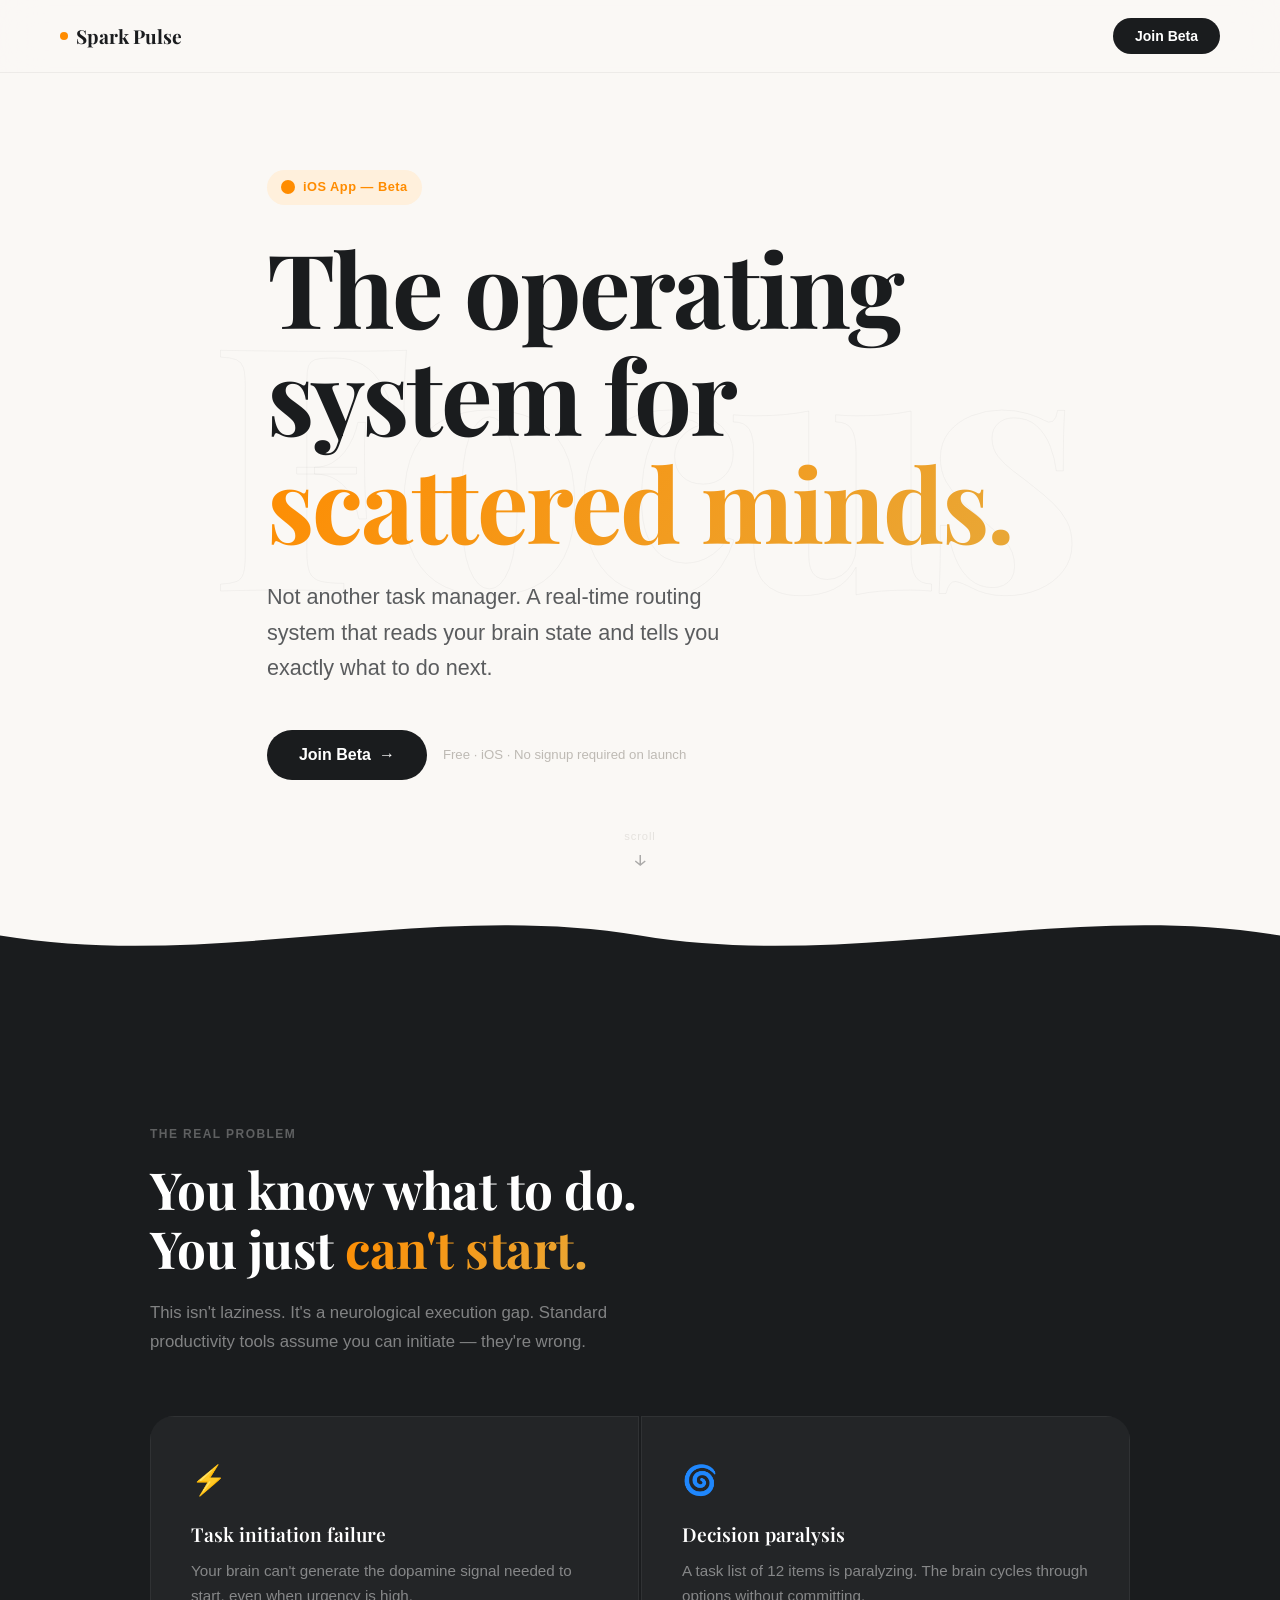
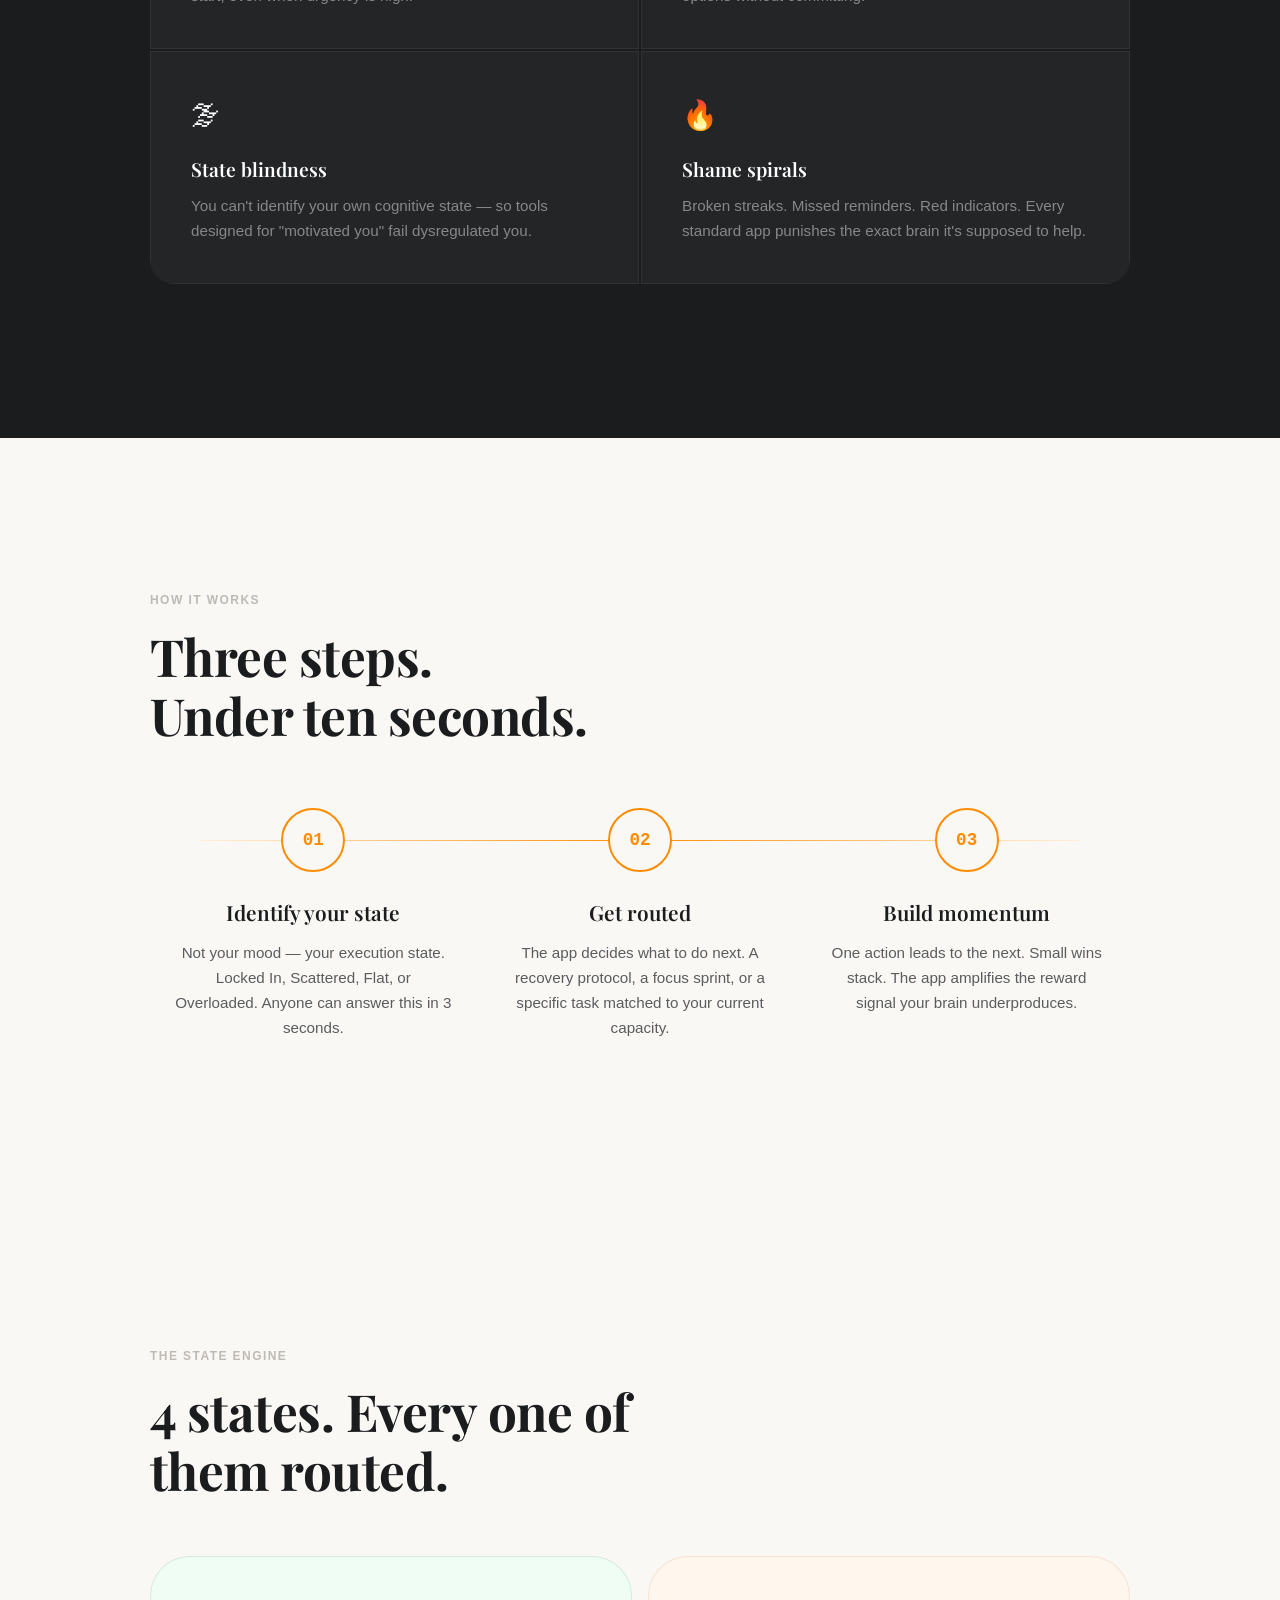
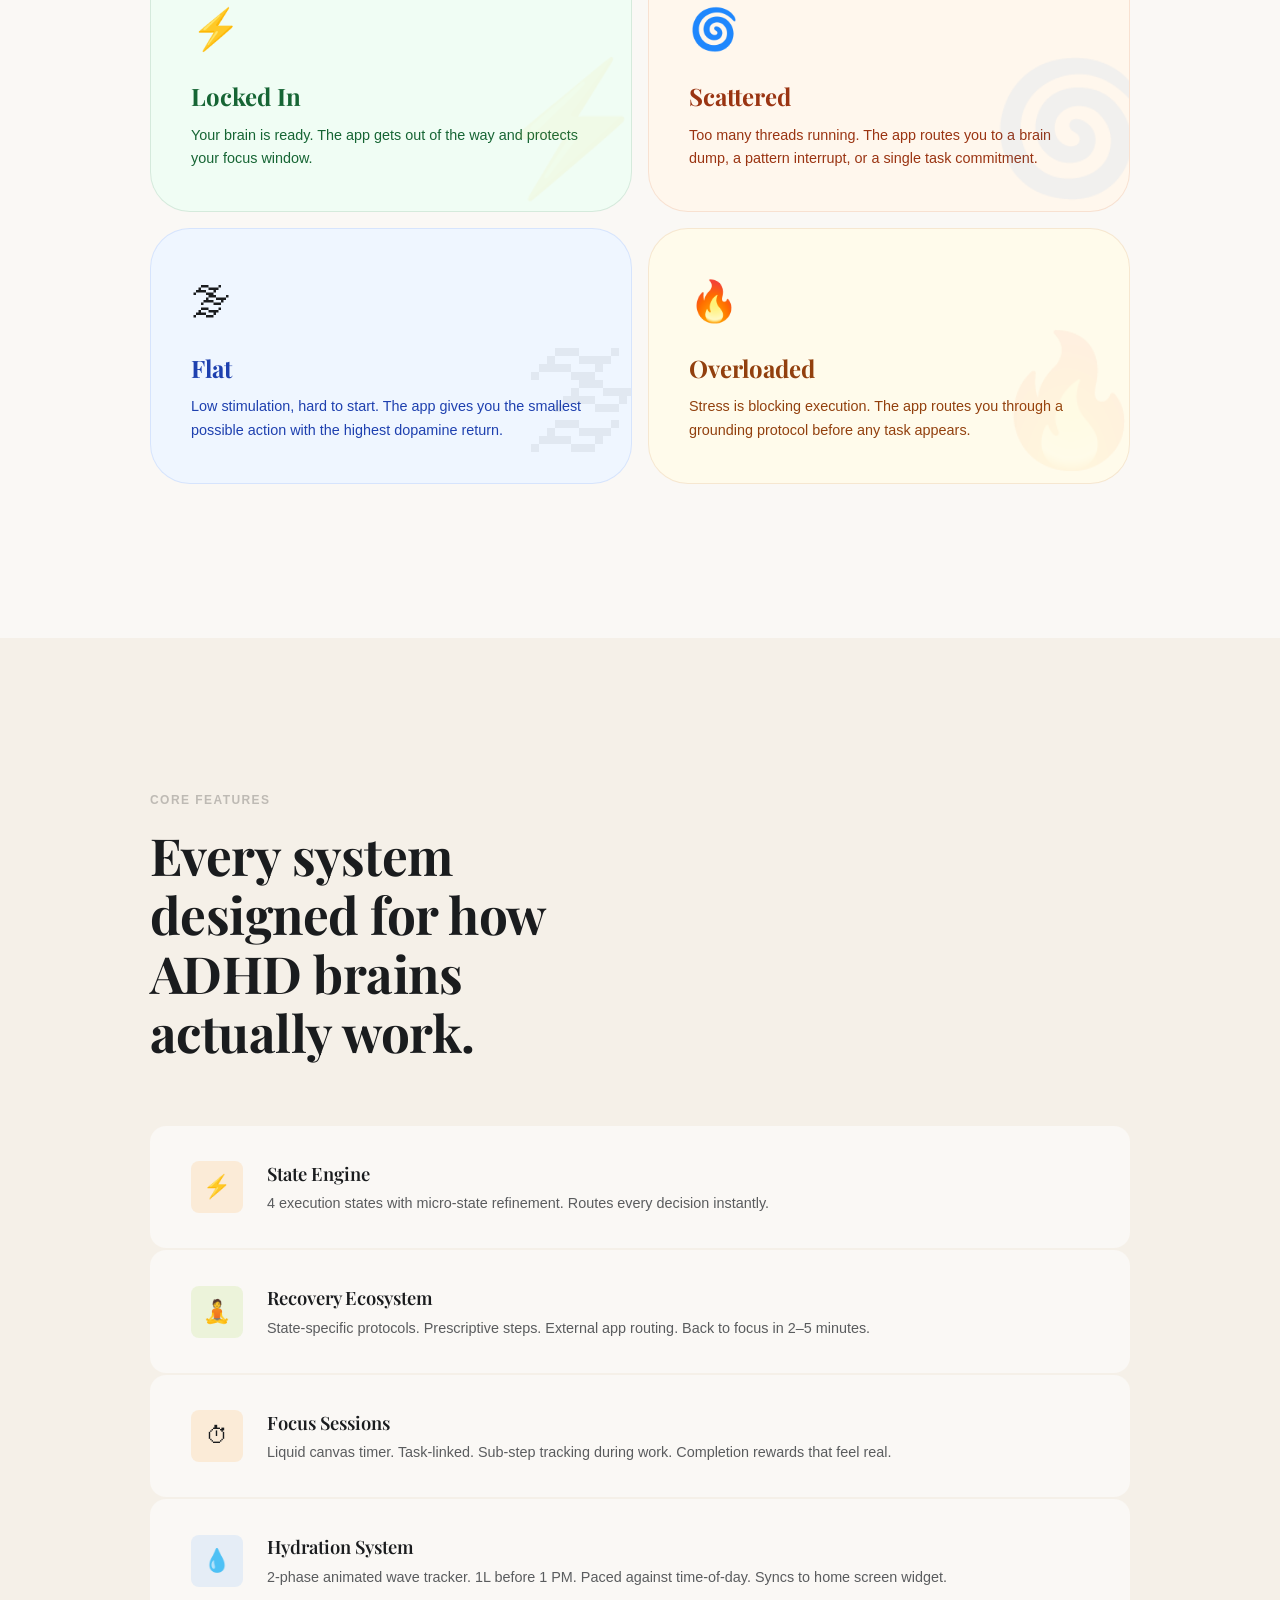
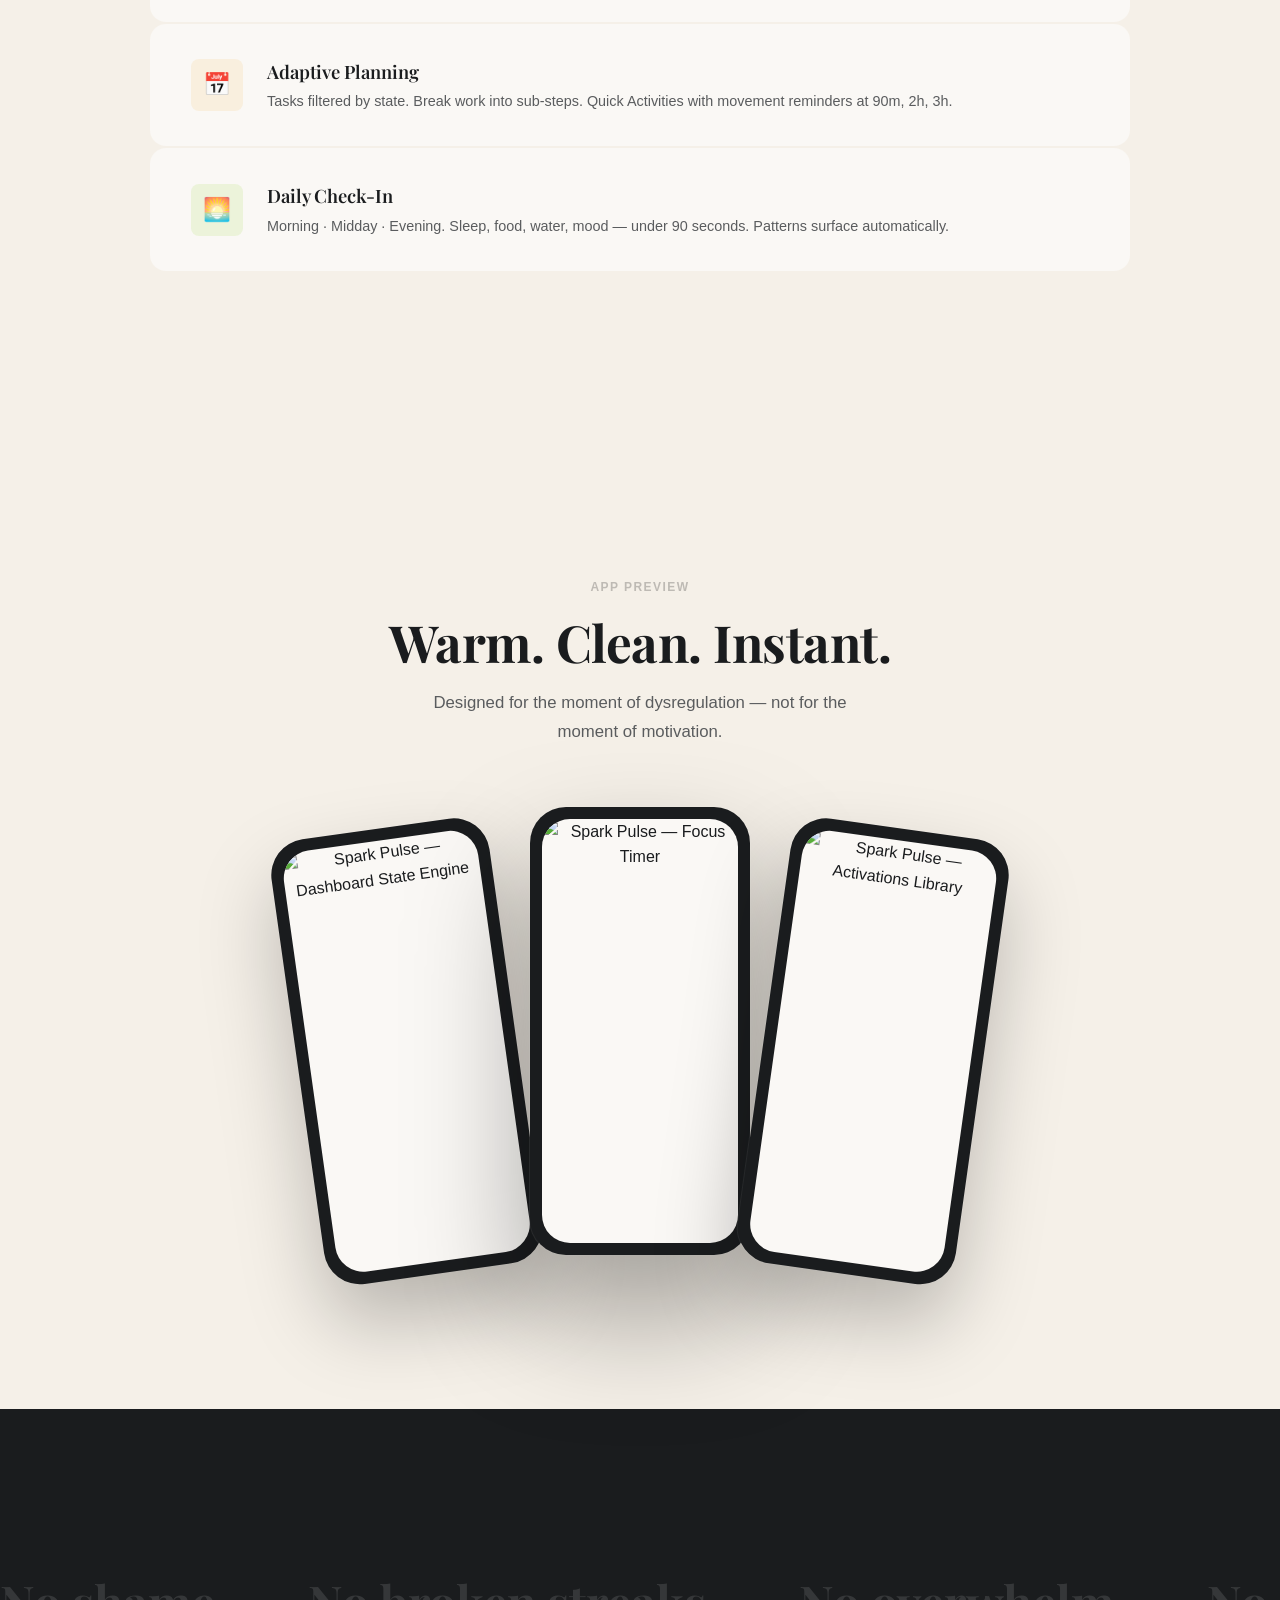
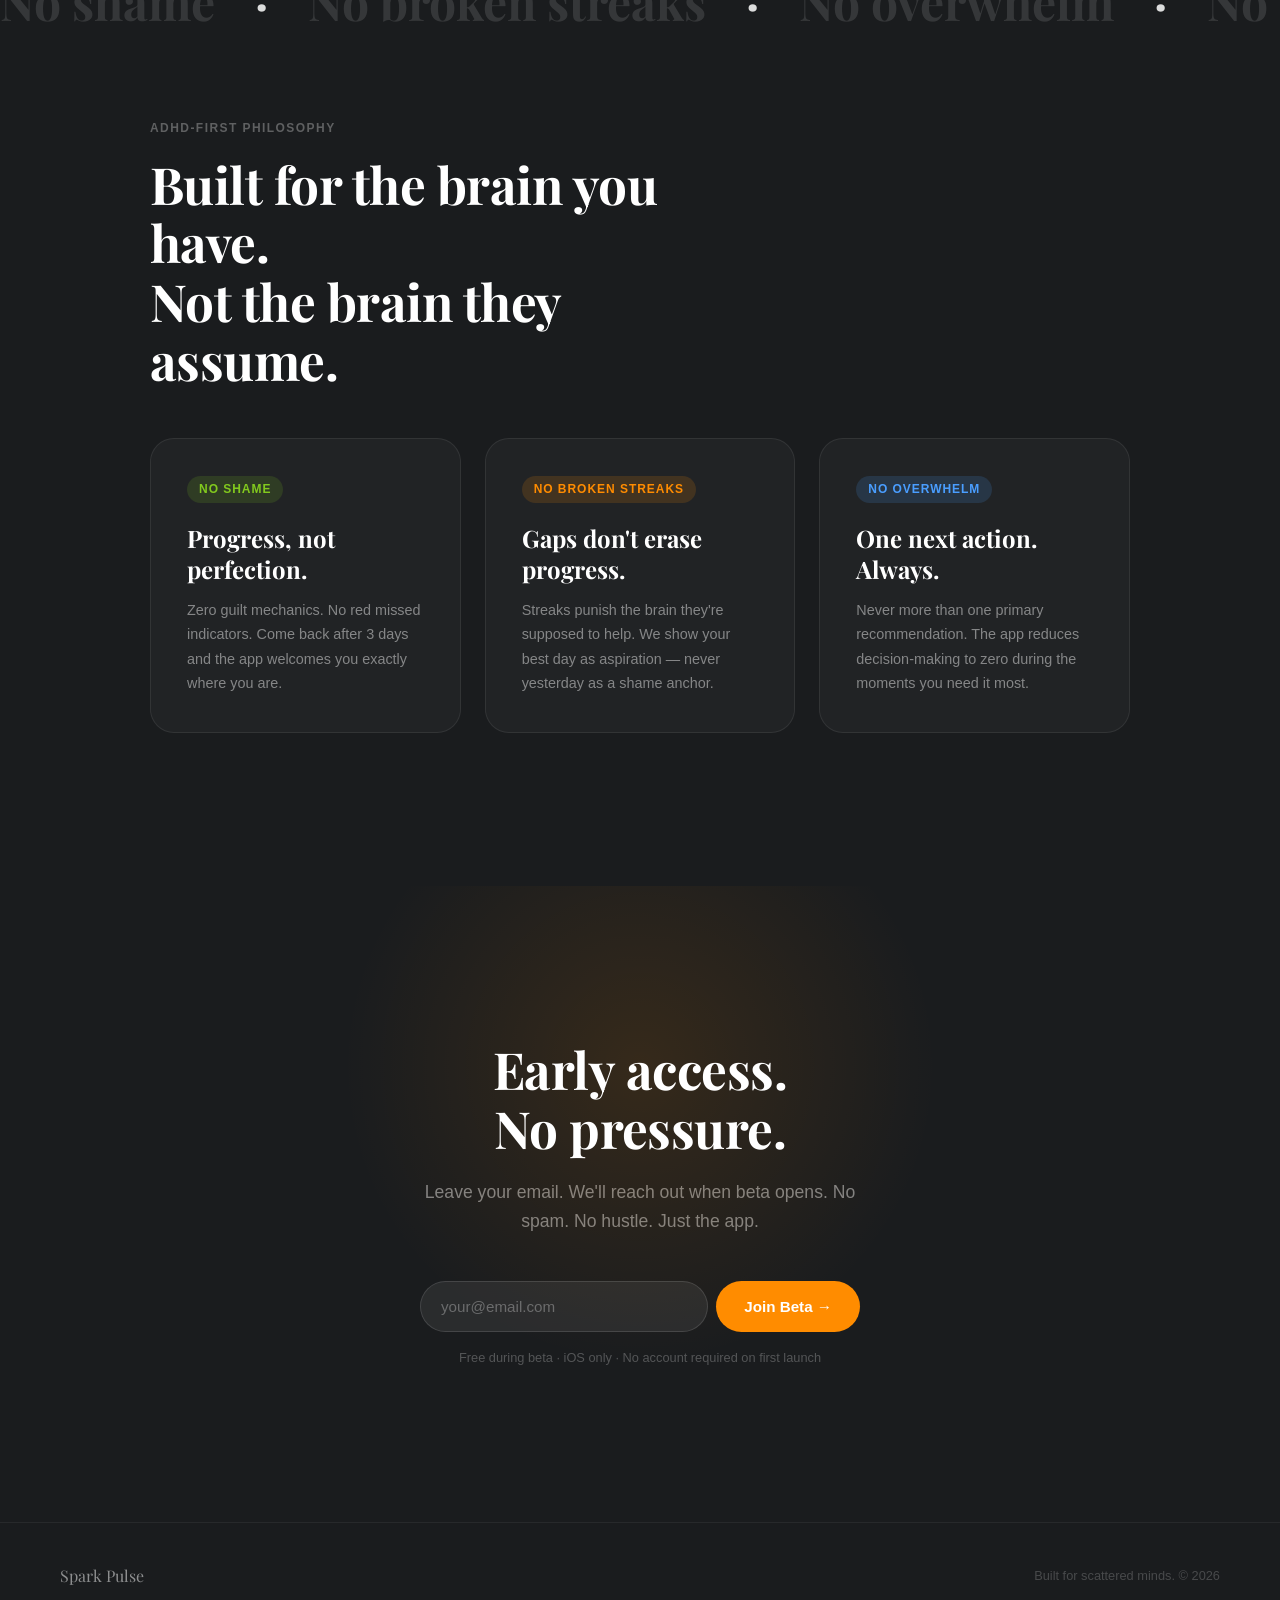
==== index.html @ ad706c70 "Initial Spark Pulse website" ====
<!DOCTYPE html>
<html lang="en">
<head>
  <meta charset="UTF-8">
  <meta name="viewport" content="width=device-width, initial-scale=1.0">
  <meta name="description" content="Spark Pulse — the operating system for scattered minds. State-based execution for ADHD brains. No shame. No broken streaks. No overwhelm.">
  <meta property="og:title" content="Spark Pulse — For Scattered Minds">
  <meta property="og:description" content="Identify your state. Get routed. Build momentum. The ADHD-first execution system.">
  <meta property="og:type" content="website">
  <meta name="theme-color" content="#FAF8F5">
  <title>Spark Pulse — For Scattered Minds</title>

  <!-- Fonts -->
  <link rel="preconnect" href="https://fonts.googleapis.com">
  <link rel="preconnect" href="https://fonts.gstatic.com" crossorigin>
  <link href="https://fonts.googleapis.com/css2?family=Playfair+Display:ital,wght@0,600;0,700;0,800;1,600&display=swap" rel="stylesheet">

  <link rel="stylesheet" href="style.css">
</head>
<body>

<!-- ── NAV ──────────────────────────────────────────────────── -->
<nav>
  <div class="nav-logo">
    <span class="dot"></span>
    Spark Pulse
  </div>
  <button class="nav-cta" data-action="nav-cta">Join Beta</button>
</nav>

<!-- ── HERO ─────────────────────────────────────────────────── -->
<section id="hero">
  <div class="hero-bg-text" aria-hidden="true">Focus</div>
  <div class="container hero-content">

    <div class="hero-tag">
      <svg viewBox="0 0 14 14" fill="currentColor"><circle cx="7" cy="7" r="7"/></svg>
      iOS App — Beta
    </div>

    <h1 class="t-display hero-headline">
      The operating<br>
      system for<br>
      <em>scattered minds.</em>
    </h1>

    <p class="hero-sub">
      Not another task manager.
      A real-time routing system that reads your brain state
      and tells you exactly what to do next.
    </p>

    <div class="hero-actions">
      <button class="btn-primary" data-action="hero-cta">
        <span>Join Beta</span>
        <span>→</span>
      </button>
      <span class="hero-note">Free · iOS · No signup required on launch</span>
    </div>
  </div>

  <div class="hero-scroll" aria-hidden="true">
    <span>scroll</span>
    <svg width="16" height="16" viewBox="0 0 16 16" fill="none" stroke="currentColor" stroke-width="1.5">
      <path d="M8 3v10M3 9l5 4 5-4"/>
    </svg>
  </div>
</section>

<!-- ── WAVE ─────────────────────────────────────────────────── -->
<div class="wave-divider">
  <svg viewBox="0 0 1440 80" preserveAspectRatio="none" xmlns="http://www.w3.org/2000/svg">
    <path d="M0,40 C240,80 480,0 720,40 C960,80 1200,0 1440,40 L1440,80 L0,80 Z" fill="#1A1C1E"/>
  </svg>
</div>

<!-- ── PROBLEM ───────────────────────────────────────────────── -->
<section id="problem">
  <div class="container">
    <p class="t-label reveal">The real problem</p>
    <h2 class="t-headline reveal delay-1" style="margin-top:16px; max-width: 600px;">
      You know what to do.<br>
      You just <em>can't start.</em>
    </h2>
    <p class="t-body reveal delay-2" style="max-width:520px; margin-top:20px; color:rgba(255,255,255,0.45);">
      This isn't laziness. It's a neurological execution gap.
      Standard productivity tools assume you can initiate — they're wrong.
    </p>

    <div class="problem-grid reveal delay-3">
      <div class="problem-card">
        <span class="icon">⚡</span>
        <h3>Task initiation failure</h3>
        <p>Your brain can't generate the dopamine signal needed to start, even when urgency is high.</p>
      </div>
      <div class="problem-card">
        <span class="icon">🌀</span>
        <h3>Decision paralysis</h3>
        <p>A task list of 12 items is paralyzing. The brain cycles through options without committing.</p>
      </div>
      <div class="problem-card">
        <span class="icon">🌫</span>
        <h3>State blindness</h3>
        <p>You can't identify your own cognitive state — so tools designed for "motivated you" fail dysregulated you.</p>
      </div>
      <div class="problem-card">
        <span class="icon">🔥</span>
        <h3>Shame spirals</h3>
        <p>Broken streaks. Missed reminders. Red indicators. Every standard app punishes the exact brain it's supposed to help.</p>
      </div>
    </div>
  </div>
</section>

<!-- ── HOW IT WORKS ──────────────────────────────────────────── -->
<section id="how">
  <div class="container">
    <p class="t-label reveal">How it works</p>
    <h2 class="t-headline reveal delay-1" style="margin-top:16px;">
      Three steps.<br>Under ten seconds.
    </h2>

    <div class="steps-row">
      <div class="step reveal delay-1">
        <div class="step-num">01</div>
        <h3>Identify your state</h3>
        <p>Not your mood — your execution state. Locked In, Scattered, Flat, or Overloaded. Anyone can answer this in 3 seconds.</p>
      </div>
      <div class="step reveal delay-2">
        <div class="step-num">02</div>
        <h3>Get routed</h3>
        <p>The app decides what to do next. A recovery protocol, a focus sprint, or a specific task matched to your current capacity.</p>
      </div>
      <div class="step reveal delay-3">
        <div class="step-num">03</div>
        <h3>Build momentum</h3>
        <p>One action leads to the next. Small wins stack. The app amplifies the reward signal your brain underproduces.</p>
      </div>
    </div>
  </div>
</section>

<!-- ── STATES ────────────────────────────────────────────────── -->
<section id="states">
  <div class="container">
    <p class="t-label reveal">The State Engine</p>
    <h2 class="t-headline reveal delay-1" style="margin-top:16px; max-width:560px;">
      4 states. Every one of them routed.
    </h2>

    <div class="states-grid">
      <div class="state-card locked reveal delay-1" data-state="locked_in">
        <div class="state-emoji">⚡</div>
        <h3>Locked In</h3>
        <p>Your brain is ready. The app gets out of the way and protects your focus window.</p>
        <div class="state-bg" aria-hidden="true">⚡</div>
      </div>
      <div class="state-card scatter reveal delay-2" data-state="scattered">
        <div class="state-emoji">🌀</div>
        <h3>Scattered</h3>
        <p>Too many threads running. The app routes you to a brain dump, a pattern interrupt, or a single task commitment.</p>
        <div class="state-bg" aria-hidden="true">🌀</div>
      </div>
      <div class="state-card flat reveal delay-3" data-state="flat">
        <div class="state-emoji">🌫</div>
        <h3>Flat</h3>
        <p>Low stimulation, hard to start. The app gives you the smallest possible action with the highest dopamine return.</p>
        <div class="state-bg" aria-hidden="true">🌫</div>
      </div>
      <div class="state-card over reveal delay-4" data-state="overloaded">
        <div class="state-emoji">🔥</div>
        <h3>Overloaded</h3>
        <p>Stress is blocking execution. The app routes you through a grounding protocol before any task appears.</p>
        <div class="state-bg" aria-hidden="true">🔥</div>
      </div>
    </div>
  </div>
</section>

<!-- ── FEATURES ──────────────────────────────────────────────── -->
<section id="features">
  <div class="container">
    <div class="features-header">
      <p class="t-label reveal">Core features</p>
      <h2 class="t-headline reveal delay-1" style="margin-top:16px; max-width:500px;">
        Every system designed for how ADHD brains actually work.
      </h2>
    </div>

    <div class="feature-list">
      <div class="feature-item orange reveal" data-feature="state_engine">
        <div class="feature-left">
          <div class="feature-icon">⚡</div>
          <div class="feature-text">
            <h3>State Engine</h3>
            <p>4 execution states with micro-state refinement. Routes every decision instantly.</p>
          </div>
        </div>
        <div class="feature-arrow">→</div>
      </div>

      <div class="feature-item green reveal delay-1" data-feature="recovery">
        <div class="feature-left">
          <div class="feature-icon">🧘</div>
          <div class="feature-text">
            <h3>Recovery Ecosystem</h3>
            <p>State-specific protocols. Prescriptive steps. External app routing. Back to focus in 2–5 minutes.</p>
          </div>
        </div>
        <div class="feature-arrow">→</div>
      </div>

      <div class="feature-item orange reveal delay-2" data-feature="focus">
        <div class="feature-left">
          <div class="feature-icon">⏱</div>
          <div class="feature-text">
            <h3>Focus Sessions</h3>
            <p>Liquid canvas timer. Task-linked. Sub-step tracking during work. Completion rewards that feel real.</p>
          </div>
        </div>
        <div class="feature-arrow">→</div>
      </div>

      <div class="feature-item blue reveal delay-3" data-feature="hydration">
        <div class="feature-left">
          <div class="feature-icon">💧</div>
          <div class="feature-text">
            <h3>Hydration System</h3>
            <p>2-phase animated wave tracker. 1L before 1 PM. Paced against time-of-day. Syncs to home screen widget.</p>
          </div>
        </div>
        <div class="feature-arrow">→</div>
      </div>

      <div class="feature-item amber reveal delay-4" data-feature="planning">
        <div class="feature-left">
          <div class="feature-icon">📅</div>
          <div class="feature-text">
            <h3>Adaptive Planning</h3>
            <p>Tasks filtered by state. Break work into sub-steps. Quick Activities with movement reminders at 90m, 2h, 3h.</p>
          </div>
        </div>
        <div class="feature-arrow">→</div>
      </div>

      <div class="feature-item green reveal" data-feature="checkin">
        <div class="feature-left">
          <div class="feature-icon">🌅</div>
          <div class="feature-text">
            <h3>Daily Check-In</h3>
            <p>Morning · Midday · Evening. Sleep, food, water, mood — under 90 seconds. Patterns surface automatically.</p>
          </div>
        </div>
        <div class="feature-arrow">→</div>
      </div>
    </div>
  </div>
</section>

<!-- ── APP PREVIEW ───────────────────────────────────────────── -->
<section id="preview">
  <div class="container">
    <p class="t-label reveal">App preview</p>
    <h2 class="t-headline reveal delay-1" style="margin-top:16px;">
      Warm. Clean. Instant.
    </h2>
    <p class="t-body reveal delay-2" style="max-width:440px; margin:16px auto 0;">
      Designed for the moment of dysregulation — not for the moment of motivation.
    </p>

    <div class="preview-phones reveal delay-2">
      <div class="phone-mock left">
        <div class="phone-screen">
          <img src="screenshots/dashboard.png" alt="Spark Pulse — Dashboard State Engine" loading="lazy">
        </div>
      </div>
      <div class="phone-mock center">
        <div class="phone-screen">
          <img src="screenshots/focus-timer.png" alt="Spark Pulse — Focus Timer" loading="lazy">
        </div>
      </div>
      <div class="phone-mock right">
        <div class="phone-screen">
          <img src="screenshots/activations.png" alt="Spark Pulse — Activations Library" loading="lazy">
        </div>
      </div>
    </div>
  </div>
</section>

<!-- ── PHILOSOPHY ────────────────────────────────────────────── -->
<section id="philosophy">
  <div class="philosophy-marquee" aria-hidden="true">
    <div class="marquee-track">
      <span class="marquee-item">No shame</span>
      <span class="marquee-item highlight">·</span>
      <span class="marquee-item">No broken streaks</span>
      <span class="marquee-item highlight">·</span>
      <span class="marquee-item">No overwhelm</span>
      <span class="marquee-item highlight">·</span>
      <span class="marquee-item">No shame</span>
      <span class="marquee-item highlight">·</span>
      <span class="marquee-item">No broken streaks</span>
      <span class="marquee-item highlight">·</span>
      <span class="marquee-item">No overwhelm</span>
      <span class="marquee-item highlight">·</span>
      <span class="marquee-item">No shame</span>
      <span class="marquee-item highlight">·</span>
      <span class="marquee-item">No broken streaks</span>
      <span class="marquee-item highlight">·</span>
      <span class="marquee-item">No overwhelm</span>
      <span class="marquee-item highlight">·</span>
    </div>
  </div>

  <div class="container">
    <p class="t-label reveal" style="color:rgba(255,255,255,0.3);">ADHD-first philosophy</p>
    <h2 class="t-headline reveal delay-1" style="color:#fff; margin-top:16px; margin-bottom:48px; max-width:560px;">
      Built for the brain you have.<br>Not the brain they assume.
    </h2>

    <div class="philosophy-grid">
      <div class="philosophy-card no-shame reveal delay-1">
        <span class="tag">NO SHAME</span>
        <h3>Progress, not perfection.</h3>
        <p>Zero guilt mechanics. No red missed indicators. Come back after 3 days and the app welcomes you exactly where you are.</p>
      </div>
      <div class="philosophy-card no-streak reveal delay-2">
        <span class="tag">NO BROKEN STREAKS</span>
        <h3>Gaps don't erase progress.</h3>
        <p>Streaks punish the brain they're supposed to help. We show your best day as aspiration — never yesterday as a shame anchor.</p>
      </div>
      <div class="philosophy-card no-over reveal delay-3">
        <span class="tag">NO OVERWHELM</span>
        <h3>One next action. Always.</h3>
        <p>Never more than one primary recommendation. The app reduces decision-making to zero during the moments you need it most.</p>
      </div>
    </div>
  </div>
</section>

<!-- ── BETA CTA ───────────────────────────────────────────────── -->
<section id="beta">
  <div class="beta-glow" aria-hidden="true"></div>
  <div class="container">
    <h2 class="t-headline beta-headline reveal">
      Early access.<br>No pressure.
    </h2>
    <p class="beta-sub reveal delay-1">
      Leave your email. We'll reach out when beta opens.
      No spam. No hustle. Just the app.
    </p>

    <form class="email-form reveal delay-2" id="beta-form">
      <input
        type="email"
        class="email-input"
        placeholder="your@email.com"
        required
        autocomplete="email"
      >
      <button type="submit" class="email-submit">Join Beta →</button>
    </form>
    <p class="email-note reveal delay-3">
      Free during beta · iOS only · No account required on first launch
    </p>
  </div>
</section>

<!-- ── FOOTER ────────────────────────────────────────────────── -->
<footer>
  <div class="logo">Spark Pulse</div>
  <p>Built for scattered minds. © 2026</p>
</footer>

<script src="script.js"></script>
</body>
</html>
---- style.css ----
/* ============================================================
   SPARK PULSE — Landing Page Design System
   Tone: warm · calm · liquid · momentum · cognitive safety
   ============================================================ */

/* ── Tokens ─────────────────────────────────────────────────── */
:root {
  --bg:          #FAF8F5;
  --bg-warm:     #F5F0E8;
  --ink:         #1A1C1E;
  --ink-muted:   #5A5C5E;
  --ink-ghost:   #BEBAB4;
  --orange:      #FF8C00;
  --orange-soft: #FFF0DC;
  --green:       #82C91E;
  --green-soft:  #F0FAD8;
  --blue:        #4A9EFF;
  --blue-soft:   #EBF4FF;
  --amber:       #E8A838;

  --font-serif:  'Playfair Display', Georgia, 'Times New Roman', serif;
  --font-sans:   -apple-system, BlinkMacSystemFont, 'Segoe UI', sans-serif;
  --font-mono:   'SF Mono', 'Fira Code', monospace;

  --radius-sm:   8px;
  --radius-md:   16px;
  --radius-lg:   24px;
  --radius-xl:   40px;

  --ease-out:    cubic-bezier(0.16, 1, 0.3, 1);
  --ease-spring: cubic-bezier(0.34, 1.56, 0.64, 1);
}

/* ── Reset ───────────────────────────────────────────────────── */
*, *::before, *::after { box-sizing: border-box; margin: 0; padding: 0; }
html { scroll-behavior: smooth; }
body {
  background: var(--bg);
  color: var(--ink);
  font-family: var(--font-sans);
  font-size: 16px;
  line-height: 1.6;
  overflow-x: hidden;
  -webkit-font-smoothing: antialiased;
}
img, video { max-width: 100%; display: block; }
a { color: inherit; text-decoration: none; }

/* ── Typography scale ────────────────────────────────────────── */
.t-display {
  font-family: var(--font-serif);
  font-size: clamp(3.5rem, 8vw, 7rem);
  font-weight: 700;
  line-height: 1.05;
  letter-spacing: -0.02em;
}
.t-headline {
  font-family: var(--font-serif);
  font-size: clamp(2rem, 4vw, 3.5rem);
  font-weight: 700;
  line-height: 1.15;
  letter-spacing: -0.01em;
}
.t-title {
  font-family: var(--font-serif);
  font-size: clamp(1.4rem, 2.5vw, 2rem);
  font-weight: 600;
  line-height: 1.3;
}
.t-body   { font-size: 1.05rem; line-height: 1.75; color: var(--ink-muted); }
.t-small  { font-size: 0.875rem; line-height: 1.6; color: var(--ink-muted); }
.t-label  { font-size: 0.75rem; font-weight: 700; letter-spacing: 0.12em; text-transform: uppercase; color: var(--ink-ghost); }
.t-mono   { font-family: var(--font-mono); }

/* ── Layout ──────────────────────────────────────────────────── */
.container { max-width: 1100px; margin: 0 auto; padding: 0 clamp(20px, 5vw, 60px); }
.section   { padding: clamp(80px, 12vw, 160px) 0; }

/* ── Nav ─────────────────────────────────────────────────────── */
nav {
  position: fixed; top: 0; left: 0; right: 0; z-index: 100;
  padding: 18px clamp(20px, 5vw, 60px);
  display: flex; align-items: center; justify-content: space-between;
  background: rgba(250, 248, 245, 0.88);
  backdrop-filter: blur(20px) saturate(1.4);
  border-bottom: 1px solid rgba(0,0,0,0.05);
  transition: box-shadow 0.3s;
}
nav.scrolled { box-shadow: 0 2px 24px rgba(0,0,0,0.06); }
.nav-logo {
  font-family: var(--font-serif);
  font-size: 1.2rem; font-weight: 700;
  display: flex; align-items: center; gap: 8px;
}
.nav-logo .dot {
  width: 8px; height: 8px; border-radius: 50%;
  background: var(--orange);
  animation: pulse-dot 2.5s ease-in-out infinite;
}
@keyframes pulse-dot {
  0%, 100% { opacity: 1; transform: scale(1); }
  50% { opacity: 0.5; transform: scale(0.7); }
}
.nav-cta {
  background: var(--ink);
  color: #fff;
  padding: 10px 22px;
  border-radius: 100px;
  font-size: 0.875rem; font-weight: 600;
  transition: all 0.2s var(--ease-out);
  cursor: pointer; border: none;
}
.nav-cta:hover { background: var(--orange); transform: translateY(-1px); }

/* ── Hero ────────────────────────────────────────────────────── */
#hero {
  min-height: 100svh;
  display: flex; flex-direction: column; justify-content: flex-end;
  padding-bottom: clamp(60px, 10vw, 120px);
  padding-top: 120px;
  position: relative;
  overflow: hidden;
}

.hero-bg-text {
  position: absolute; top: 50%; left: 50%;
  transform: translate(-50%, -50%);
  font-family: var(--font-serif);
  font-size: clamp(140px, 28vw, 340px);
  font-weight: 800;
  color: transparent;
  -webkit-text-stroke: 1px rgba(26,28,30,0.04);
  white-space: nowrap;
  pointer-events: none;
  user-select: none;
  letter-spacing: -0.04em;
}

.hero-content { position: relative; z-index: 2; }
.hero-tag {
  display: inline-flex; align-items: center; gap: 8px;
  background: var(--orange-soft);
  color: var(--orange);
  padding: 7px 14px; border-radius: 100px;
  font-size: 0.8rem; font-weight: 600; letter-spacing: 0.04em;
  margin-bottom: 28px;
}
.hero-tag svg { width: 14px; height: 14px; }

.hero-headline { margin-bottom: 24px; }
.hero-headline em {
  font-style: normal;
  background: linear-gradient(135deg, var(--orange), var(--amber));
  -webkit-background-clip: text;
  -webkit-text-fill-color: transparent;
  background-clip: text;
}

.hero-sub {
  font-size: clamp(1.1rem, 2vw, 1.35rem);
  color: var(--ink-muted);
  max-width: 500px;
  line-height: 1.65;
  margin-bottom: 44px;
}

.hero-actions { display: flex; align-items: center; gap: 16px; flex-wrap: wrap; }

.btn-primary {
  display: inline-flex; align-items: center; gap: 8px;
  background: var(--ink);
  color: #fff;
  padding: 16px 32px;
  border-radius: 100px;
  font-size: 1rem; font-weight: 600;
  border: none; cursor: pointer;
  transition: all 0.25s var(--ease-out);
  position: relative; overflow: hidden;
}
.btn-primary::after {
  content: '';
  position: absolute; inset: 0;
  background: linear-gradient(135deg, var(--orange), var(--amber));
  opacity: 0;
  transition: opacity 0.25s;
}
.btn-primary:hover::after { opacity: 1; }
.btn-primary:hover { transform: translateY(-2px); box-shadow: 0 12px 32px rgba(255,140,0,0.28); }
.btn-primary span { position: relative; z-index: 1; }

.hero-note { font-size: 0.825rem; color: var(--ink-ghost); }

.hero-scroll {
  position: absolute; bottom: 32px; left: 50%;
  transform: translateX(-50%);
  display: flex; flex-direction: column; align-items: center; gap: 6px;
  opacity: 0.35;
  animation: scroll-bounce 2s ease-in-out infinite;
}
.hero-scroll span { font-size: 0.7rem; letter-spacing: 0.08em; color: var(--ink-ghost); }
@keyframes scroll-bounce {
  0%, 100% { transform: translateX(-50%) translateY(0); }
  50% { transform: translateX(-50%) translateY(6px); }
}

/* ── Wave divider ────────────────────────────────────────────── */
.wave-divider { line-height: 0; }
.wave-divider svg { width: 100%; }

/* ── Problem section ─────────────────────────────────────────── */
#problem {
  background: var(--ink);
  color: #fff;
  padding: clamp(80px, 12vw, 160px) 0;
}
#problem .t-label { color: rgba(255,255,255,0.3); }
#problem .t-headline { color: #fff; }
#problem em {
  font-style: normal;
  background: linear-gradient(135deg, var(--orange), var(--amber));
  -webkit-background-clip: text;
  -webkit-text-fill-color: transparent;
  background-clip: text;
}

.problem-grid {
  display: grid;
  grid-template-columns: 1fr 1fr;
  gap: 2px;
  margin-top: 60px;
  border-radius: var(--radius-lg);
  overflow: hidden;
}
.problem-card {
  background: rgba(255,255,255,0.04);
  padding: 40px;
  border: 1px solid rgba(255,255,255,0.06);
  transition: background 0.3s;
}
.problem-card:hover { background: rgba(255,255,255,0.07); }
.problem-card .icon {
  font-size: 1.8rem; margin-bottom: 16px; display: block;
}
.problem-card h3 {
  font-family: var(--font-serif);
  font-size: 1.2rem; font-weight: 600;
  color: #fff; margin-bottom: 8px;
}
.problem-card p { font-size: 0.95rem; color: rgba(255,255,255,0.45); line-height: 1.65; }

/* ── How it works ────────────────────────────────────────────── */
#how {
  background: var(--bg);
  padding: clamp(80px, 12vw, 160px) 0;
}
.steps-row {
  display: flex; gap: 0;
  margin-top: 64px;
  position: relative;
}
.steps-row::before {
  content: '';
  position: absolute; top: 32px; left: 48px; right: 48px; height: 1px;
  background: linear-gradient(90deg, var(--orange-soft), var(--orange), var(--orange-soft));
  z-index: 0;
}
.step {
  flex: 1; text-align: center; padding: 0 24px;
  position: relative; z-index: 1;
}
.step-num {
  width: 64px; height: 64px; border-radius: 50%;
  background: var(--bg);
  border: 2px solid var(--orange);
  display: flex; align-items: center; justify-content: center;
  margin: 0 auto 24px;
  font-family: var(--font-mono);
  font-size: 1.1rem; font-weight: 700;
  color: var(--orange);
  transition: all 0.3s var(--ease-spring);
}
.step:hover .step-num {
  background: var(--orange);
  color: #fff;
  transform: scale(1.1);
}
.step h3 {
  font-family: var(--font-serif);
  font-size: 1.3rem; font-weight: 600;
  margin-bottom: 10px;
}
.step p { font-size: 0.95rem; color: var(--ink-muted); line-height: 1.65; }

/* ── Features ────────────────────────────────────────────────── */
#features {
  background: var(--bg-warm);
  padding: clamp(80px, 12vw, 160px) 0;
}
.features-header { margin-bottom: 64px; }
.feature-list { display: flex; flex-direction: column; gap: 2px; }
.feature-item {
  display: grid; grid-template-columns: 1fr auto;
  align-items: center;
  gap: 24px;
  padding: 32px 40px;
  background: var(--bg);
  border-radius: var(--radius-md);
  transition: all 0.3s var(--ease-out);
  cursor: default;
  border: 1px solid transparent;
}
.feature-item:hover {
  transform: translateX(8px);
  border-color: currentColor;
}
.feature-item.orange { --accent: var(--orange); }
.feature-item.green  { --accent: var(--green); }
.feature-item.blue   { --accent: var(--blue); }
.feature-item.amber  { --accent: var(--amber); }
.feature-item:hover  { border-color: var(--accent, var(--orange)); }

.feature-left { display: flex; align-items: center; gap: 24px; }
.feature-icon {
  width: 52px; height: 52px; border-radius: var(--radius-sm);
  display: flex; align-items: center; justify-content: center;
  font-size: 1.4rem; flex-shrink: 0;
  background: color-mix(in srgb, var(--accent, var(--orange)) 12%, transparent);
  transition: all 0.3s;
}
.feature-item:hover .feature-icon { transform: scale(1.1) rotate(-4deg); }
.feature-text h3 {
  font-family: var(--font-serif);
  font-size: 1.15rem; font-weight: 600;
  margin-bottom: 4px;
}
.feature-text p { font-size: 0.9rem; color: var(--ink-muted); }
.feature-arrow {
  width: 32px; height: 32px; border-radius: 50%;
  background: var(--accent, var(--orange));
  color: #fff;
  display: flex; align-items: center; justify-content: center;
  font-size: 0.85rem;
  opacity: 0;
  transform: translateX(-8px);
  transition: all 0.3s var(--ease-out);
}
.feature-item:hover .feature-arrow { opacity: 1; transform: translateX(0); }

/* ── Philosophy ──────────────────────────────────────────────── */
#philosophy {
  background: var(--ink);
  color: #fff;
  padding: clamp(80px, 12vw, 160px) 0;
  overflow: hidden;
}
.philosophy-marquee {
  display: flex; gap: 0;
  overflow: hidden;
  margin-bottom: 80px;
}
.marquee-track {
  display: flex; gap: 40px;
  white-space: nowrap;
  animation: marquee 20s linear infinite;
  flex-shrink: 0;
}
@keyframes marquee {
  from { transform: translateX(0); }
  to { transform: translateX(-50%); }
}
.marquee-item {
  font-family: var(--font-serif);
  font-size: clamp(1.8rem, 4vw, 3rem);
  font-weight: 700;
  color: rgba(255,255,255,0.12);
  flex-shrink: 0;
}
.marquee-item.highlight { color: rgba(255,255,255,0.85); }

.philosophy-grid {
  display: grid;
  grid-template-columns: repeat(3, 1fr);
  gap: 24px;
}
.philosophy-card {
  padding: 36px;
  border: 1px solid rgba(255,255,255,0.08);
  border-radius: var(--radius-lg);
  background: rgba(255,255,255,0.03);
  transition: all 0.3s;
}
.philosophy-card:hover {
  background: rgba(255,255,255,0.06);
  transform: translateY(-4px);
}
.philosophy-card .tag {
  display: inline-block;
  padding: 4px 12px; border-radius: 100px;
  font-size: 0.75rem; font-weight: 700; letter-spacing: 0.08em;
  margin-bottom: 20px;
}
.philosophy-card.no-shame  .tag { background: rgba(130,201,30,0.15); color: var(--green); }
.philosophy-card.no-streak .tag { background: rgba(255,140,0,0.15); color: var(--orange); }
.philosophy-card.no-over   .tag { background: rgba(74,158,255,0.15); color: var(--blue); }
.philosophy-card h3 {
  font-family: var(--font-serif);
  font-size: 1.5rem; font-weight: 700;
  color: #fff; line-height: 1.3;
  margin-bottom: 12px;
}
.philosophy-card p { font-size: 0.9rem; color: rgba(255,255,255,0.45); line-height: 1.7; }

/* ── States preview ──────────────────────────────────────────── */
#states {
  background: var(--bg);
  padding: clamp(80px, 12vw, 160px) 0;
}
.states-grid {
  display: grid; grid-template-columns: repeat(2, 1fr); gap: 16px;
  margin-top: 56px;
}
.state-card {
  padding: 40px;
  border-radius: var(--radius-xl);
  position: relative; overflow: hidden;
  cursor: default;
  transition: transform 0.4s var(--ease-out);
}
.state-card:hover { transform: scale(1.02); }
.state-card.locked  { background: #F0FDF4; border: 1px solid rgba(22,101,52,0.12); }
.state-card.scatter { background: #FFF7ED; border: 1px solid rgba(194,65,12,0.12); }
.state-card.flat    { background: #EFF6FF; border: 1px solid rgba(37,99,235,0.12); }
.state-card.over    { background: #FFFBEB; border: 1px solid rgba(180,83,9,0.12); }
.state-emoji { font-size: 2.5rem; margin-bottom: 16px; }
.state-card h3 {
  font-family: var(--font-serif);
  font-size: 1.5rem; font-weight: 700;
  margin-bottom: 8px;
}
.state-card p { font-size: 0.9rem; line-height: 1.65; }
.state-card.locked  h3, .state-card.locked  p { color: #166534; }
.state-card.scatter h3, .state-card.scatter p { color: #9A3412; }
.state-card.flat    h3, .state-card.flat    p { color: #1E40AF; }
.state-card.over    h3, .state-card.over    p { color: #92400E; }
.state-bg {
  position: absolute; right: -20px; bottom: -20px;
  font-size: 8rem; opacity: 0.06;
  pointer-events: none; user-select: none;
}

/* ── App preview ─────────────────────────────────────────────── */
#preview {
  background: var(--bg-warm);
  padding: clamp(80px, 12vw, 160px) 0;
  text-align: center;
}
.preview-phones {
  display: flex; align-items: flex-end; justify-content: center;
  gap: 16px; margin-top: 60px;
  perspective: 1000px;
}
.phone-mock {
  width: 220px;
  background: var(--ink);
  border-radius: 36px;
  padding: 12px;
  box-shadow: 0 40px 80px rgba(0,0,0,0.25), 0 0 0 1px rgba(255,255,255,0.08);
  transition: transform 0.4s var(--ease-out);
}
.phone-mock.left  { transform: rotate(-8deg) translateY(20px); }
.phone-mock.right { transform: rotate(8deg) translateY(20px); }
.phone-mock.center {
  transform: translateY(0);
  box-shadow: 0 60px 120px rgba(0,0,0,0.35), 0 0 0 1px rgba(255,255,255,0.1);
}
.phone-mock:hover.left   { transform: rotate(-4deg) translateY(10px) scale(1.03); }
.phone-mock:hover.right  { transform: rotate(4deg) translateY(10px) scale(1.03); }
.phone-mock:hover.center { transform: translateY(-8px) scale(1.03); }
.phone-screen {
  border-radius: 28px;
  overflow: hidden;
  background: #FAF8F5;
  aspect-ratio: 9/19.5;
  display: flex; align-items: center; justify-content: center;
}
.phone-screen img {
  width: 100%; height: 100%;
  object-fit: cover;
  display: block;
}

/* ── Beta CTA ────────────────────────────────────────────────── */
#beta {
  background: var(--ink);
  padding: clamp(80px, 12vw, 160px) 0;
  text-align: center;
  overflow: hidden;
  position: relative;
}
.beta-glow {
  position: absolute; top: -120px; left: 50%;
  transform: translateX(-50%);
  width: 600px; height: 600px; border-radius: 50%;
  background: radial-gradient(circle, rgba(255,140,0,0.12) 0%, transparent 70%);
  pointer-events: none;
}
.beta-headline { color: #fff; position: relative; z-index: 1; }
.beta-sub {
  font-size: 1.1rem; color: rgba(255,255,255,0.45);
  max-width: 480px; margin: 20px auto 44px;
  line-height: 1.7;
}
.email-form {
  display: flex; gap: 8px; max-width: 440px; margin: 0 auto;
  position: relative; z-index: 1;
}
.email-input {
  flex: 1;
  background: rgba(255,255,255,0.07);
  border: 1px solid rgba(255,255,255,0.12);
  color: #fff;
  padding: 16px 20px;
  border-radius: 100px;
  font-size: 0.95rem;
  font-family: var(--font-sans);
  outline: none;
  transition: border-color 0.2s;
}
.email-input::placeholder { color: rgba(255,255,255,0.3); }
.email-input:focus { border-color: var(--orange); }
.email-submit {
  background: var(--orange);
  color: #fff;
  border: none; cursor: pointer;
  padding: 16px 28px;
  border-radius: 100px;
  font-size: 0.95rem; font-weight: 600;
  font-family: var(--font-sans);
  white-space: nowrap;
  transition: all 0.25s var(--ease-out);
}
.email-submit:hover { background: var(--amber); transform: scale(1.04); }
.email-note { font-size: 0.8rem; color: rgba(255,255,255,0.25); margin-top: 16px; position: relative; z-index:1; }

/* ── Footer ──────────────────────────────────────────────────── */
footer {
  background: var(--ink);
  border-top: 1px solid rgba(255,255,255,0.06);
  padding: 40px clamp(20px, 5vw, 60px);
  display: flex; align-items: center; justify-content: space-between;
  flex-wrap: wrap; gap: 16px;
}
footer .logo { font-family: var(--font-serif); color: rgba(255,255,255,0.5); font-size: 1rem; }
footer p { font-size: 0.8rem; color: rgba(255,255,255,0.2); }

/* ── Scroll reveal ───────────────────────────────────────────── */
.reveal {
  opacity: 0;
  transform: translateY(32px);
  transition: opacity 0.7s var(--ease-out), transform 0.7s var(--ease-out);
}
.reveal.visible { opacity: 1; transform: none; }
.reveal.delay-1 { transition-delay: 0.1s; }
.reveal.delay-2 { transition-delay: 0.2s; }
.reveal.delay-3 { transition-delay: 0.3s; }
.reveal.delay-4 { transition-delay: 0.4s; }

/* ── Responsive ──────────────────────────────────────────────── */
@media (max-width: 768px) {
  .problem-grid   { grid-template-columns: 1fr; }
  .philosophy-grid { grid-template-columns: 1fr; }
  .states-grid    { grid-template-columns: 1fr; }
  .steps-row      { flex-direction: column; gap: 40px; }
  .steps-row::before { display: none; }
  .preview-phones { flex-direction: column; align-items: center; }
  .phone-mock.left, .phone-mock.right { transform: none; }
  .email-form { flex-direction: column; }
  footer { flex-direction: column; text-align: center; }
}
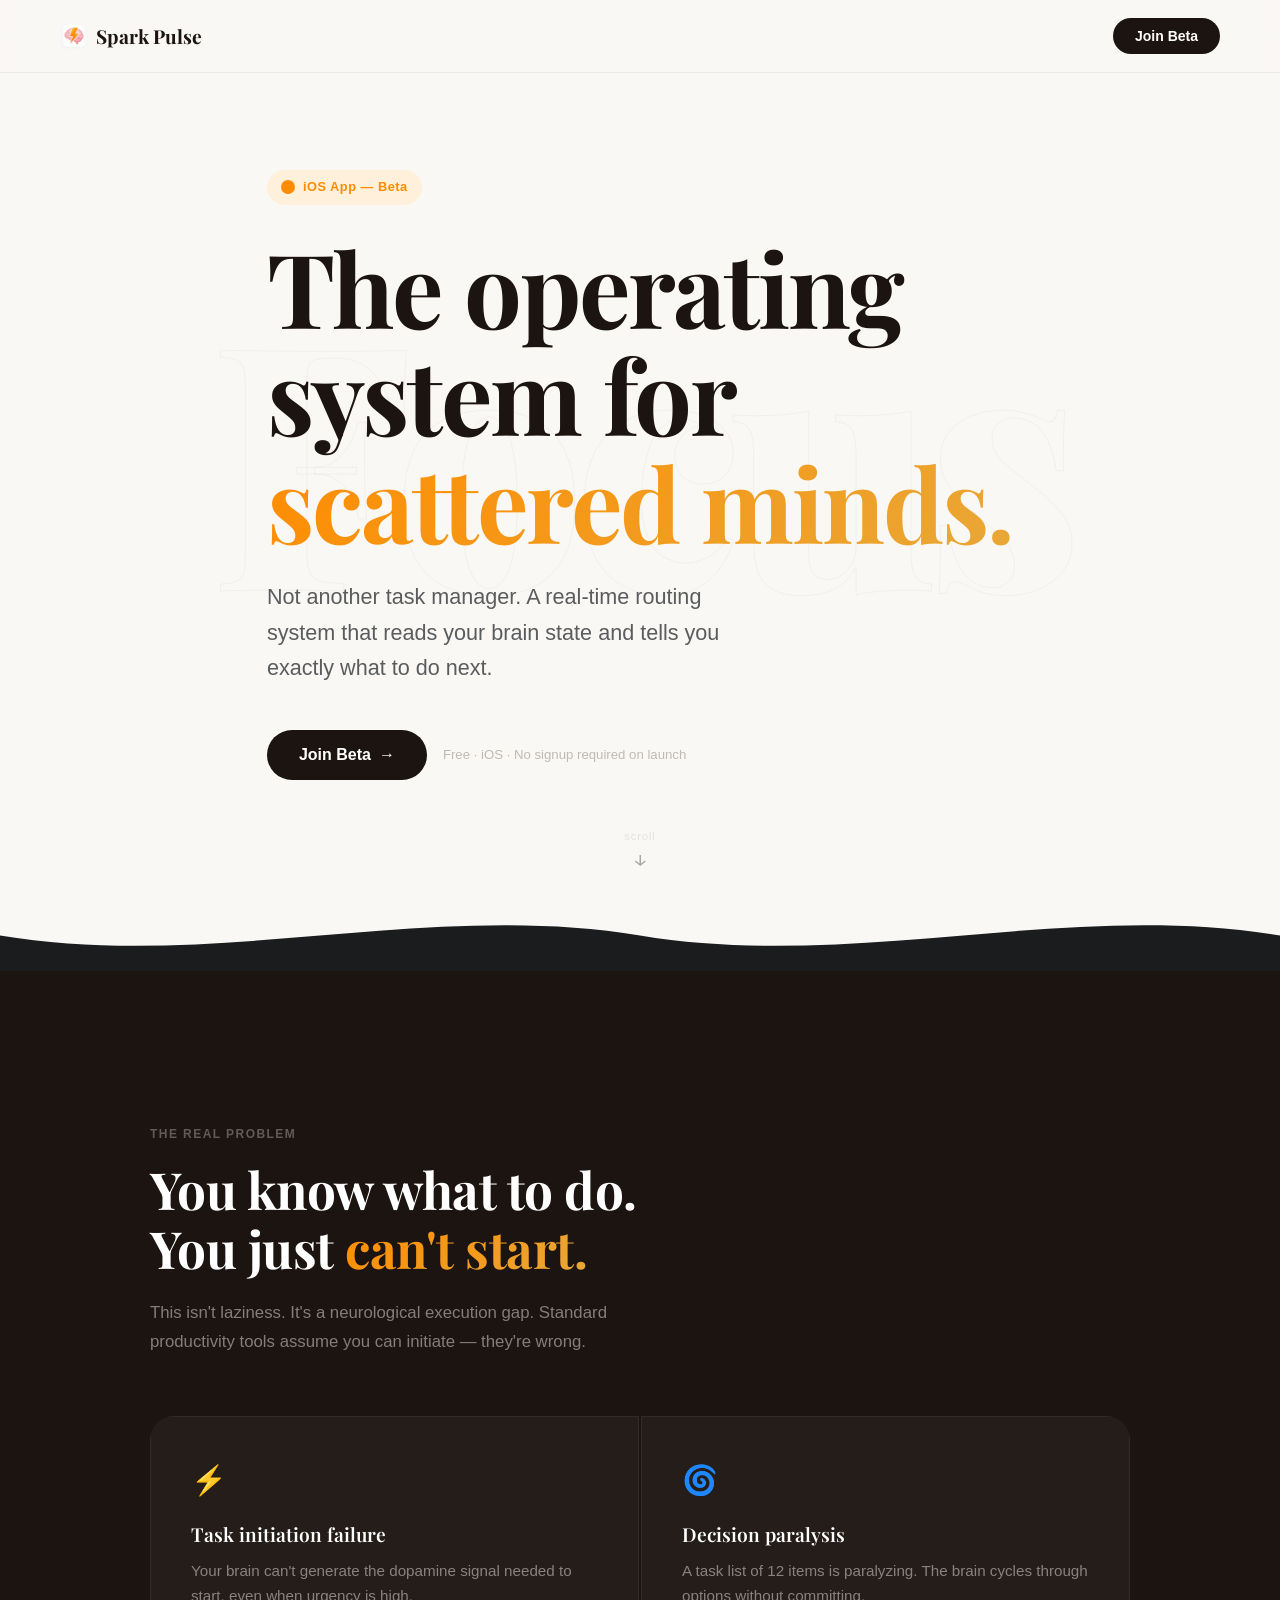
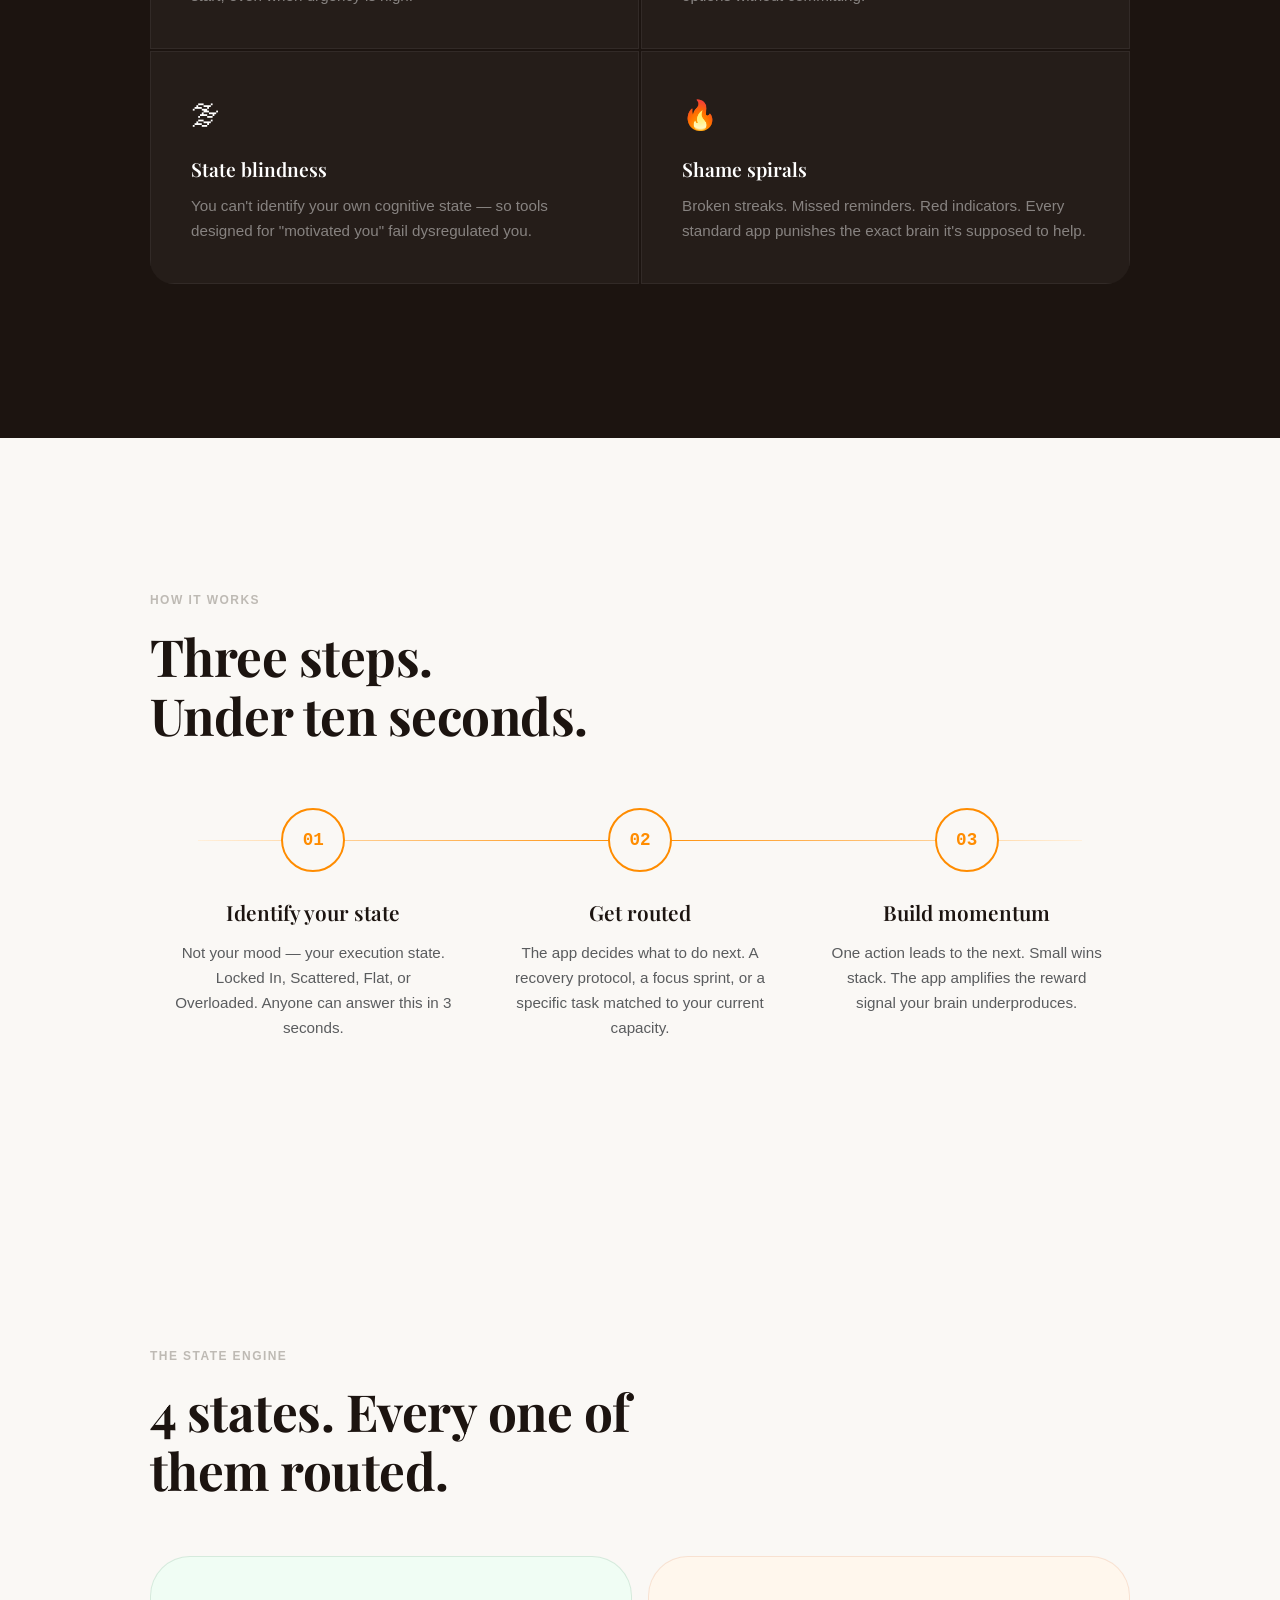
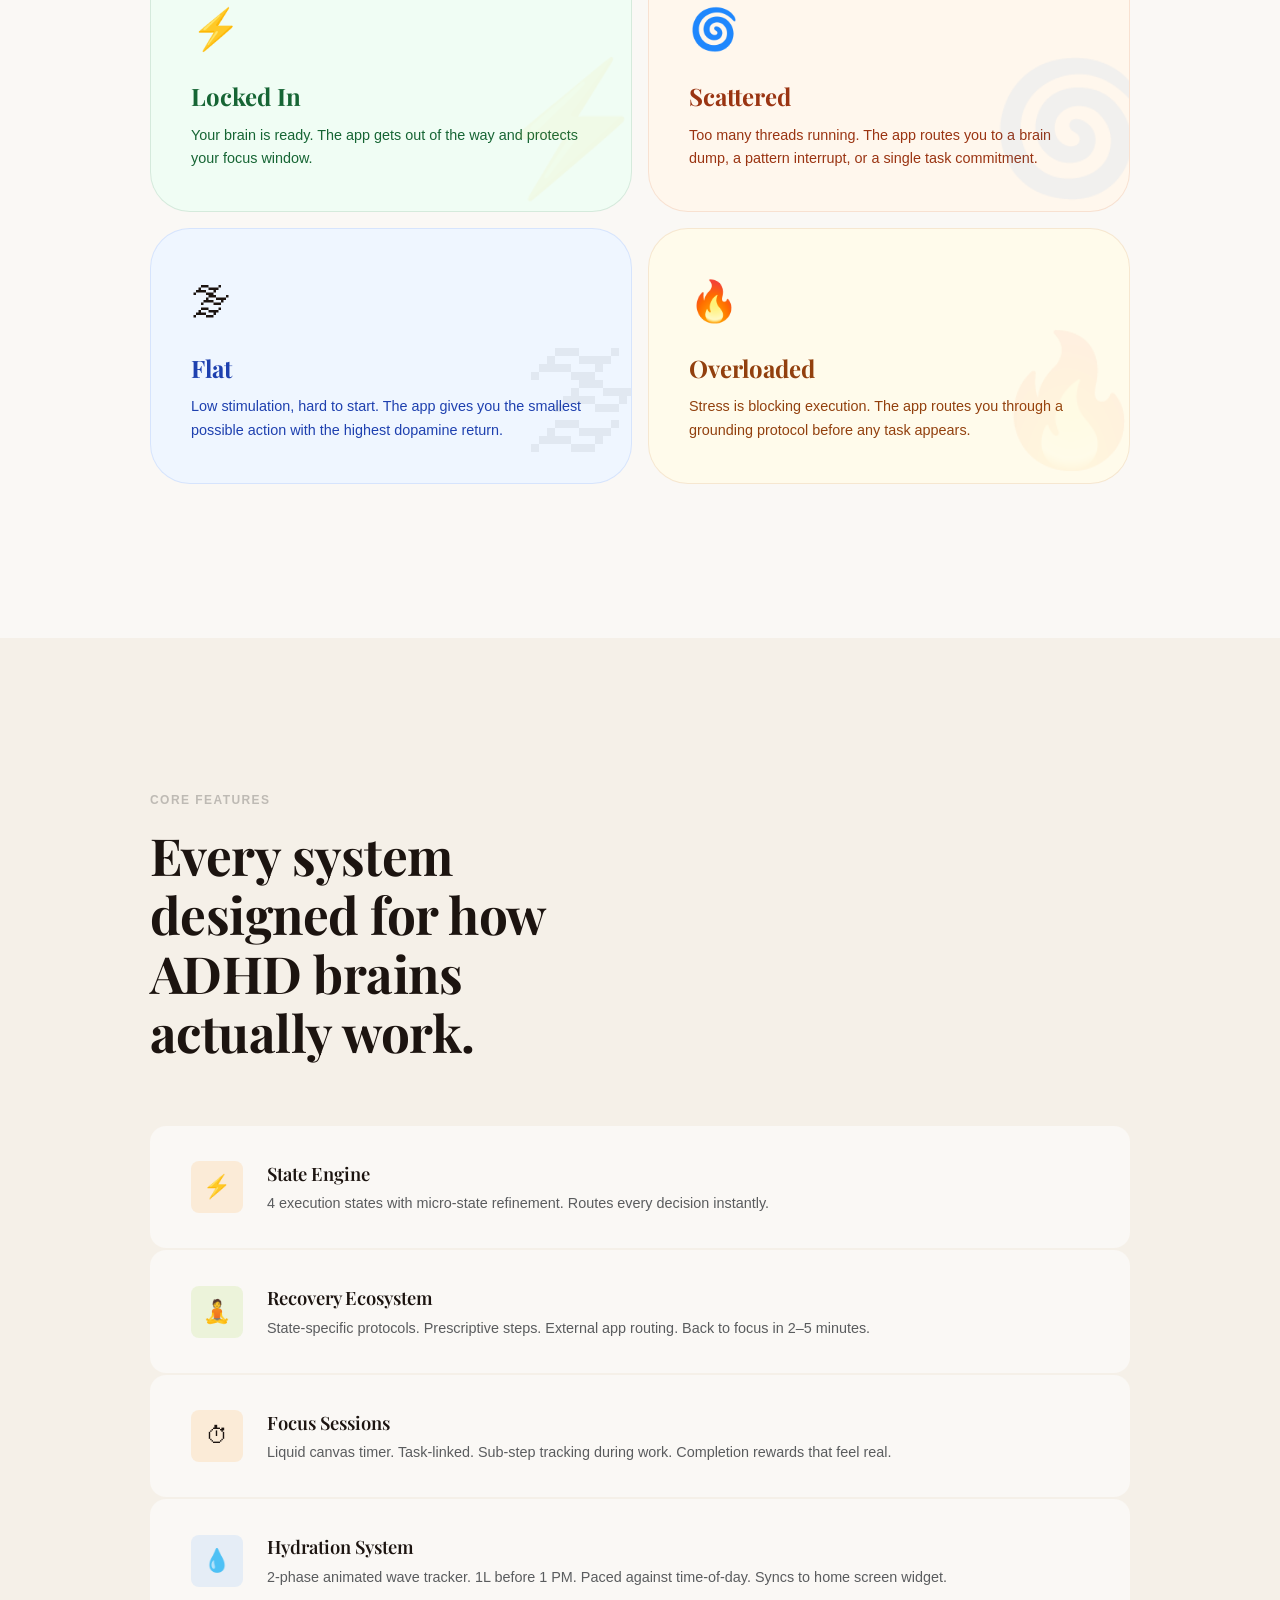
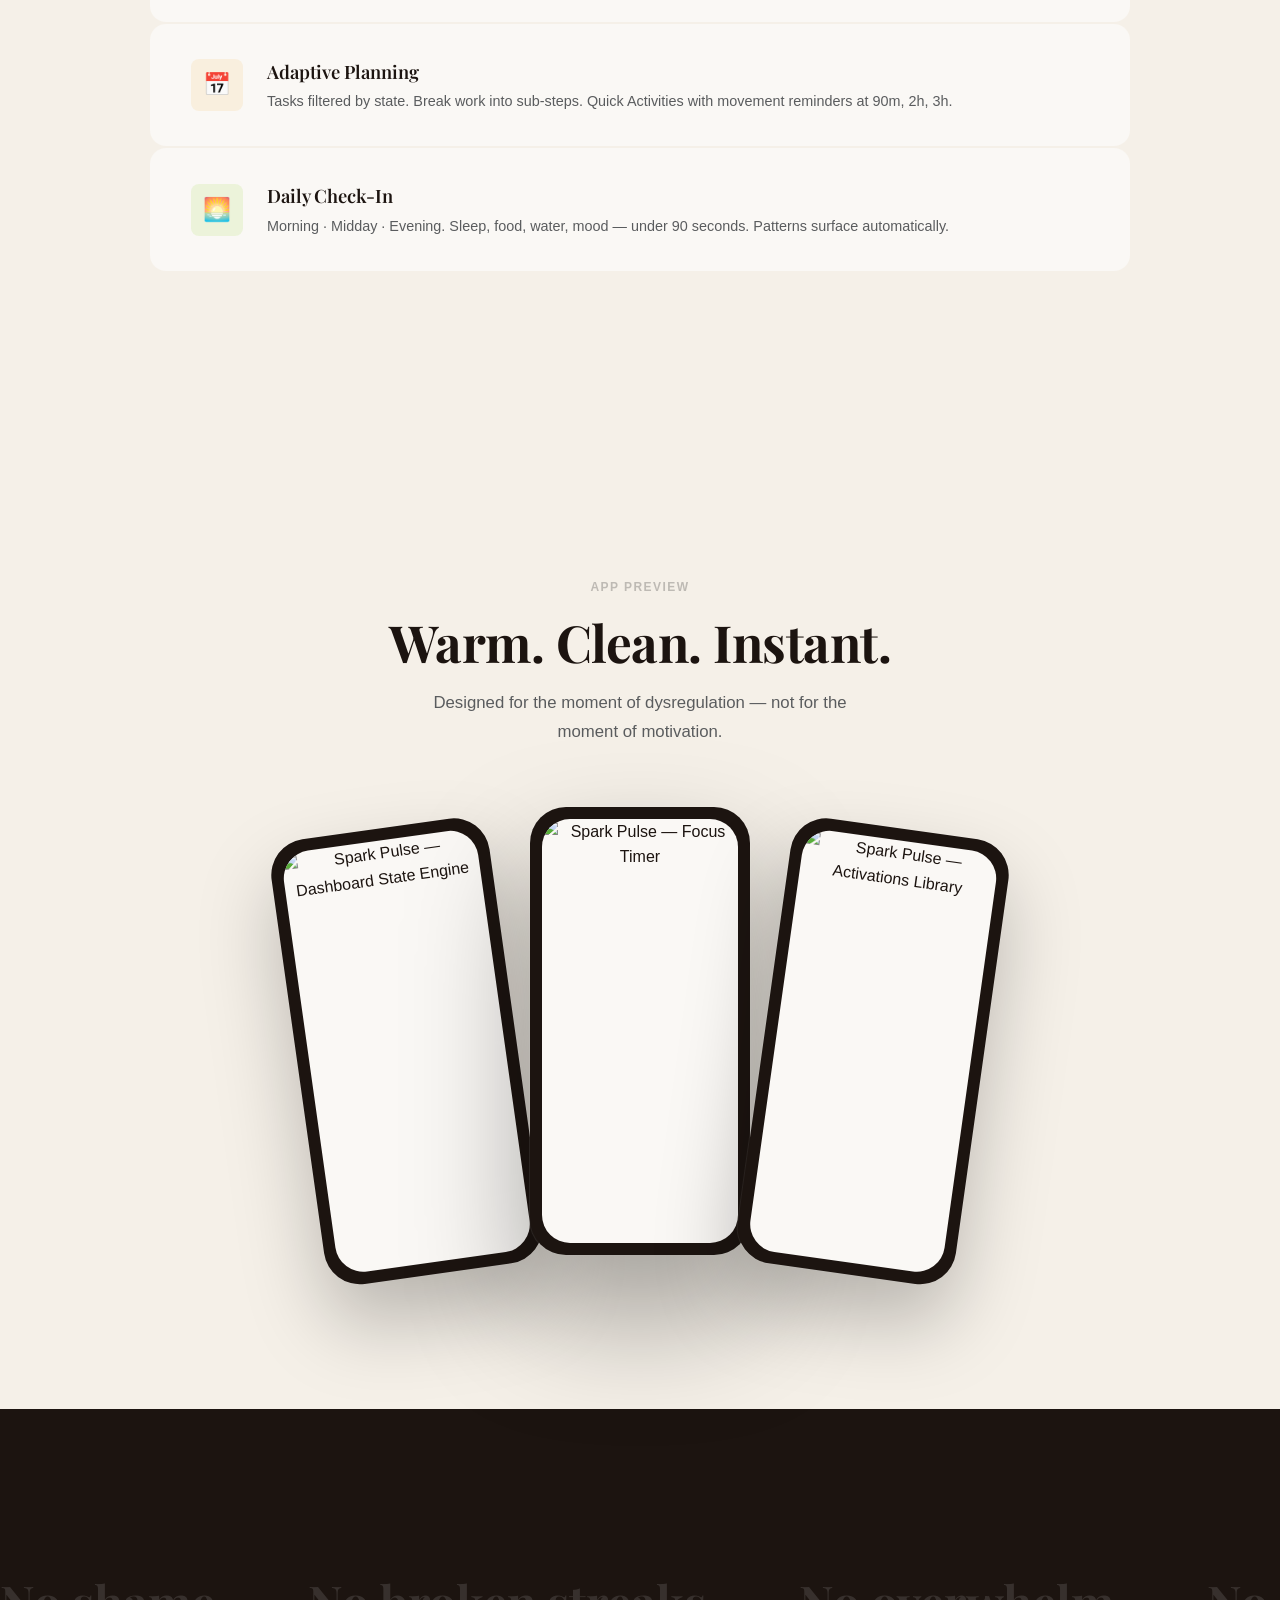
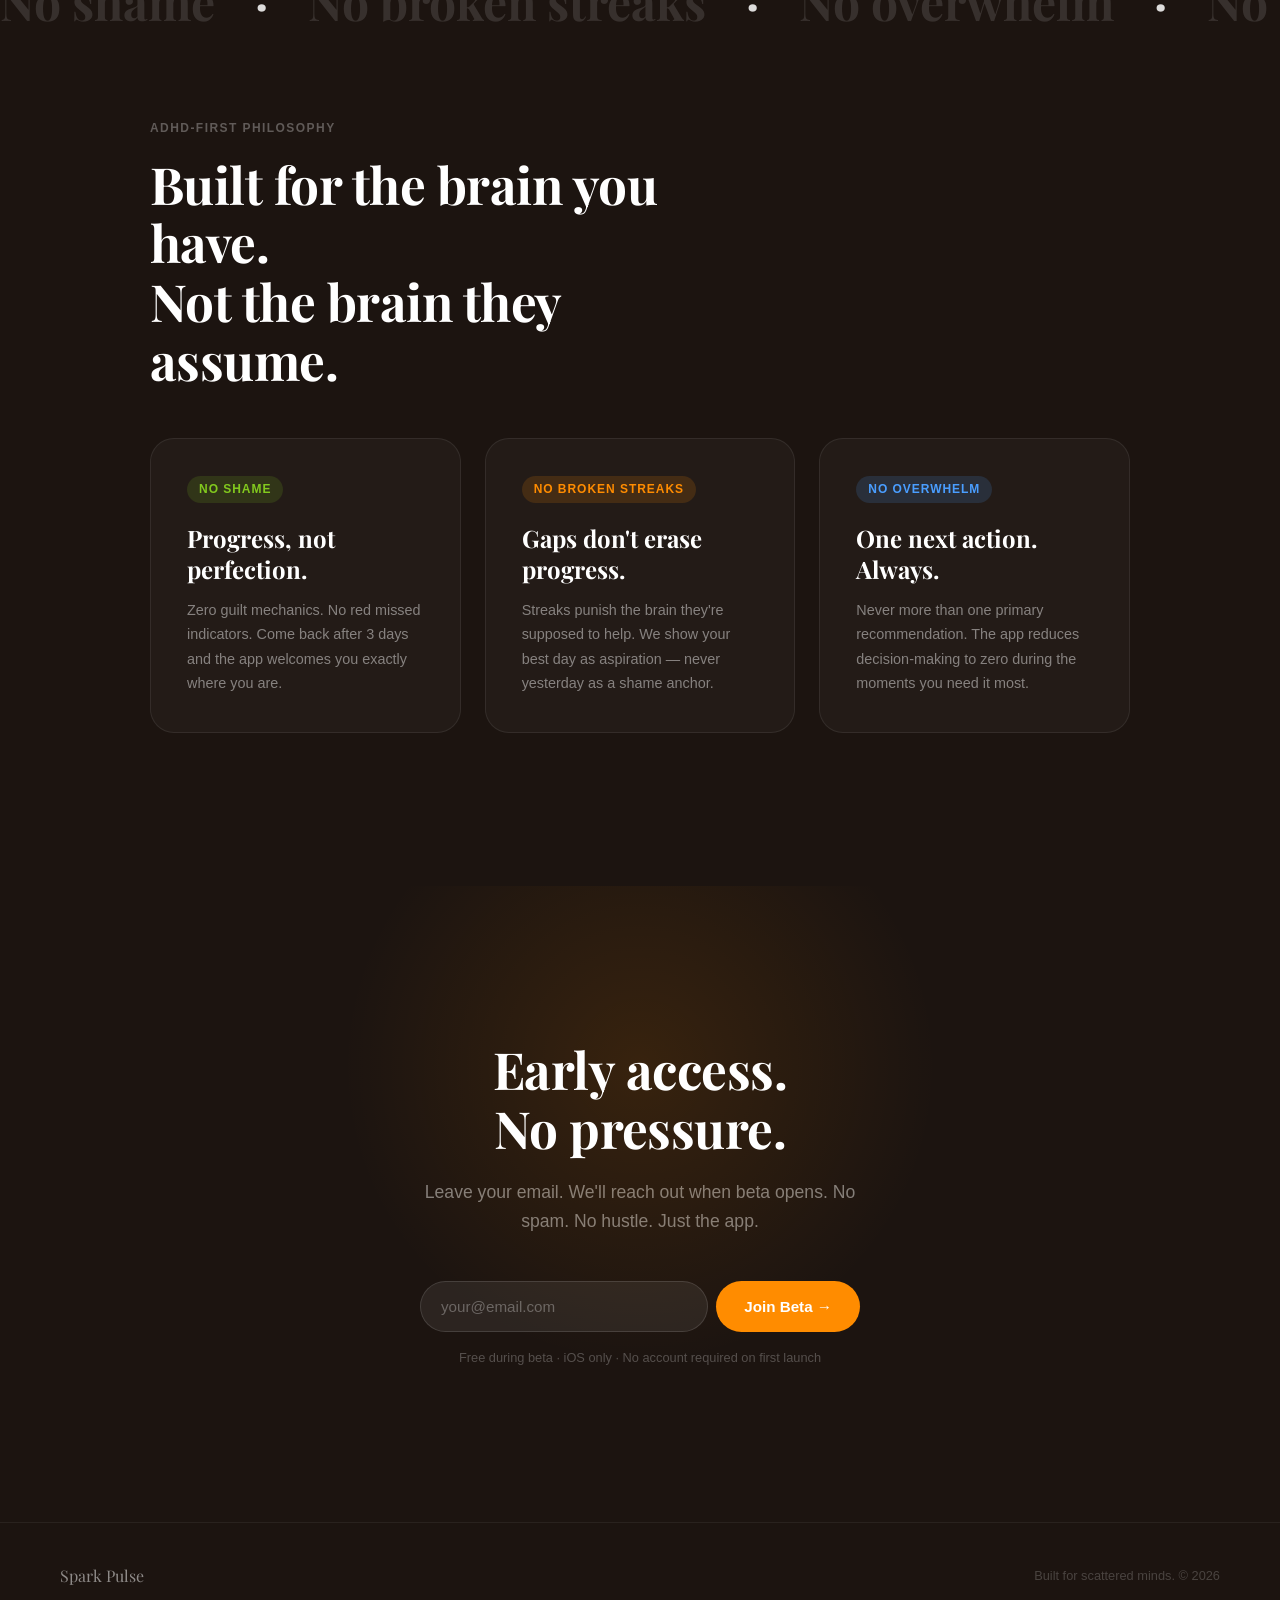
==== commit 4e43f575: "Add favicon, apple-touch-icon, and app logo in nav" ====
--- a/index.html
+++ b/index.html
@@ -8,7 +8,12 @@
   <meta property="og:description" content="Identify your state. Get routed. Build momentum. The ADHD-first execution system.">
   <meta property="og:type" content="website">
   <meta name="theme-color" content="#FAF8F5">
+  <meta property="og:image" content="icon.png">
   <title>Spark Pulse — For Scattered Minds</title>
+
+  <!-- Favicon -->
+  <link rel="icon" type="image/png" sizes="32x32" href="favicon-32.png">
+  <link rel="apple-touch-icon" href="apple-touch-icon.png">
 
   <!-- Fonts -->
   <link rel="preconnect" href="https://fonts.googleapis.com">
@@ -21,10 +26,10 @@
 
 <!-- ── NAV ──────────────────────────────────────────────────── -->
 <nav>
-  <div class="nav-logo">
-    <span class="dot"></span>
+  <a class="nav-logo" href="#hero">
+    <img src="icon.png" alt="Spark Pulse" class="nav-icon">
     Spark Pulse
-  </div>
+  </a>
   <button class="nav-cta" data-action="nav-cta">Join Beta</button>
 </nav>
 
--- a/style.css
+++ b/style.css
@@ -7,7 +7,7 @@
 :root {
   --bg:          #FAF8F5;
   --bg-warm:     #F5F0E8;
-  --ink:         #1A1C1E;
+  --ink:         #1C1410;
   --ink-muted:   #5A5C5E;
   --ink-ghost:   #BEBAB4;
   --orange:      #FF8C00;
@@ -92,10 +92,11 @@
   font-size: 1.2rem; font-weight: 700;
   display: flex; align-items: center; gap: 8px;
 }
-.nav-logo .dot {
-  width: 8px; height: 8px; border-radius: 50%;
-  background: var(--orange);
-  animation: pulse-dot 2.5s ease-in-out infinite;
+.nav-icon {
+  width: 28px; height: 28px;
+  border-radius: 7px;
+  object-fit: cover;
+  flex-shrink: 0;
 }
 @keyframes pulse-dot {
   0%, 100% { opacity: 1; transform: scale(1); }
@@ -496,6 +497,7 @@
   text-align: center;
   overflow: hidden;
   position: relative;
+  overscroll-behavior: contain;
 }
 .beta-glow {
   position: absolute; top: -120px; left: 50%;
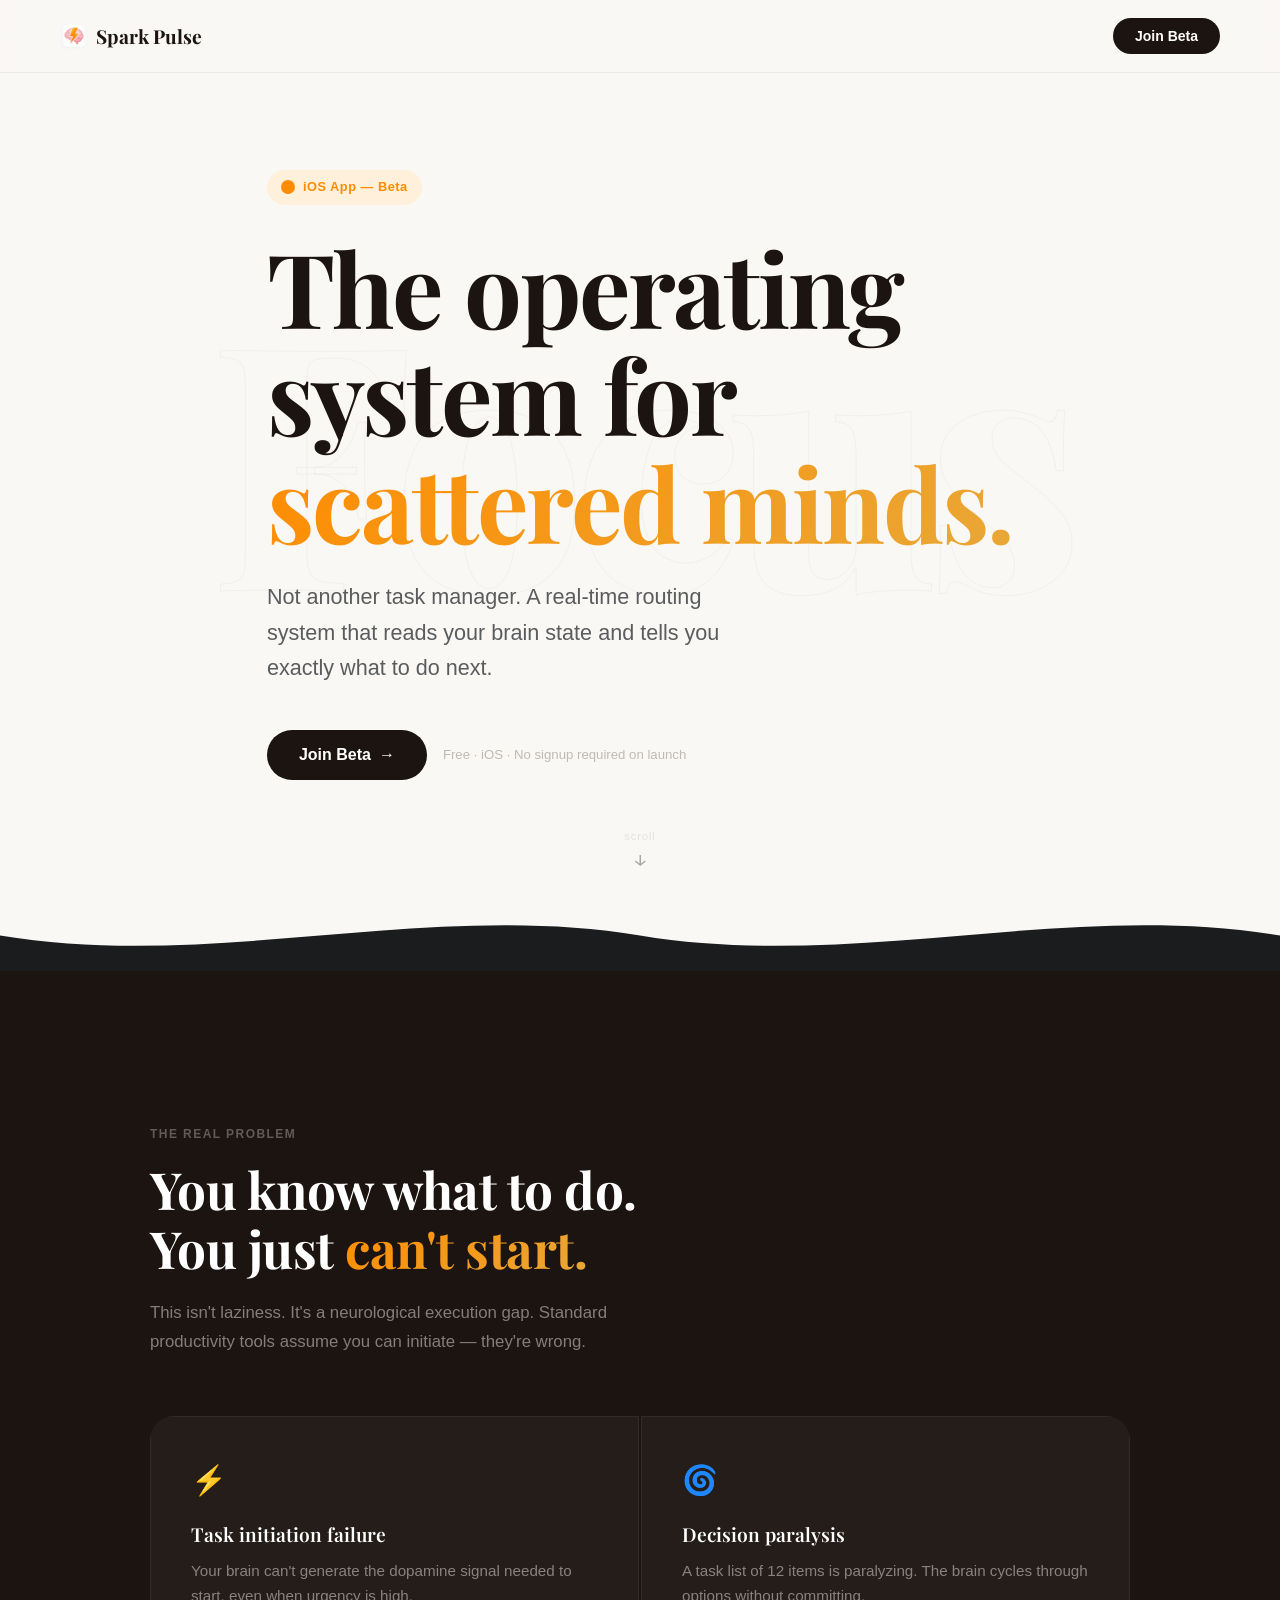
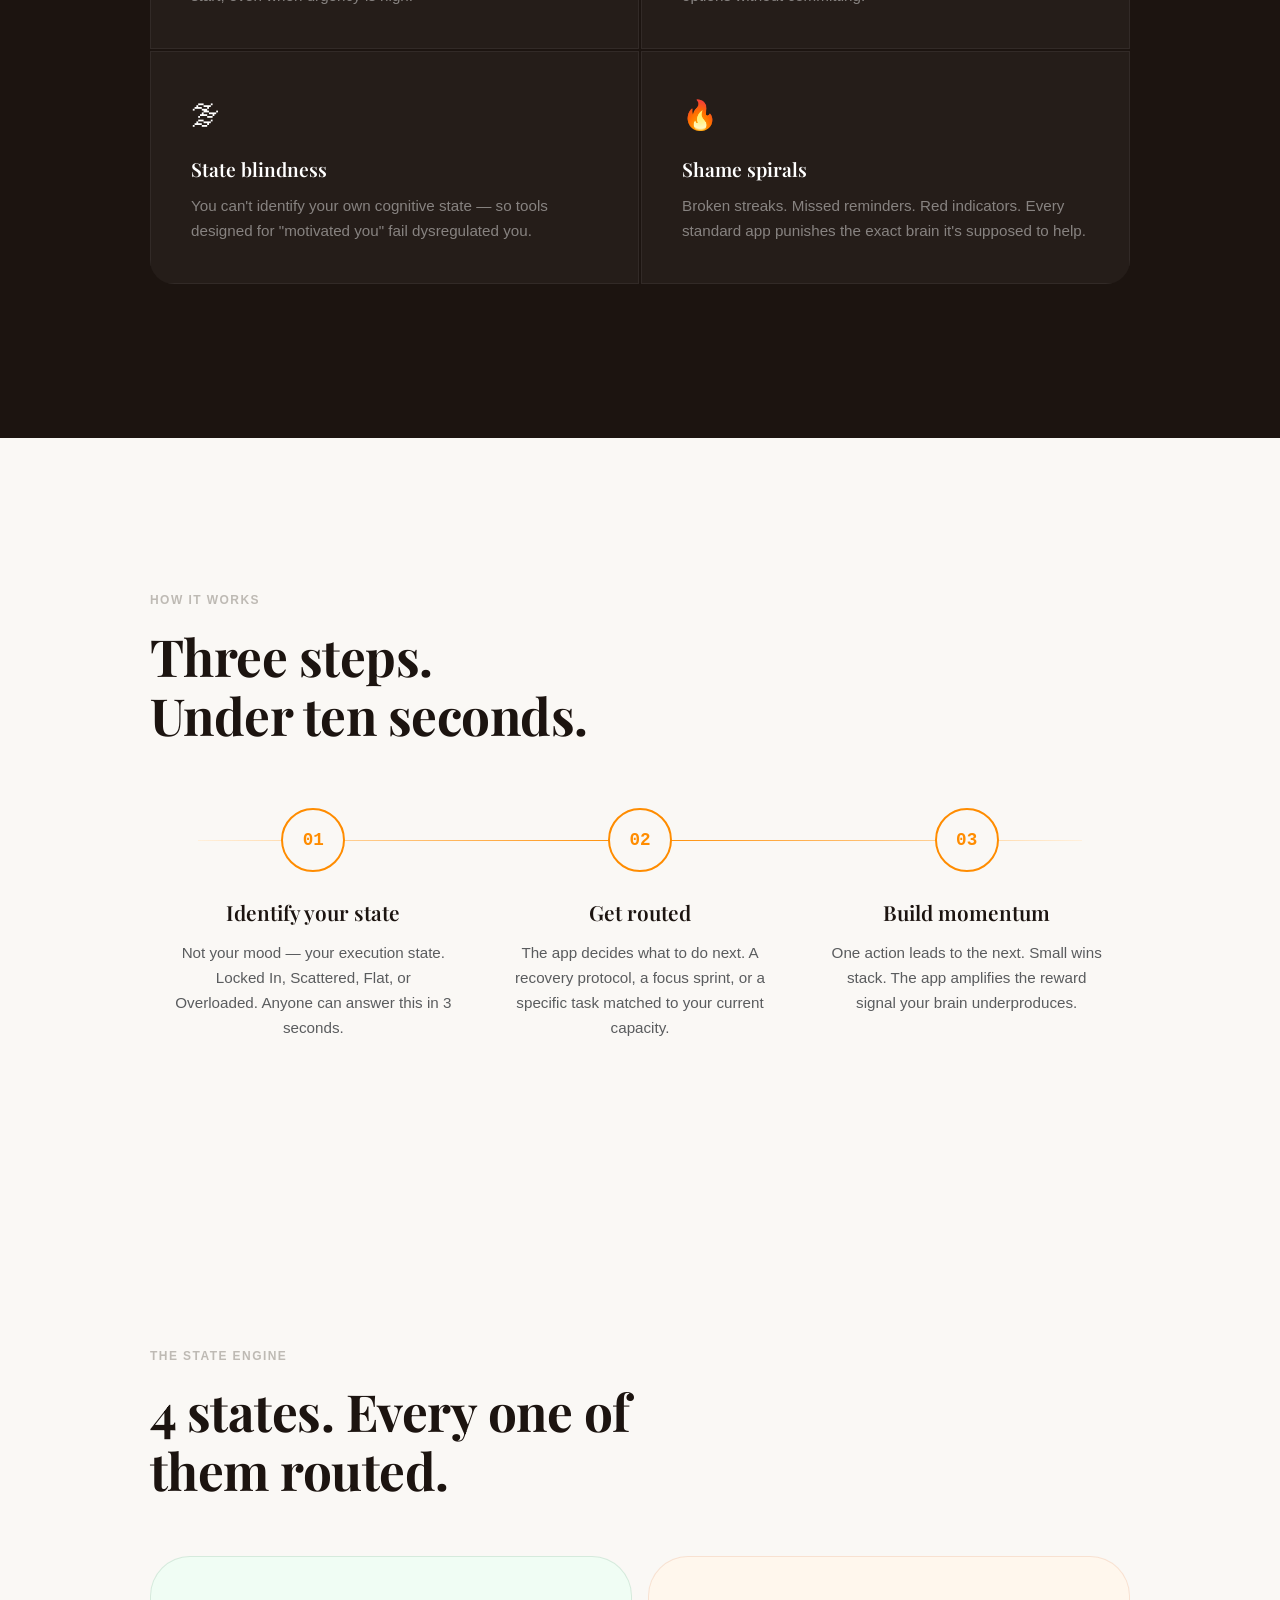
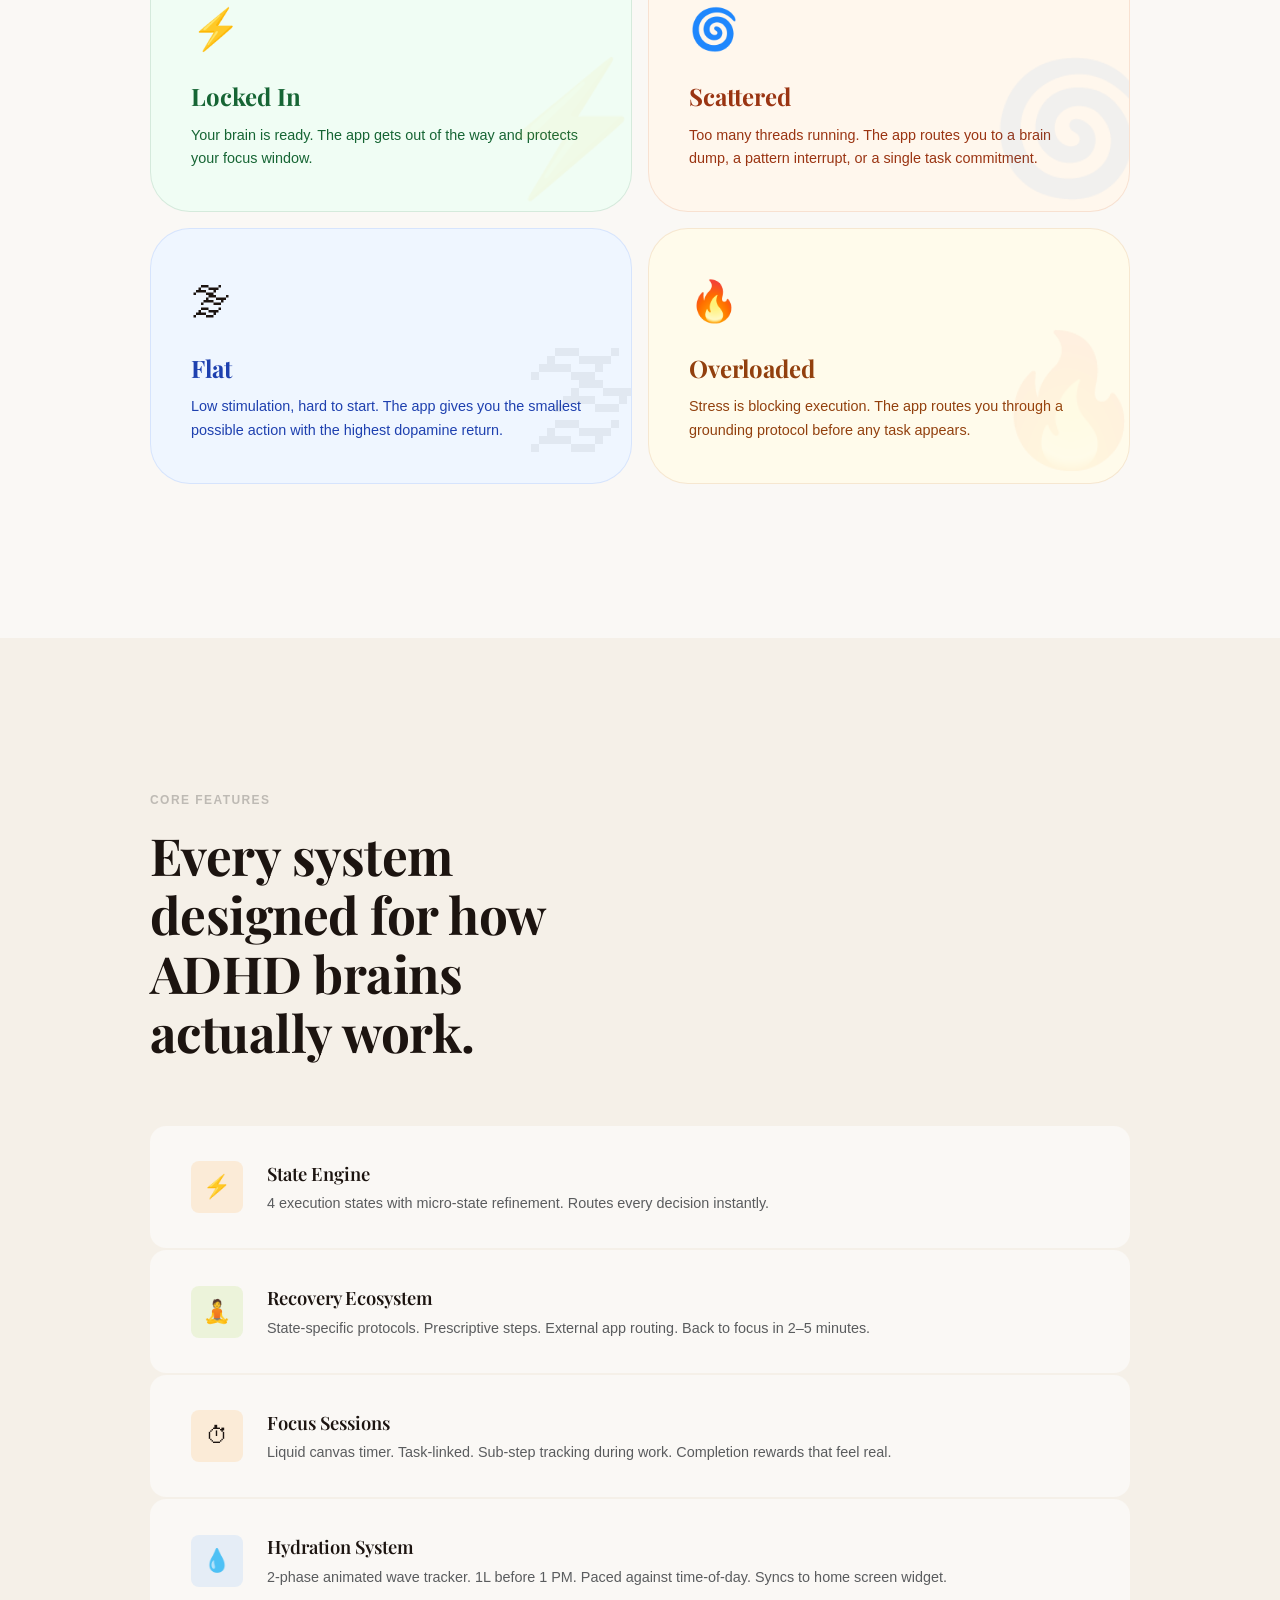
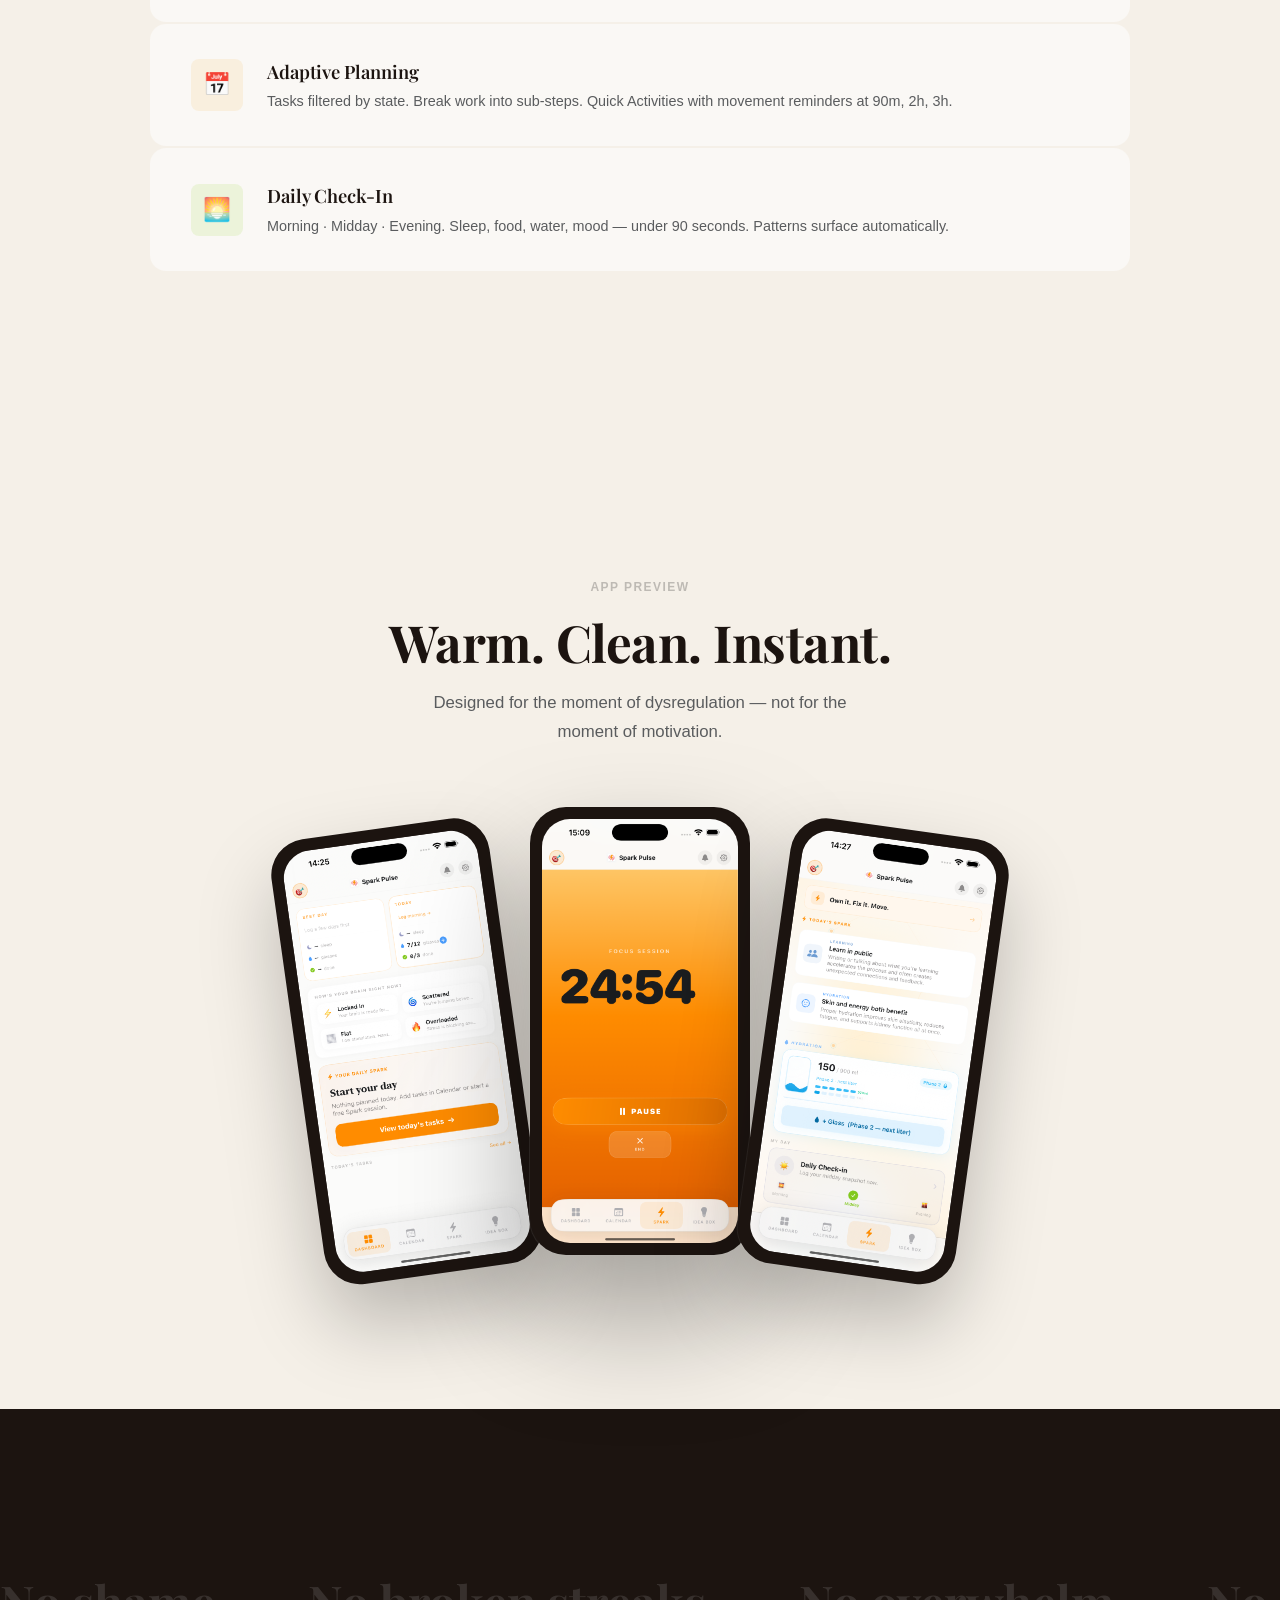
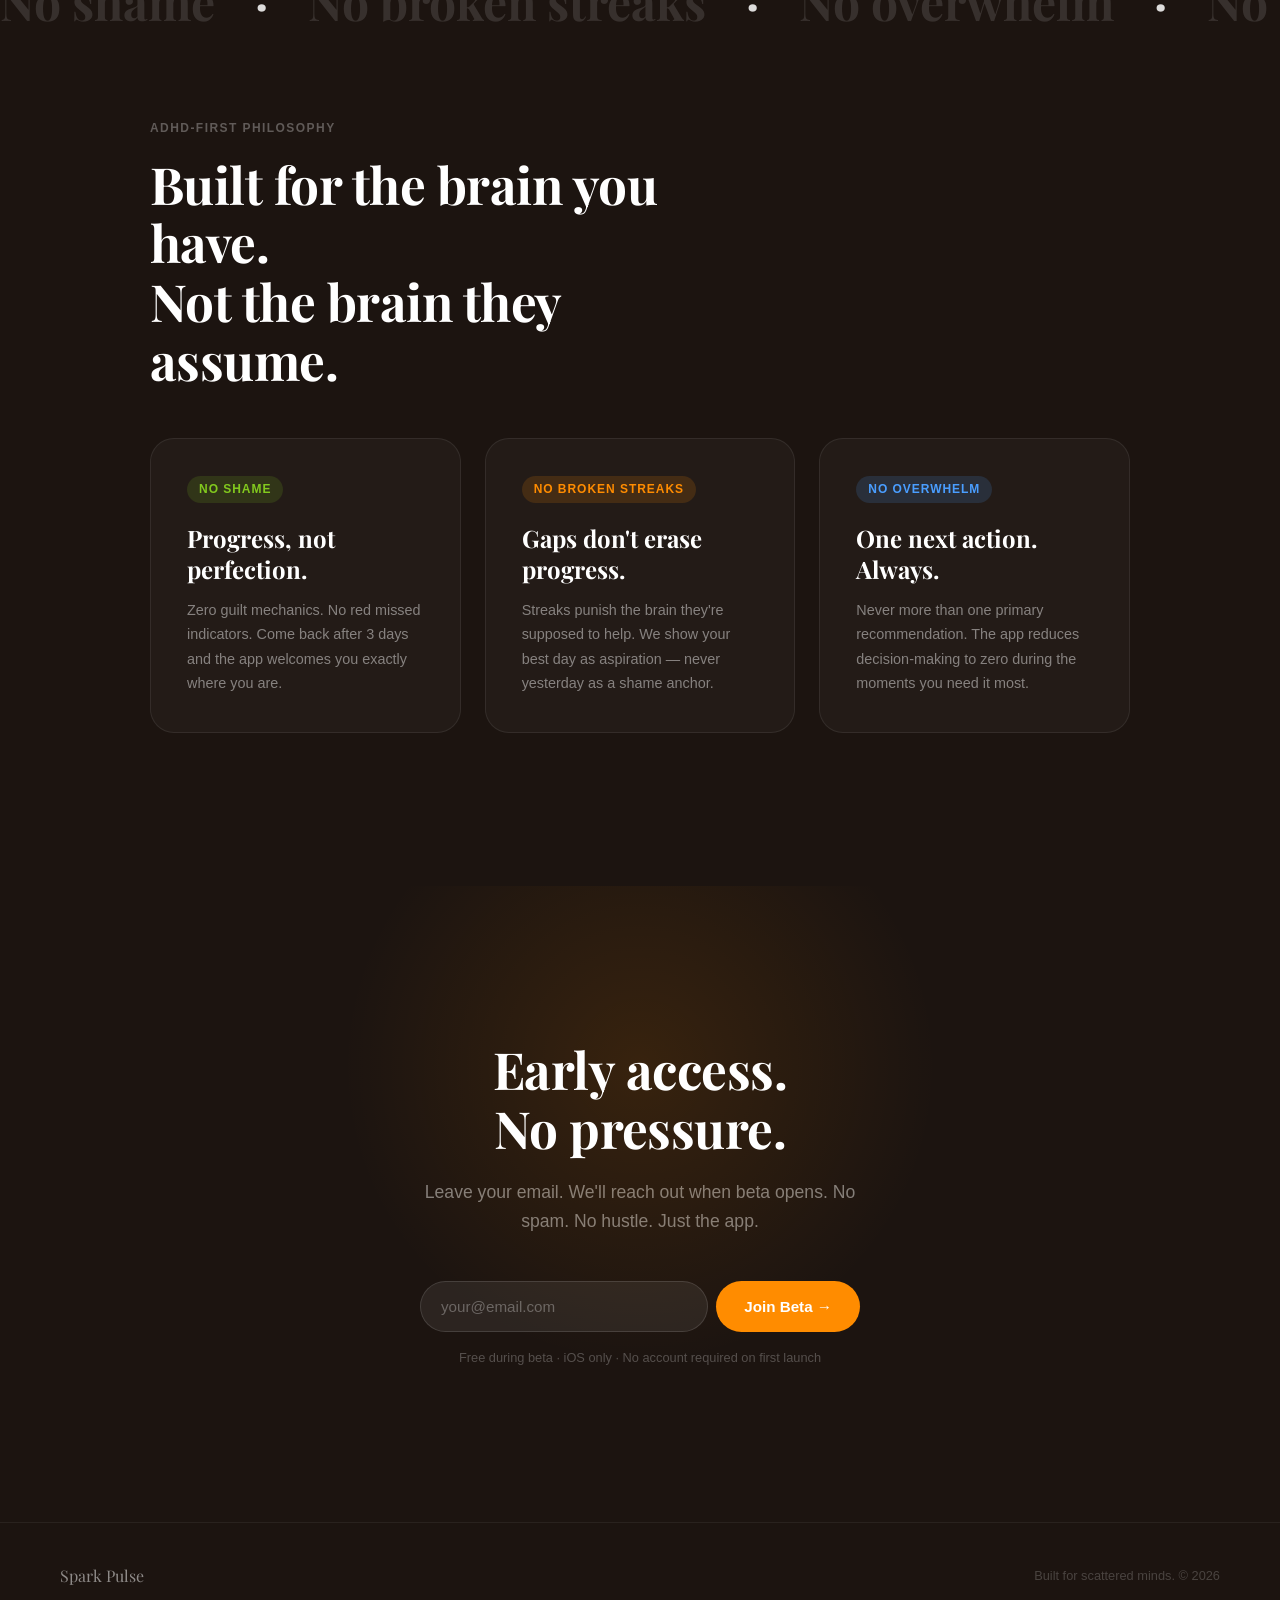
==== commit 5ae4b0cf: "Add dedicated Open Graph preview image instead of app icon" ====
--- a/index.html
+++ b/index.html
@@ -7,8 +7,15 @@
   <meta property="og:title" content="Spark Pulse — For Scattered Minds">
   <meta property="og:description" content="Identify your state. Get routed. Build momentum. The ADHD-first execution system.">
   <meta property="og:type" content="website">
+  <meta property="og:url" content="https://devbergs.github.io/sparkpulse-website/">
+  <meta property="og:image" content="https://devbergs.github.io/sparkpulse-website/og-image.png">
+  <meta property="og:image:width" content="1200">
+  <meta property="og:image:height" content="630">
   <meta name="theme-color" content="#FAF8F5">
-  <meta property="og:image" content="icon.png">
+  <meta name="twitter:card" content="summary_large_image">
+  <meta name="twitter:title" content="Spark Pulse — For Scattered Minds">
+  <meta name="twitter:description" content="Identify your state. Get routed. Build momentum. The ADHD-first execution system.">
+  <meta name="twitter:image" content="https://devbergs.github.io/sparkpulse-website/og-image.png">
   <title>Spark Pulse — For Scattered Minds</title>
 
   <!-- Favicon -->
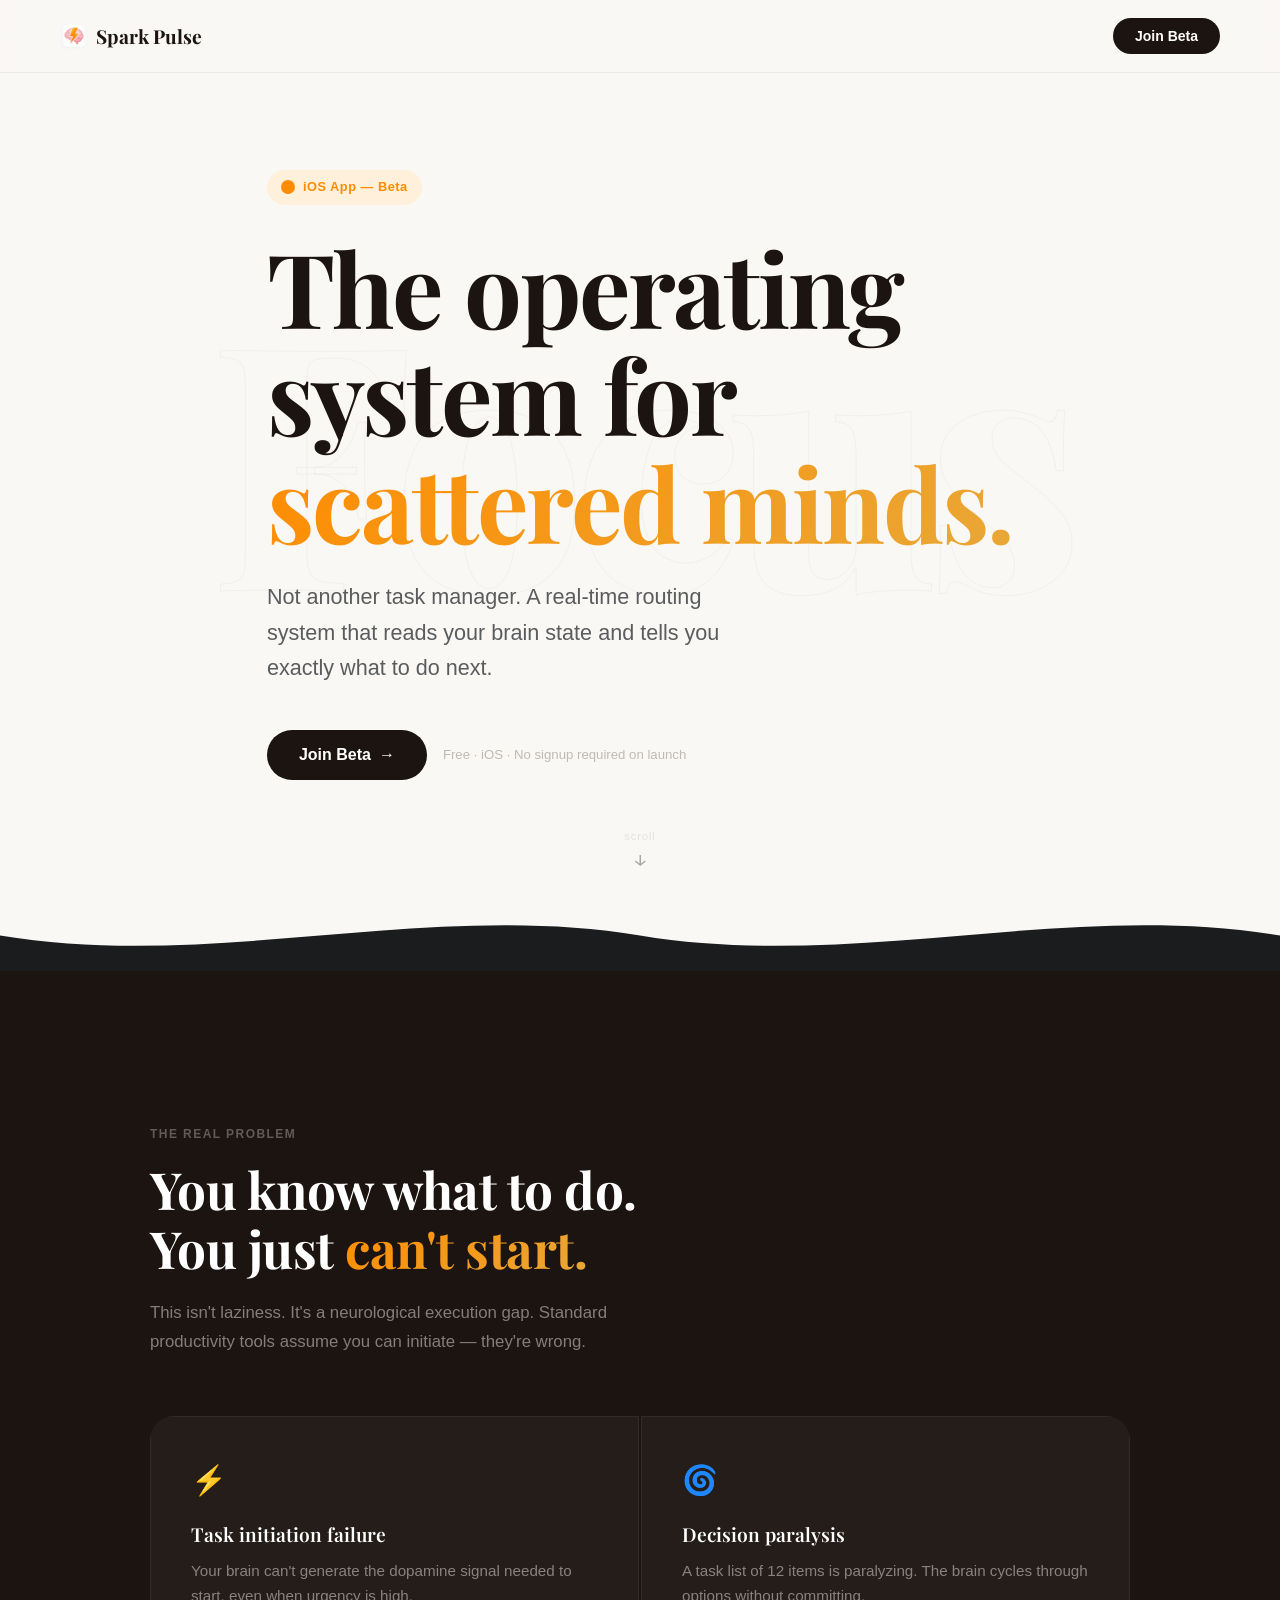
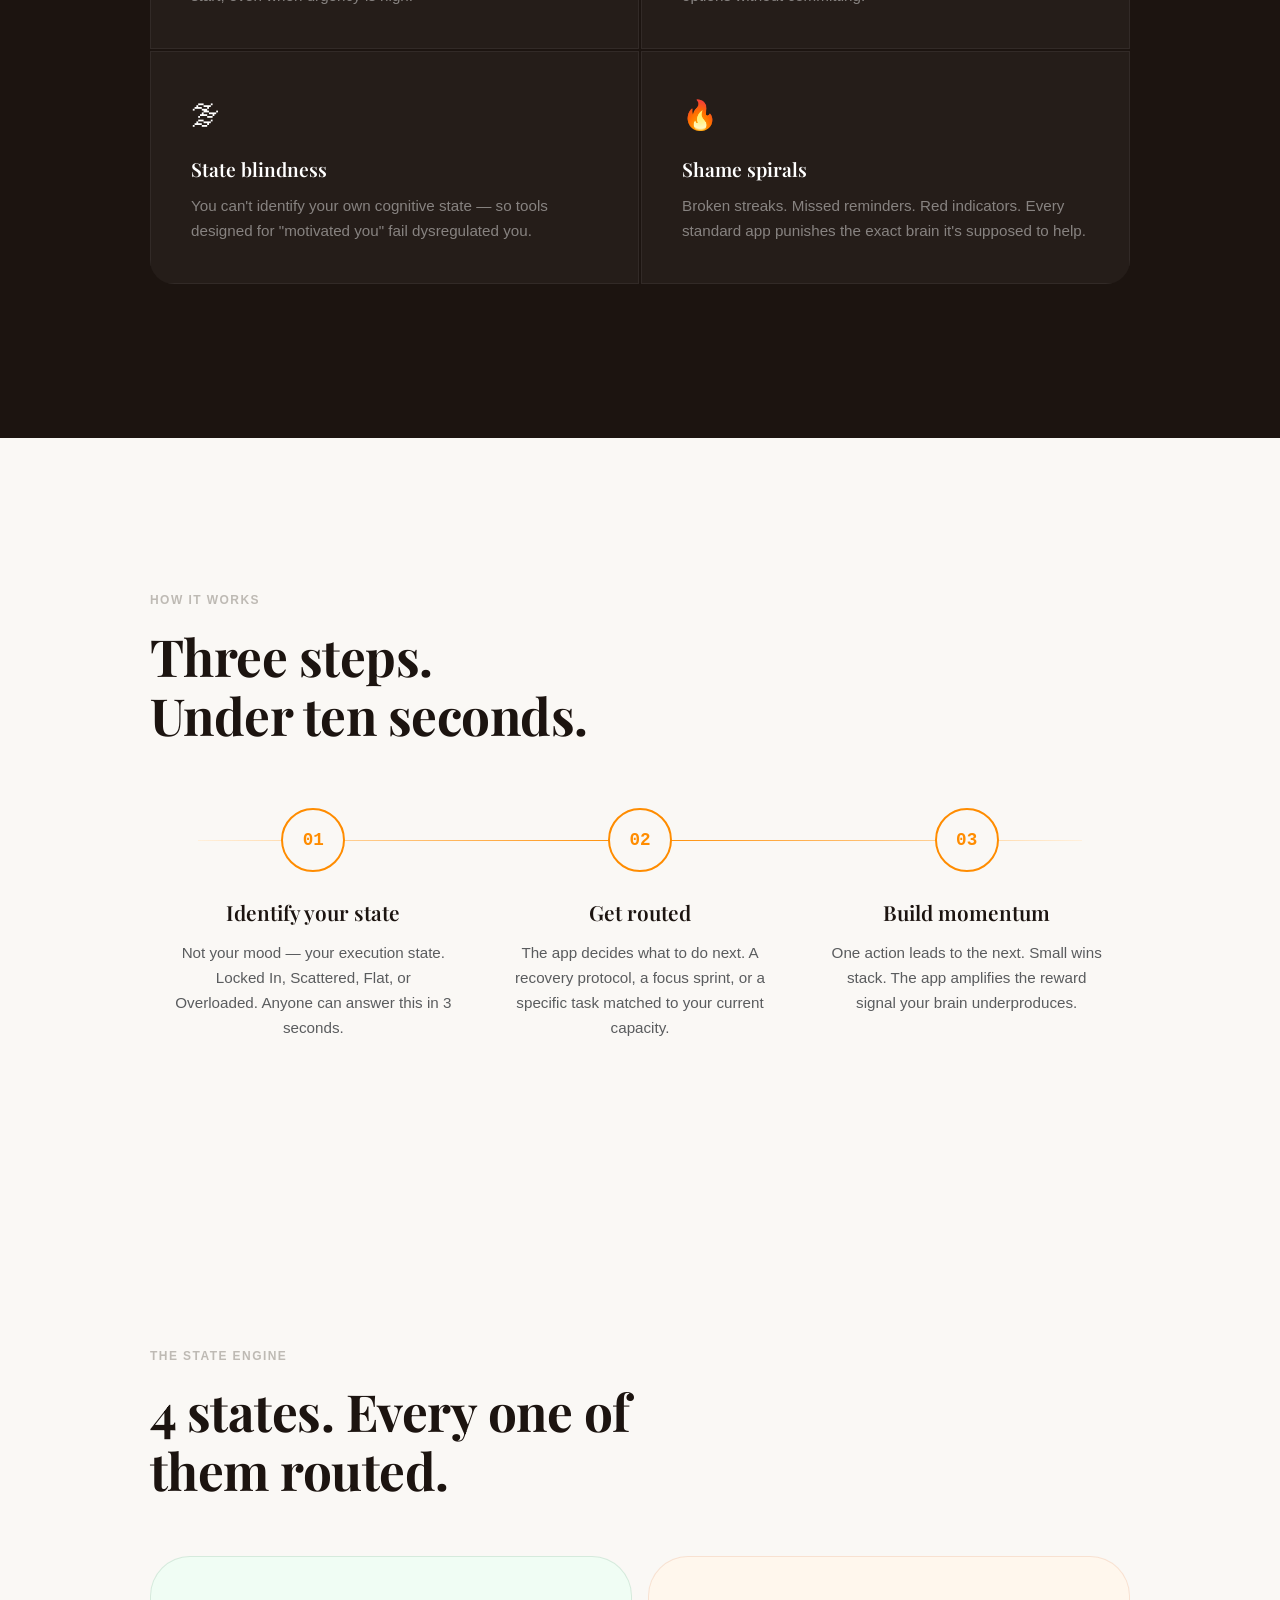
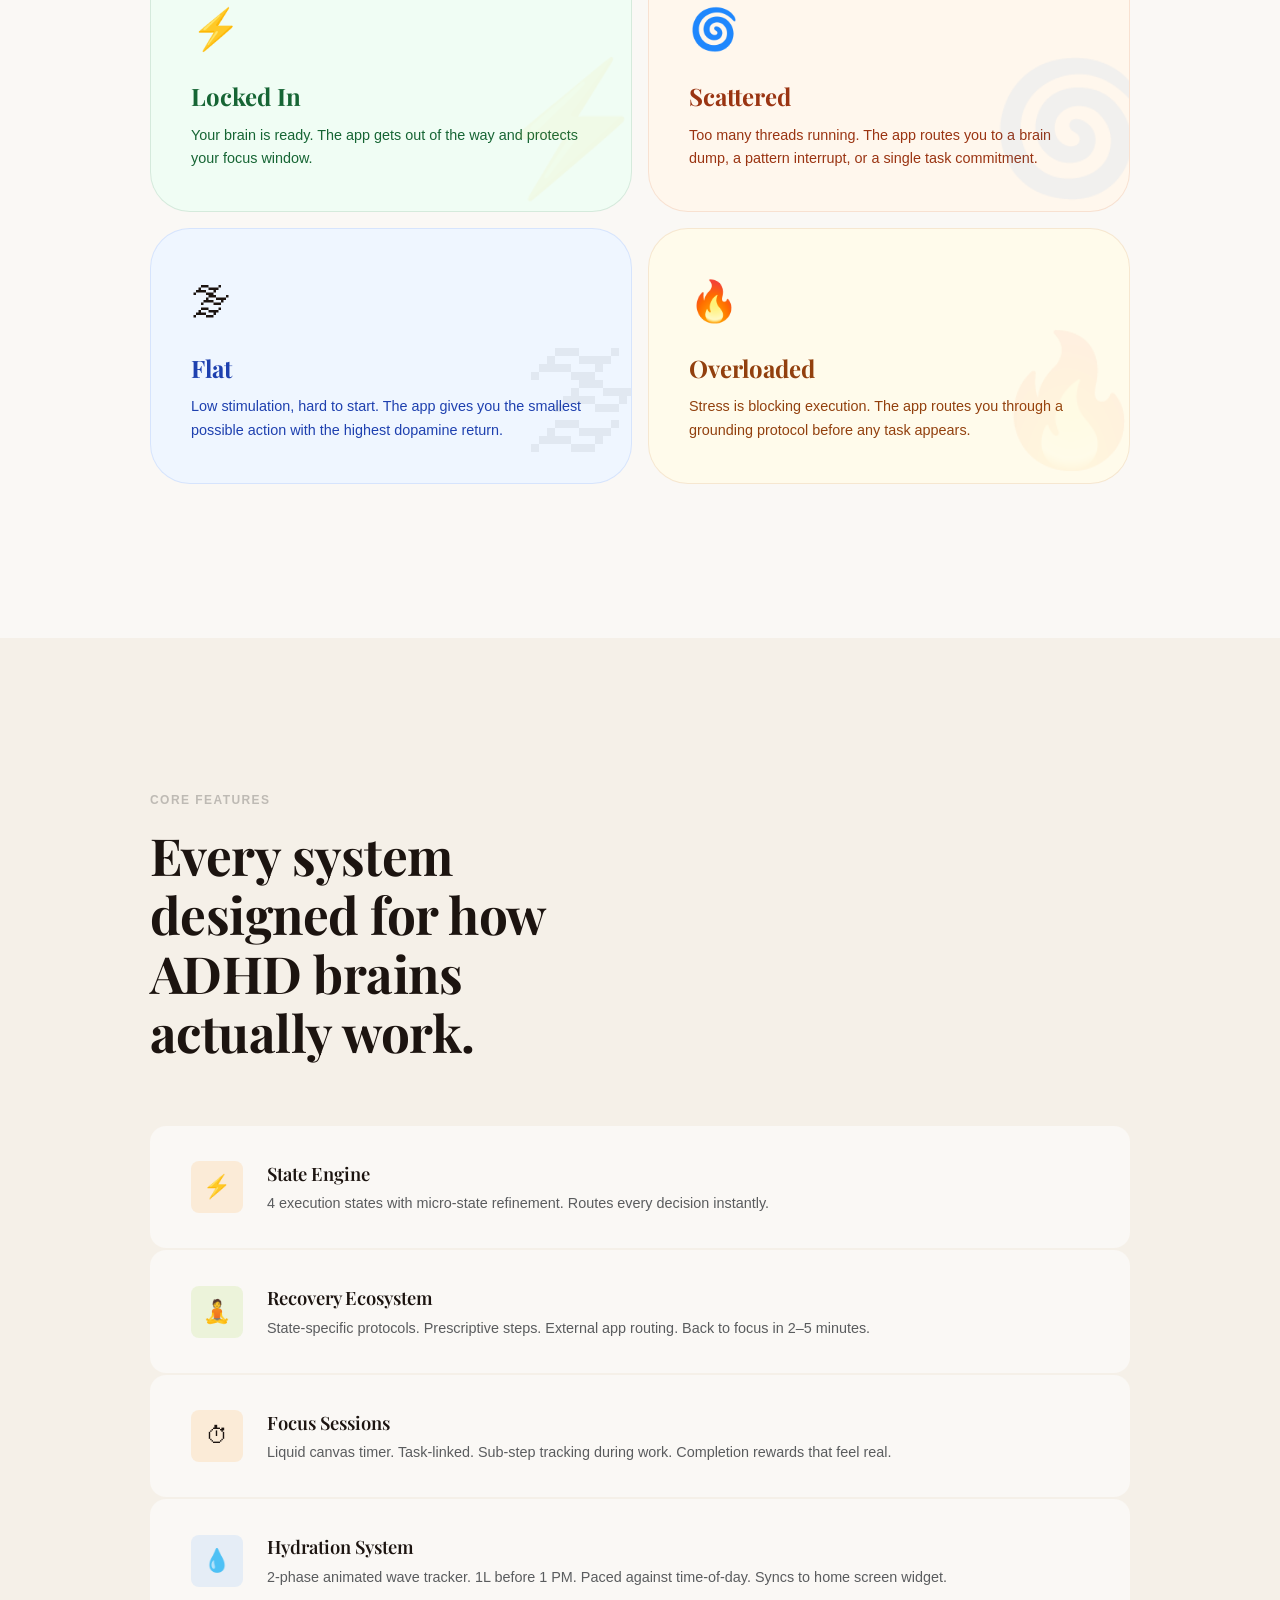
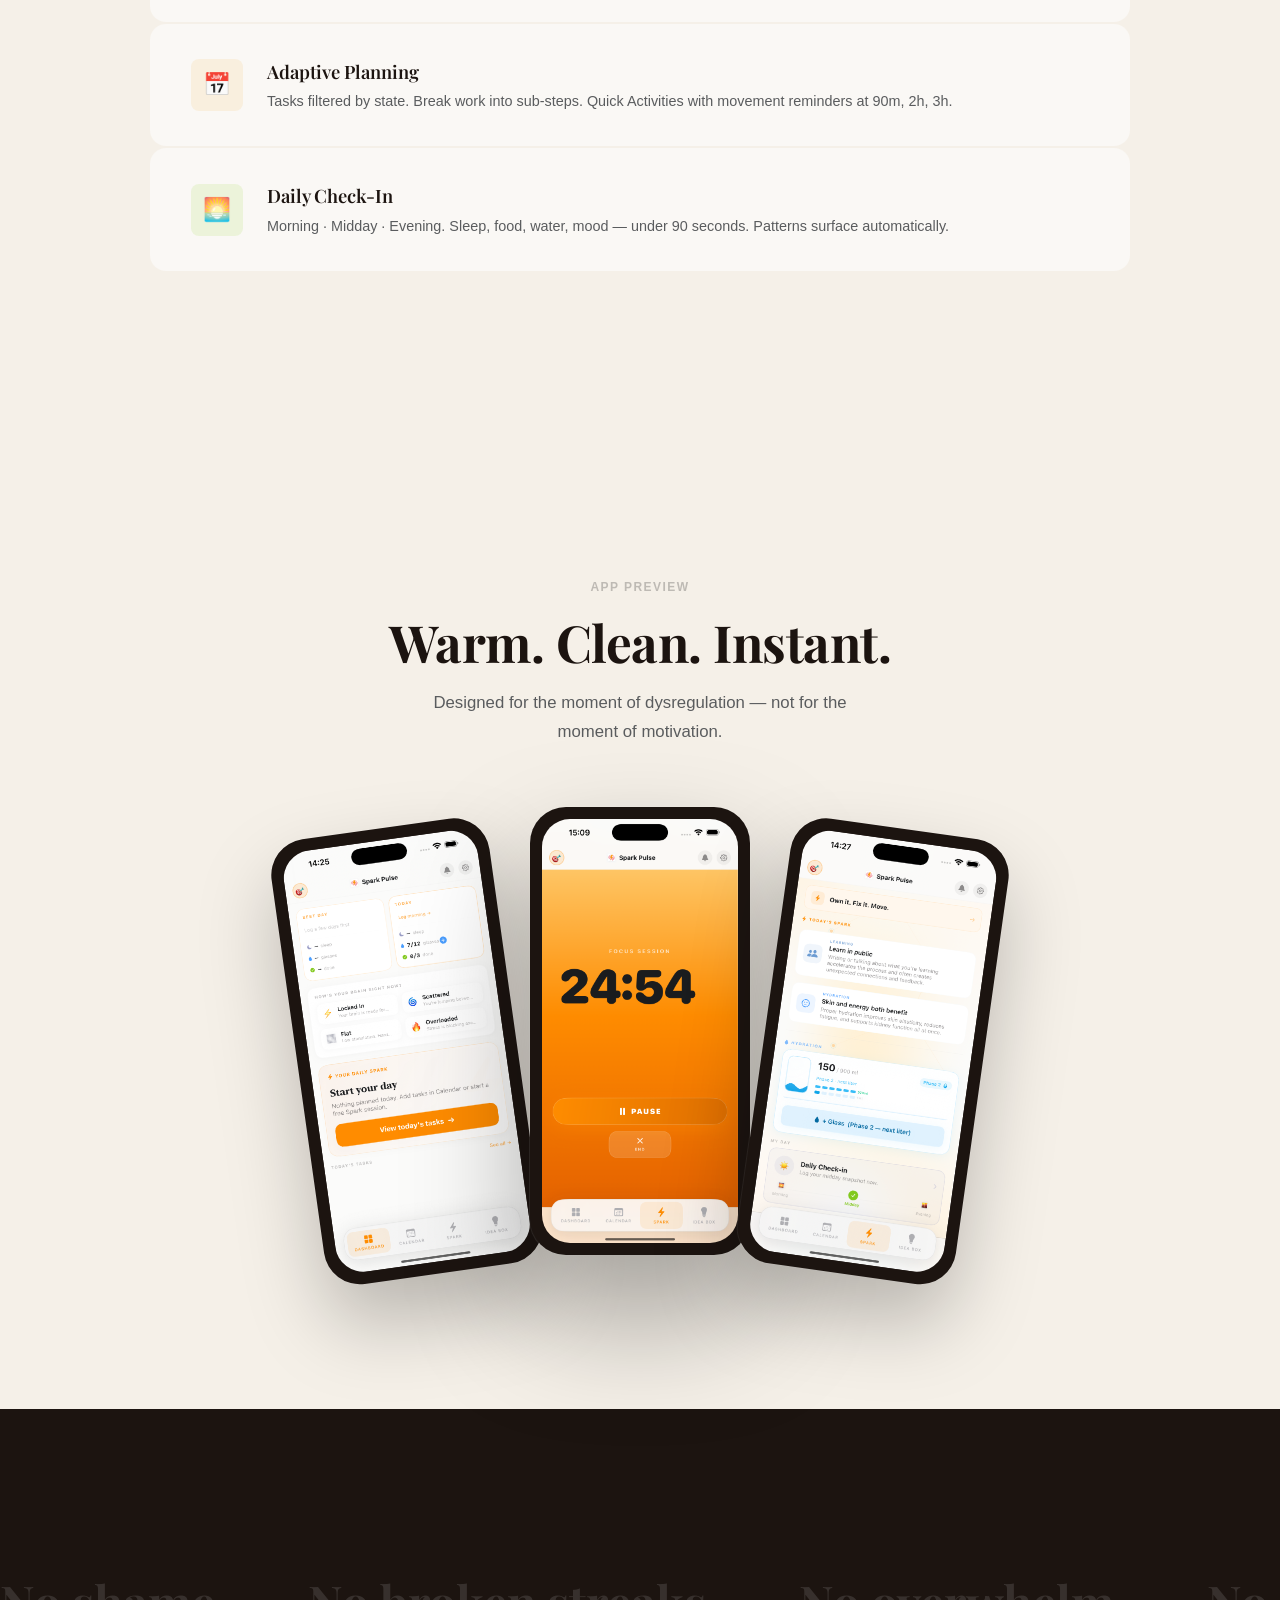
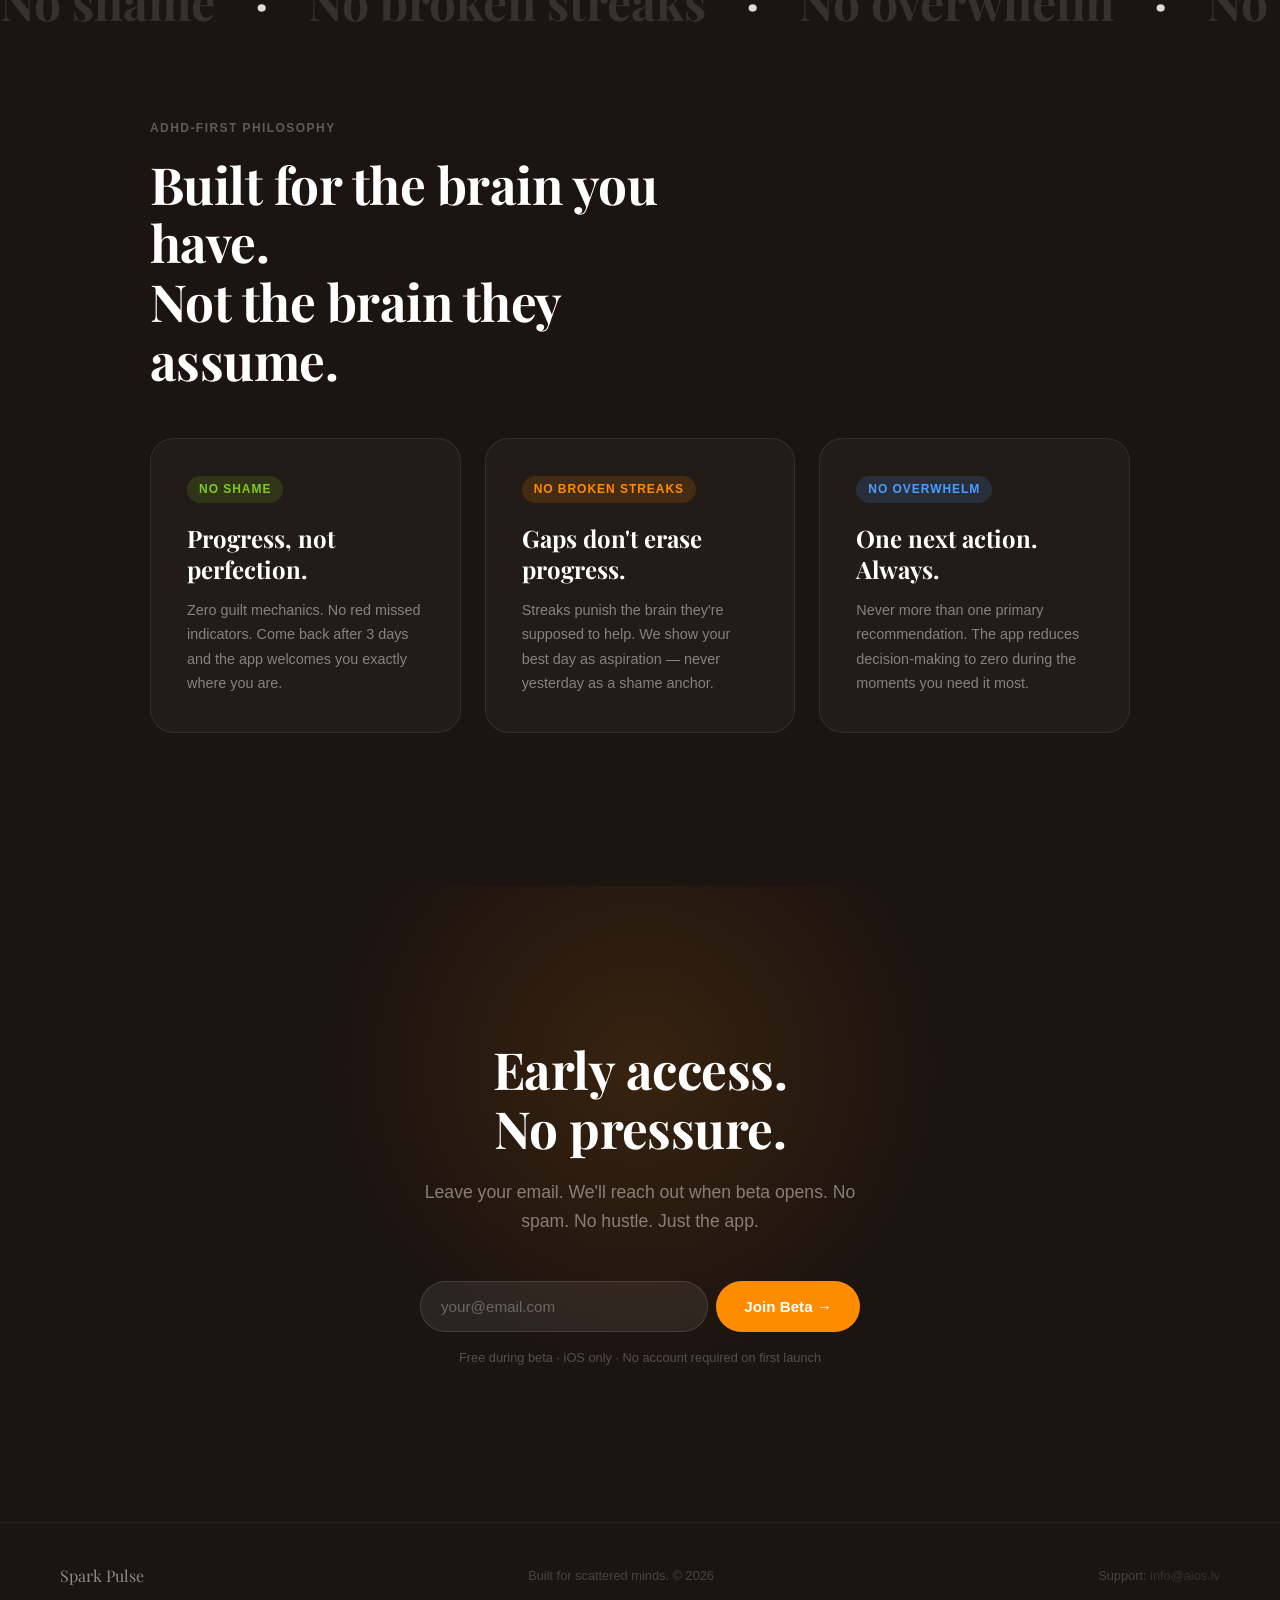
==== commit 32b4c8b7: "Add support email to footer" ====
--- a/index.html
+++ b/index.html
@@ -383,6 +383,7 @@
 <footer>
   <div class="logo">Spark Pulse</div>
   <p>Built for scattered minds. © 2026</p>
+  <p>Support: <a href="mailto:info@aios.lv" style="color:inherit;opacity:0.6;">info@aios.lv</a></p>
 </footer>
 
 <script src="script.js"></script>
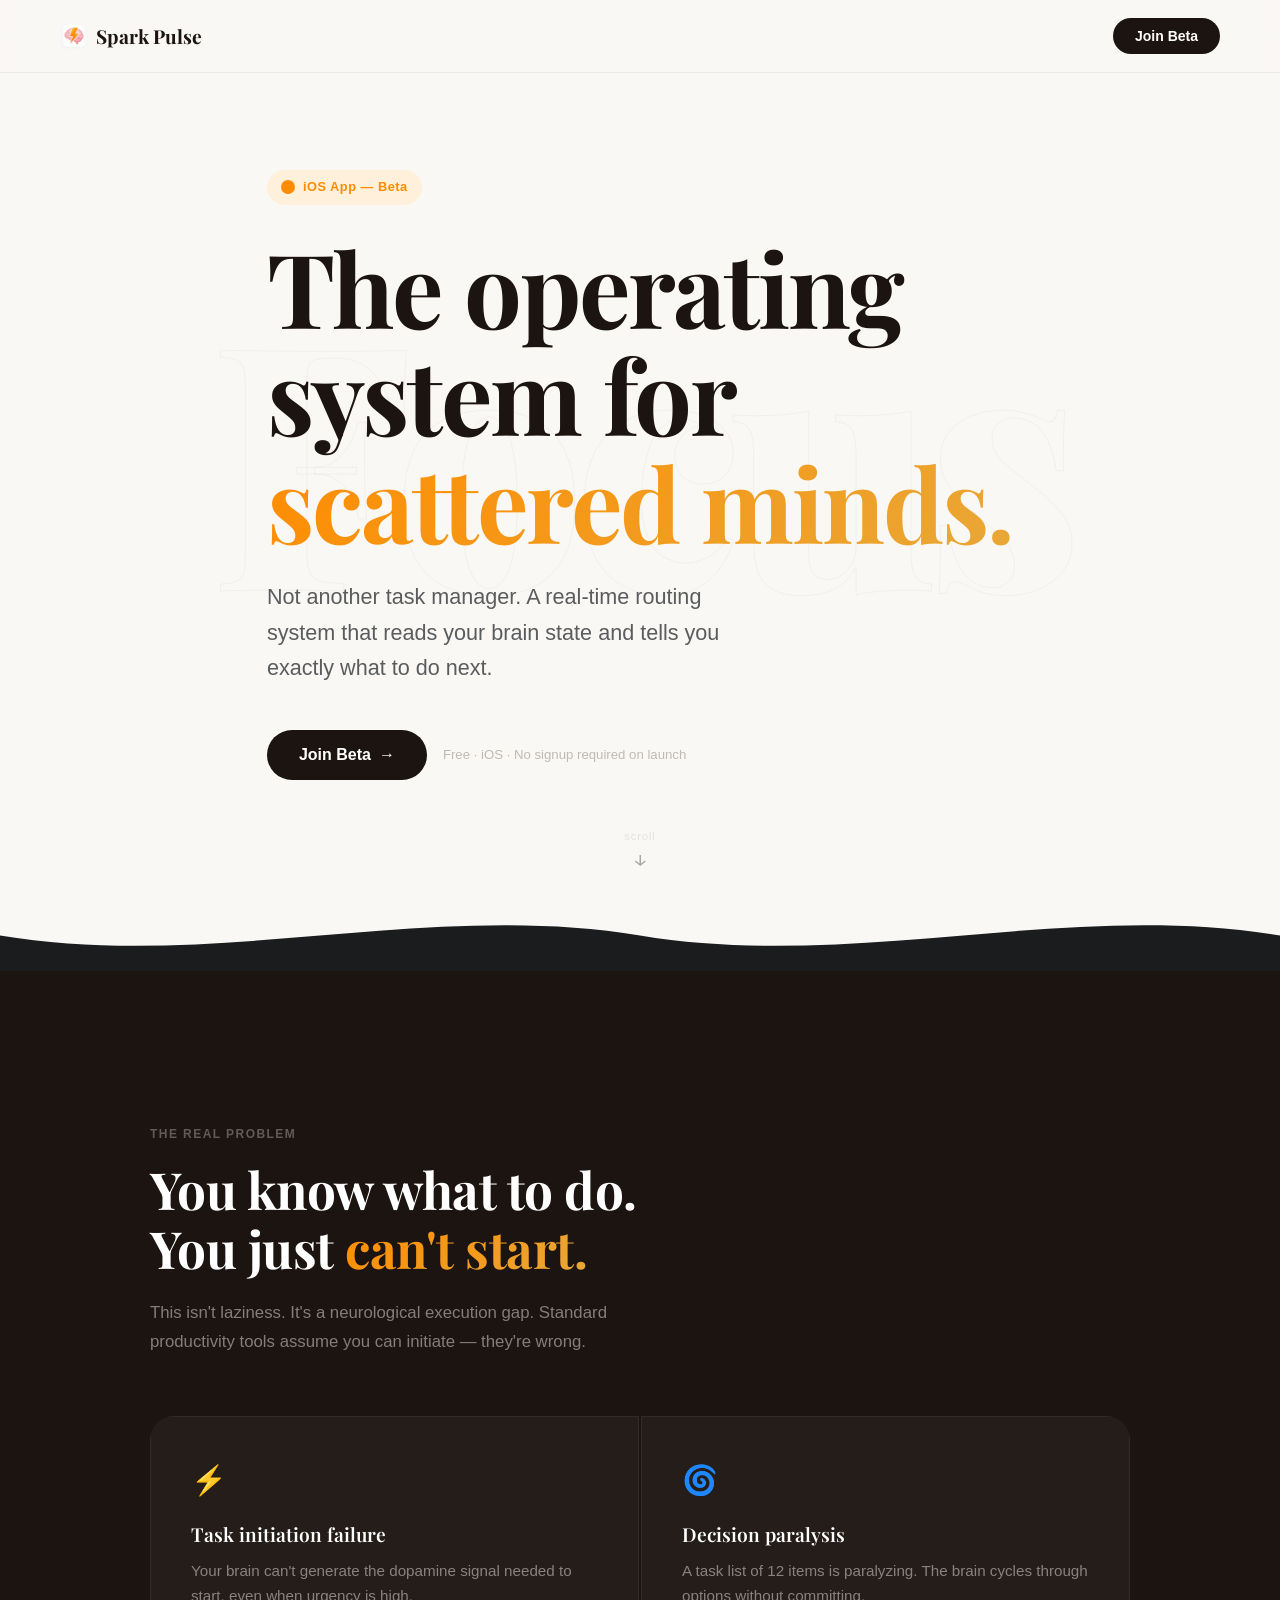
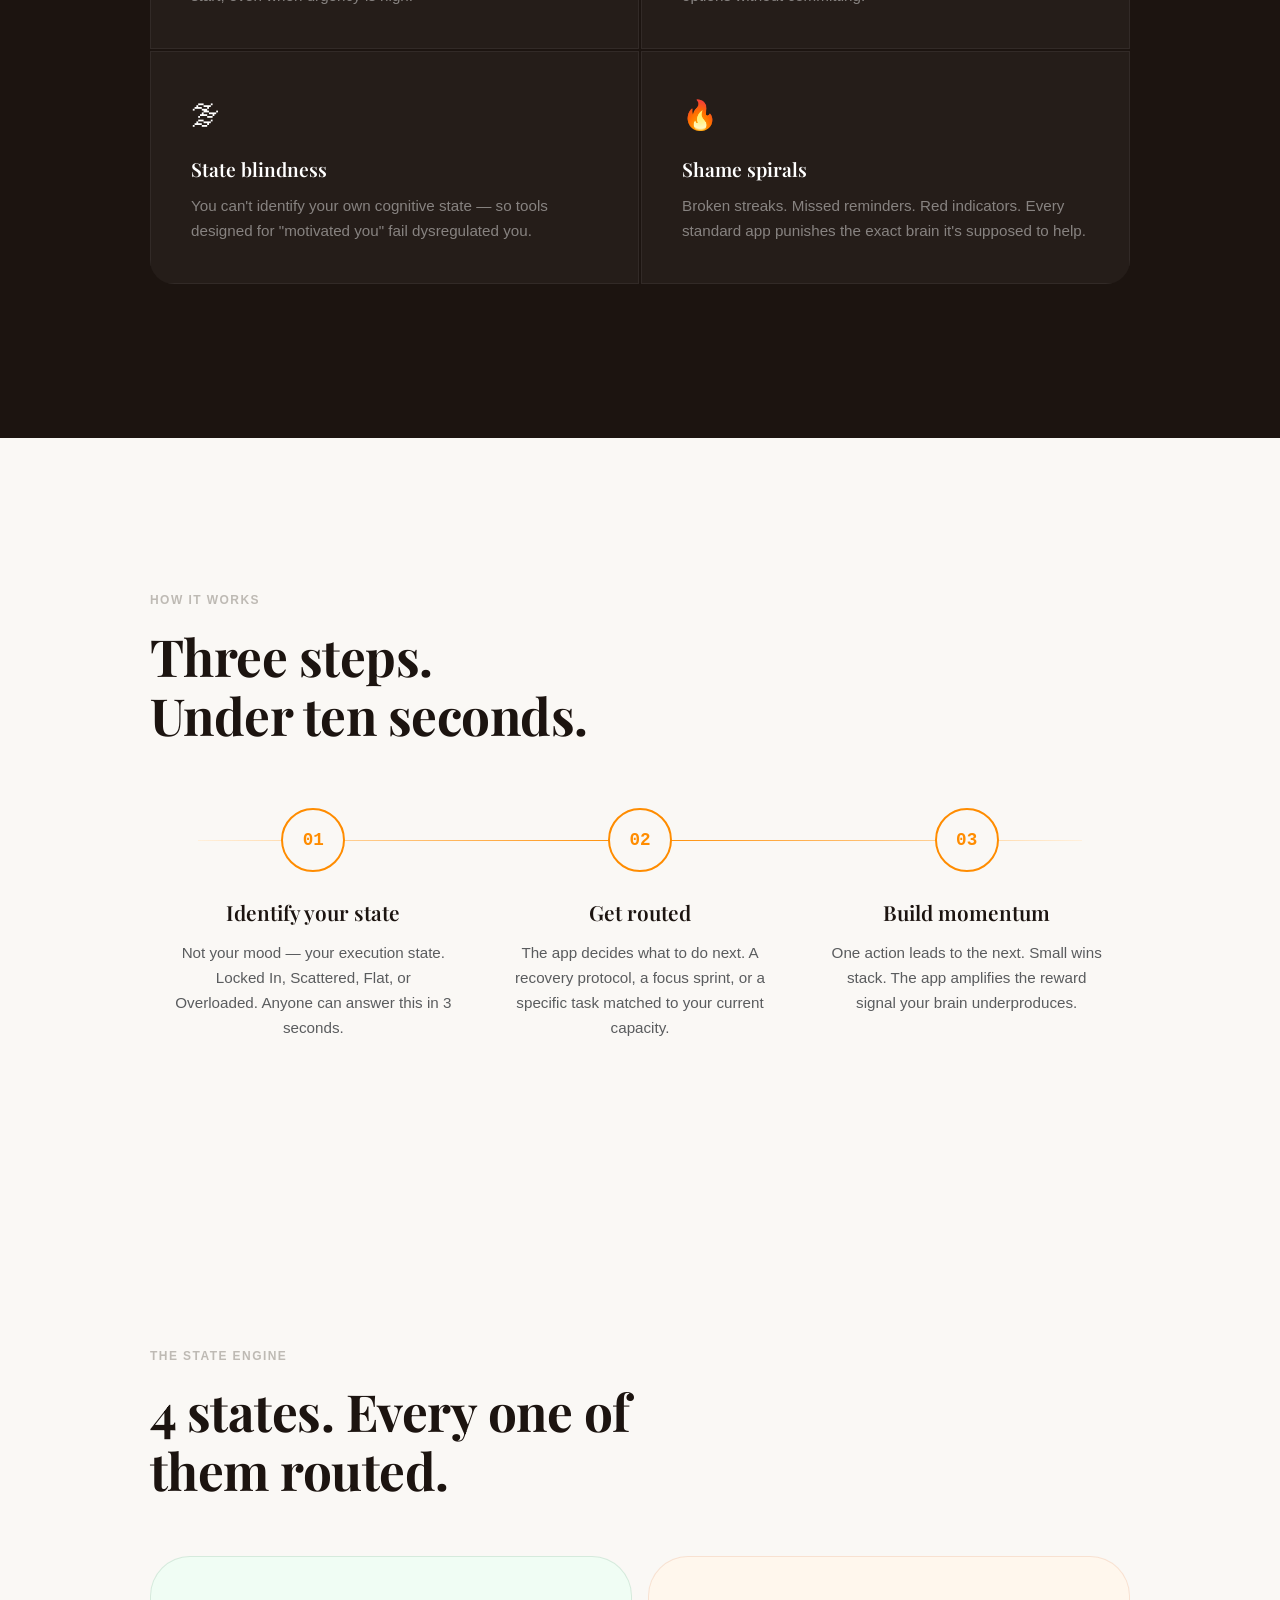
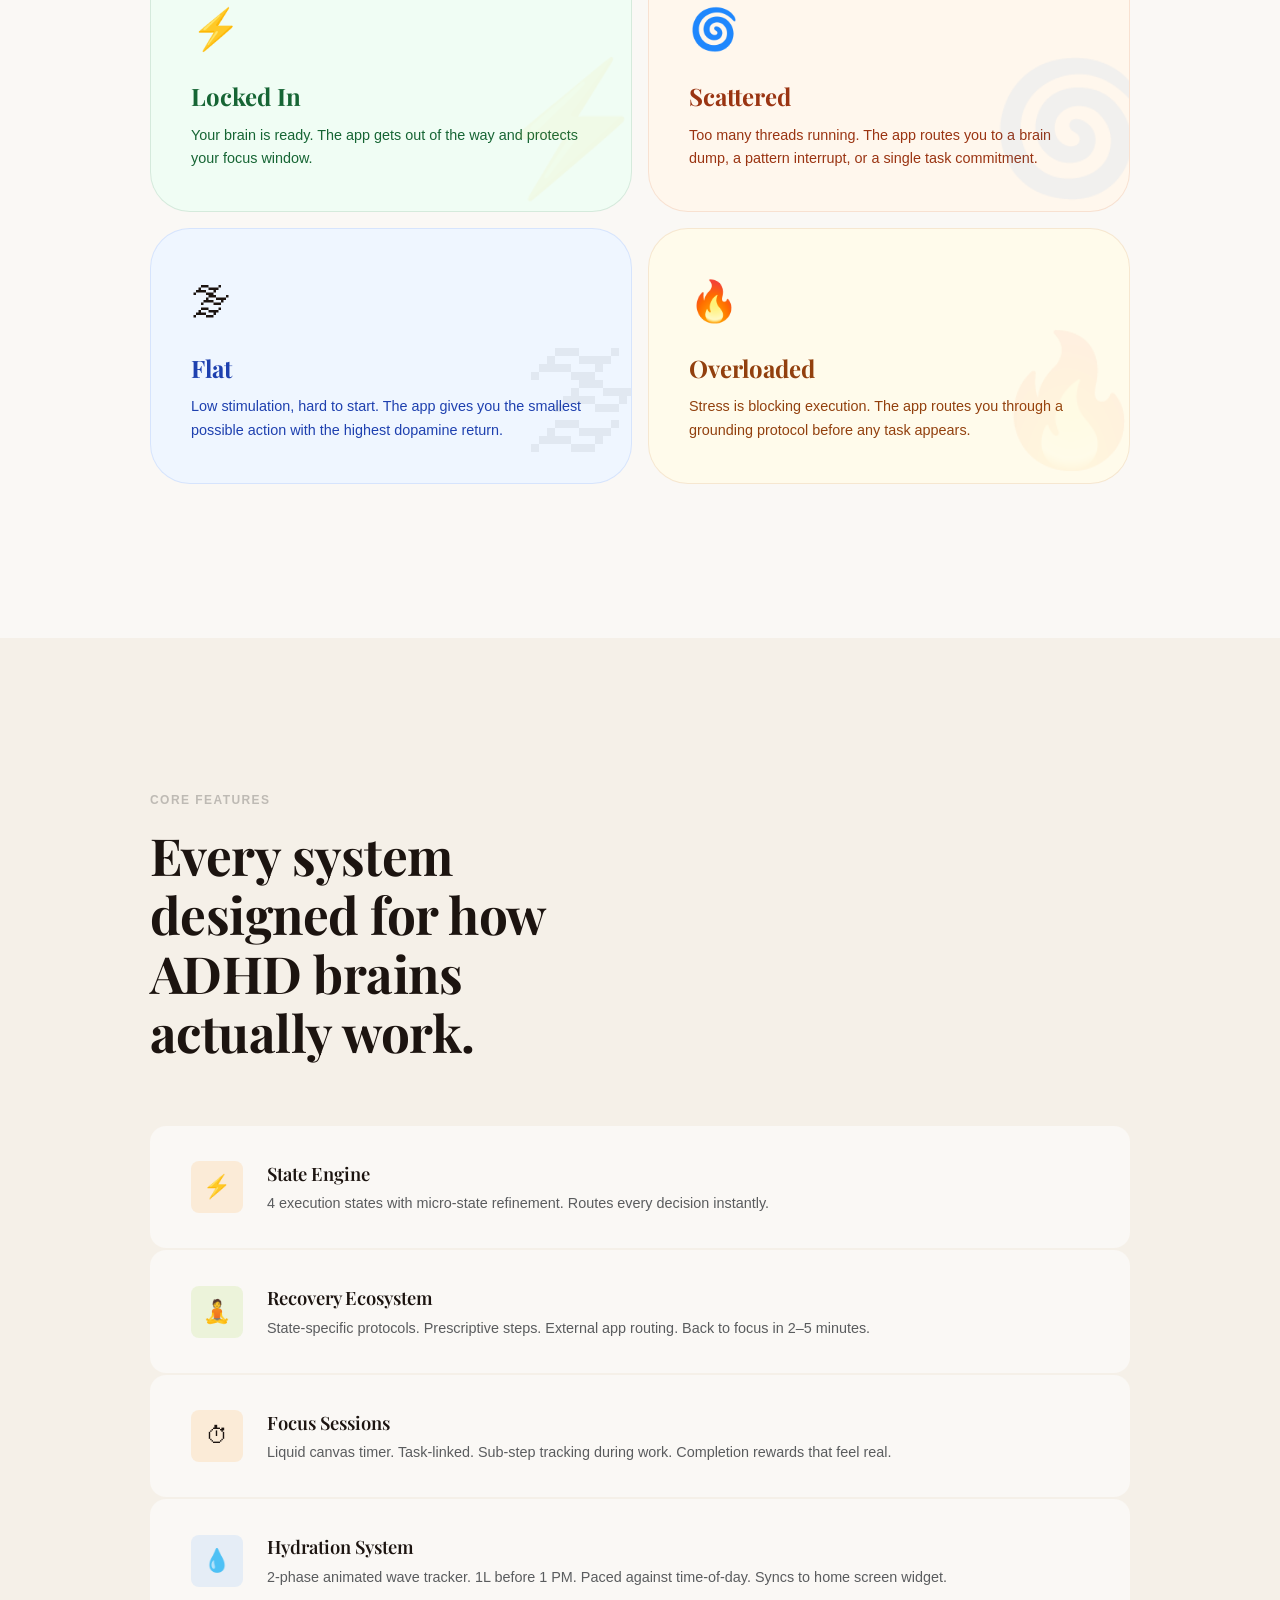
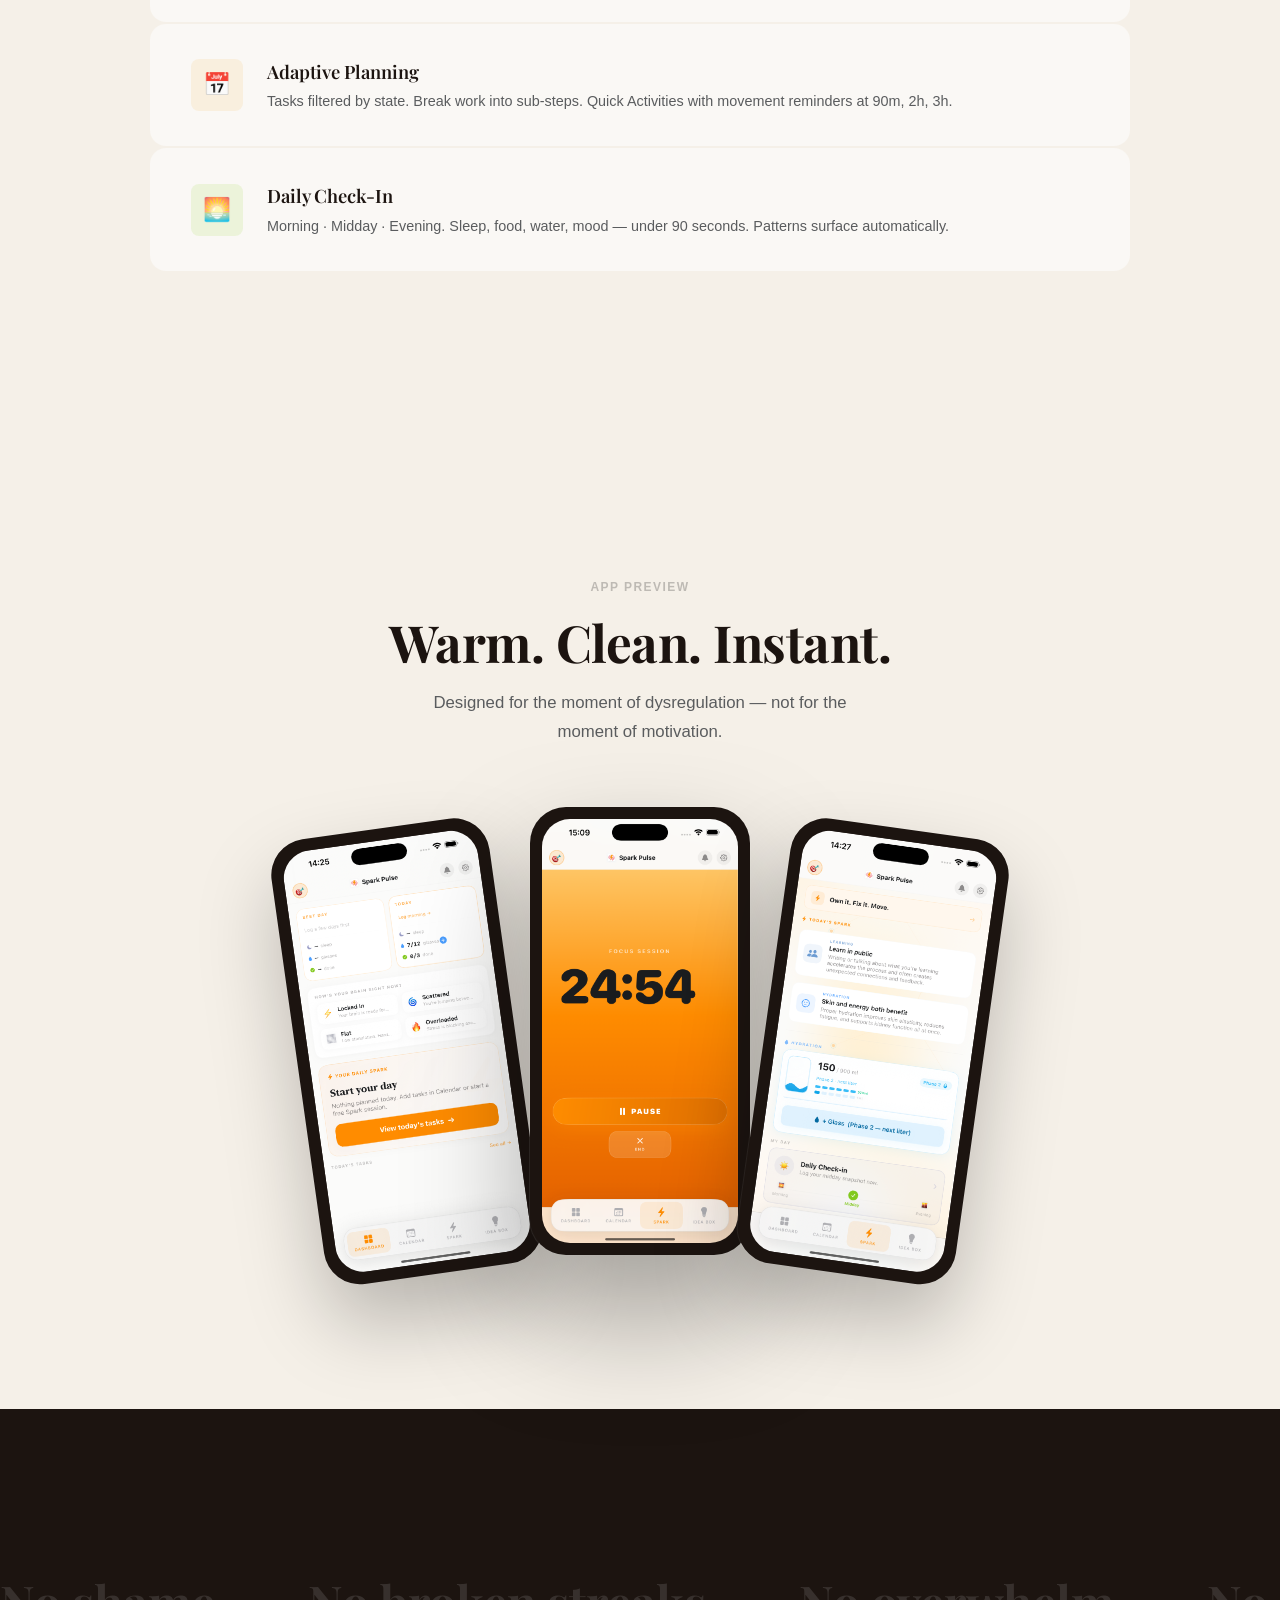
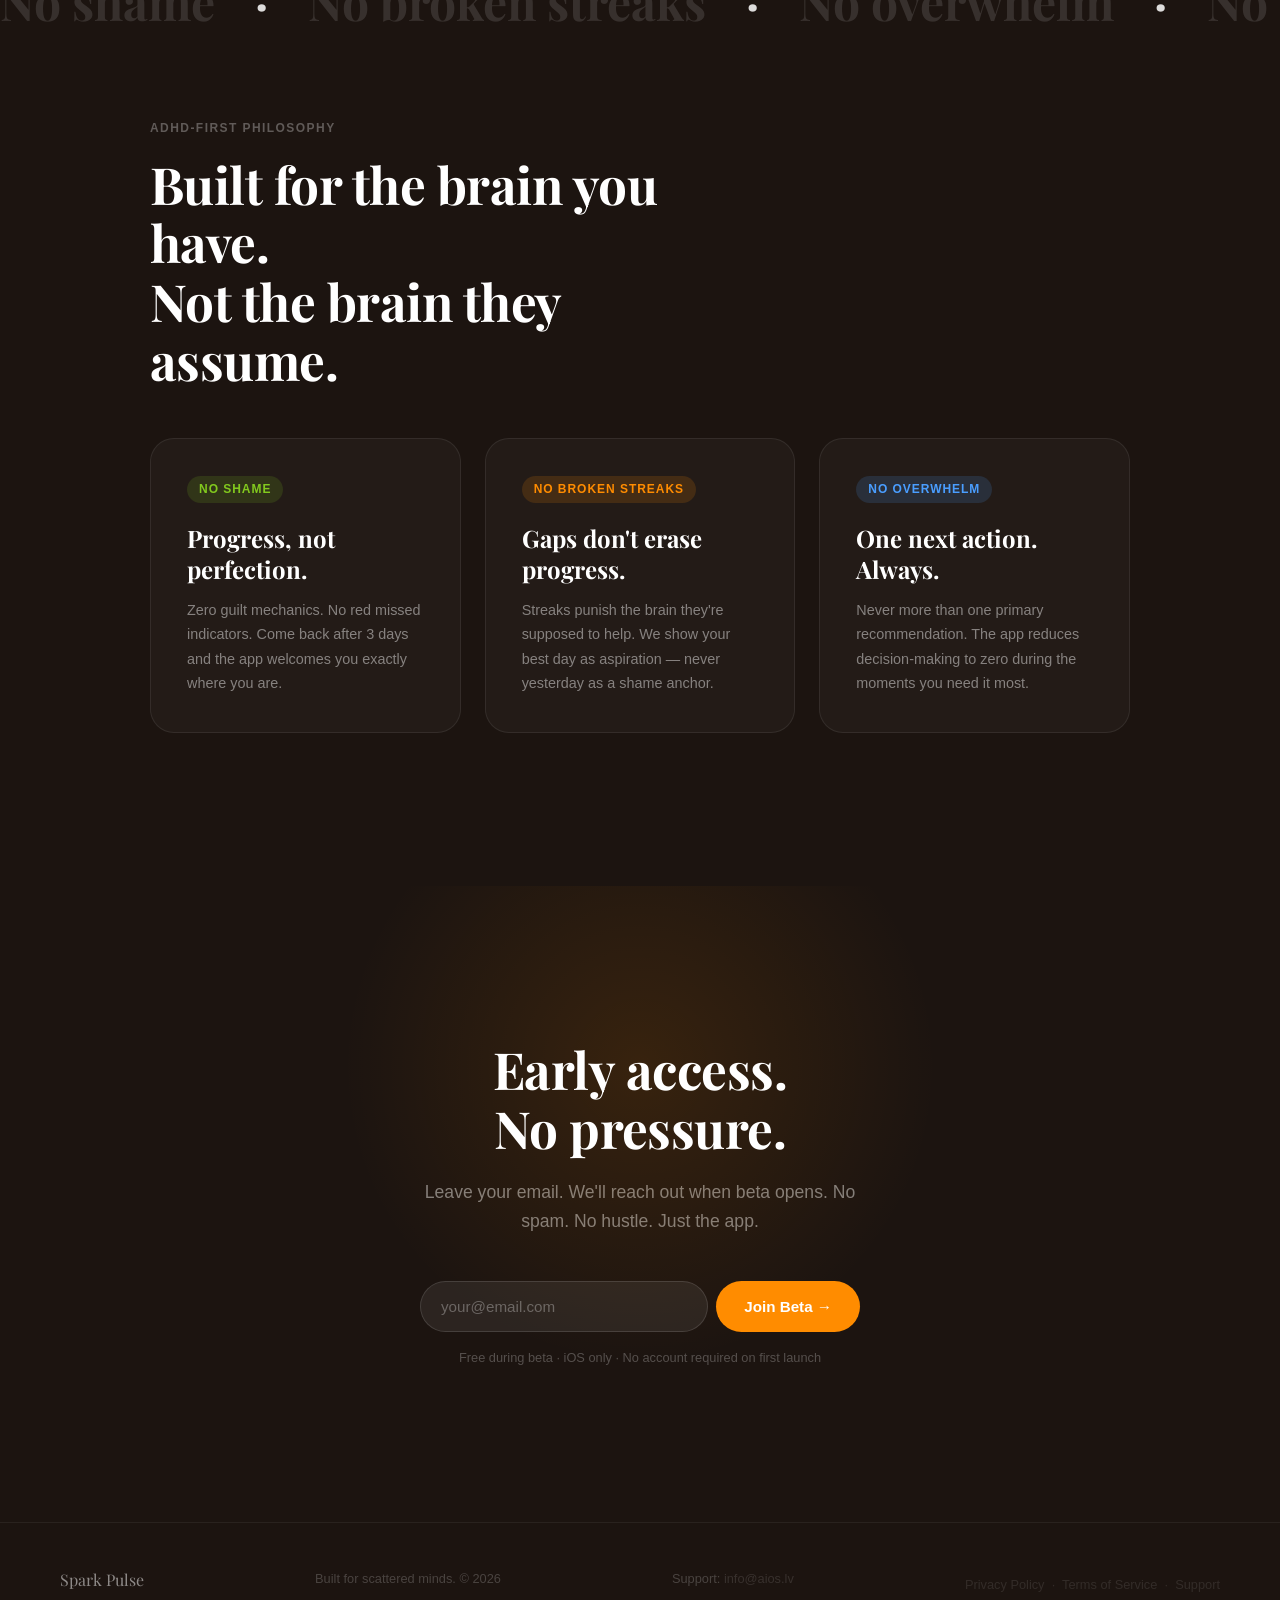
==== commit a1a59201: "Add privacy/terms footer links, update subscription text and dates" ====
--- a/index.html
+++ b/index.html
@@ -384,6 +384,13 @@
   <div class="logo">Spark Pulse</div>
   <p>Built for scattered minds. © 2026</p>
   <p>Support: <a href="mailto:info@aios.lv" style="color:inherit;opacity:0.6;">info@aios.lv</a></p>
+  <p style="margin-top:12px;font-size:0.8rem;opacity:0.5;">
+    <a href="privacy.html" style="color:inherit;">Privacy Policy</a>
+    &nbsp;·&nbsp;
+    <a href="terms.html" style="color:inherit;">Terms of Service</a>
+    &nbsp;·&nbsp;
+    <a href="support.html" style="color:inherit;">Support</a>
+  </p>
 </footer>
 
 <script src="script.js"></script>
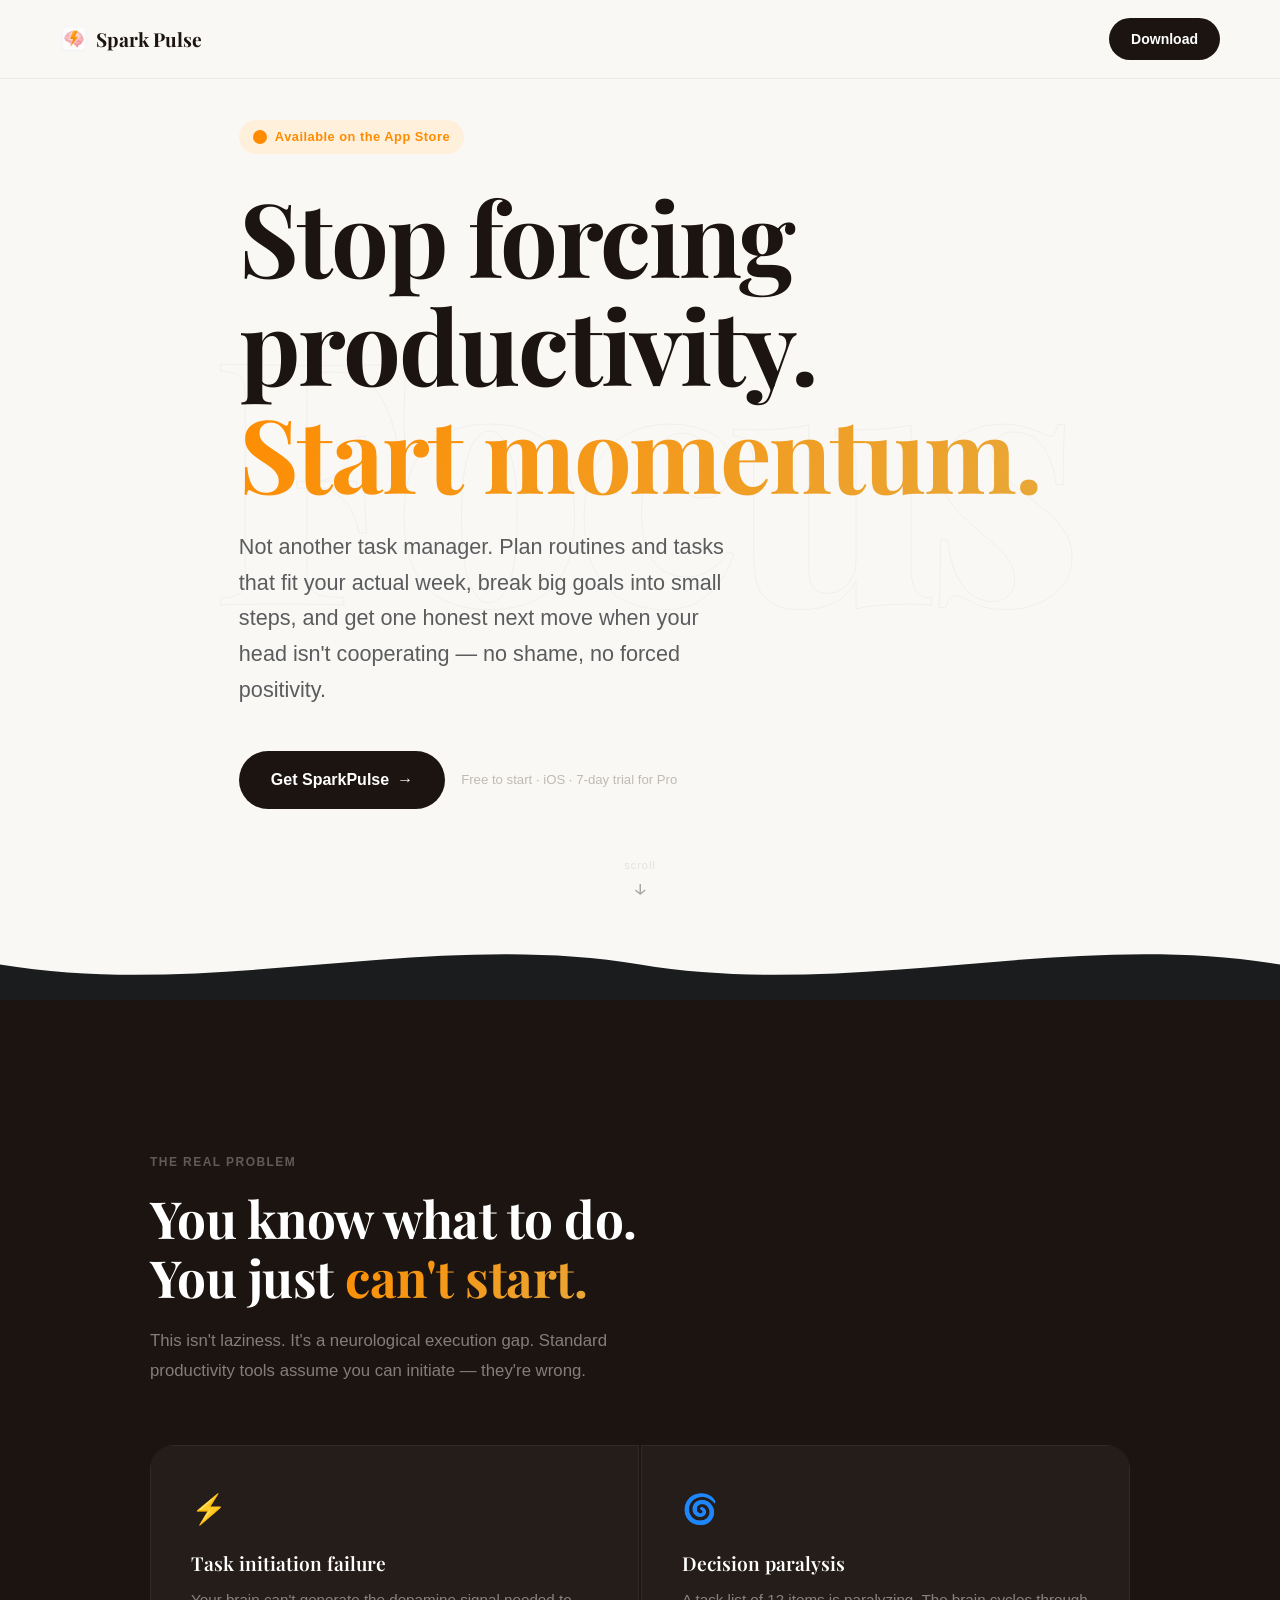
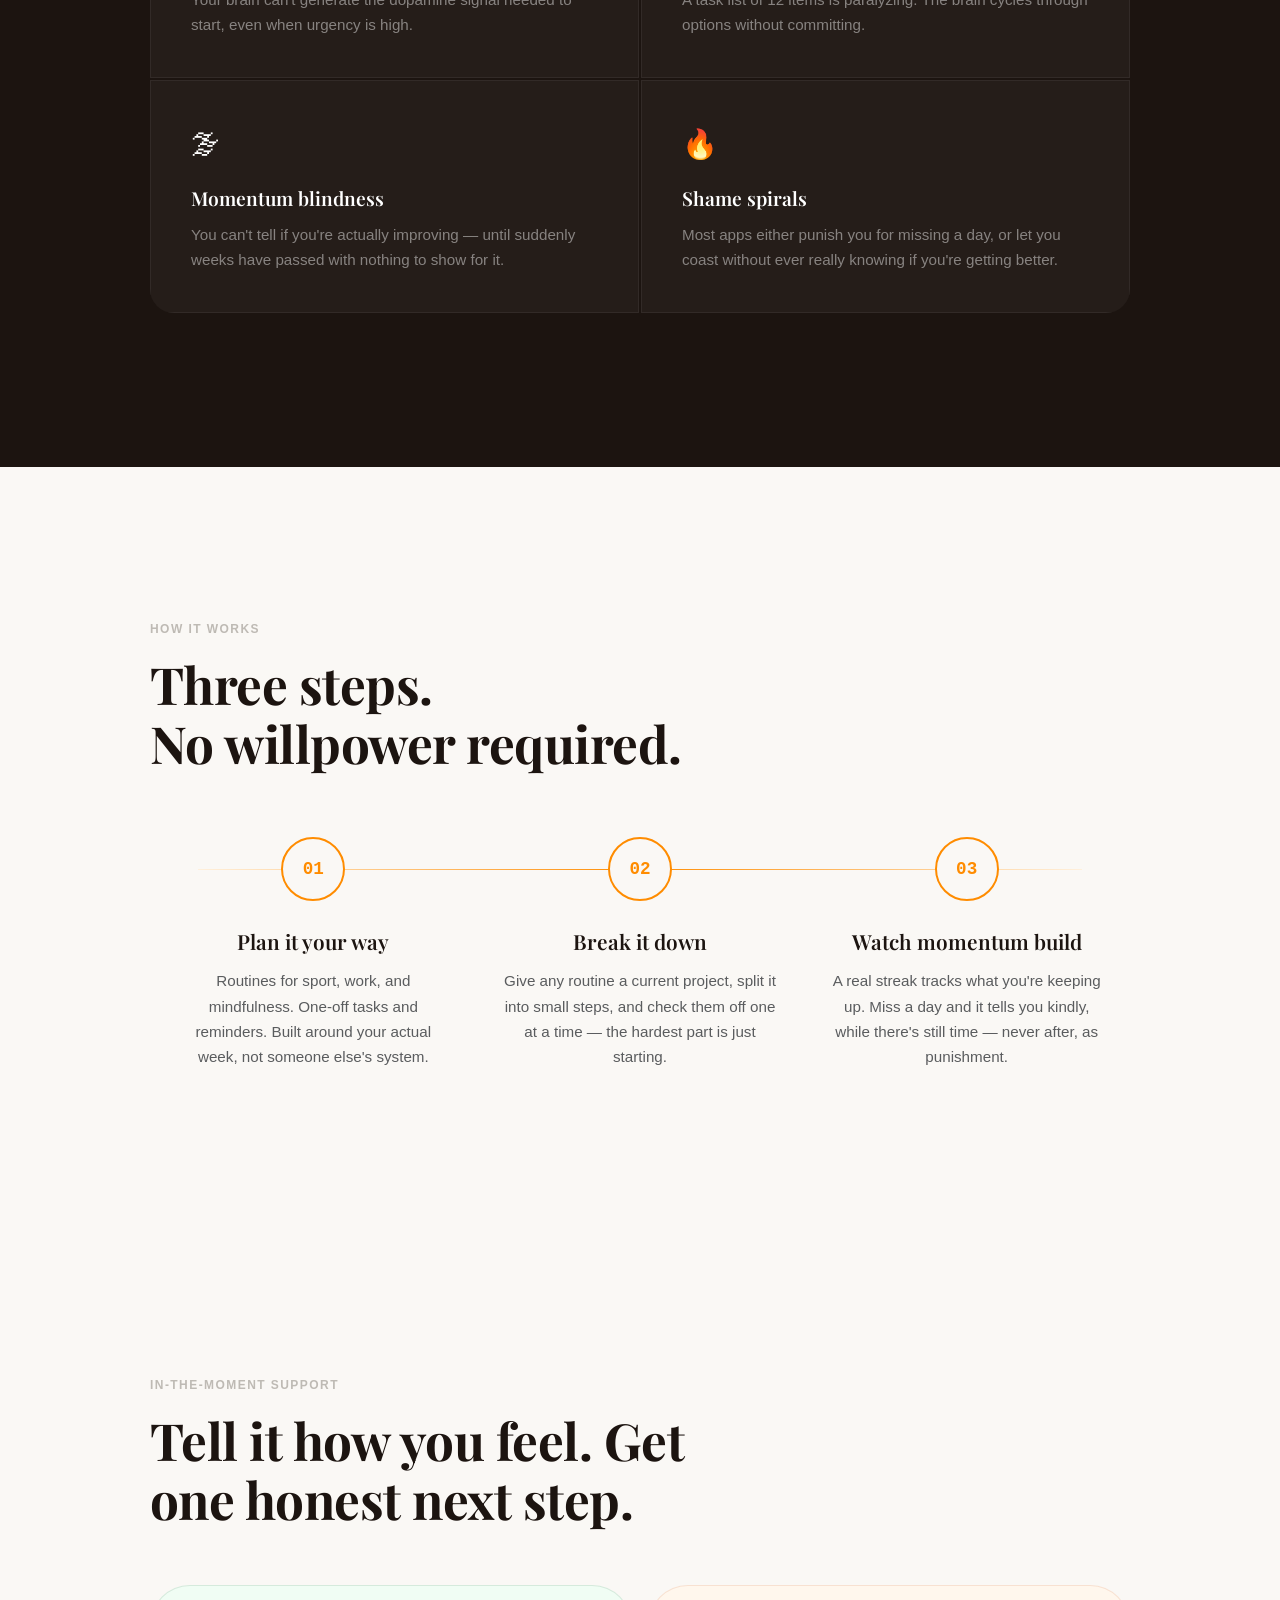
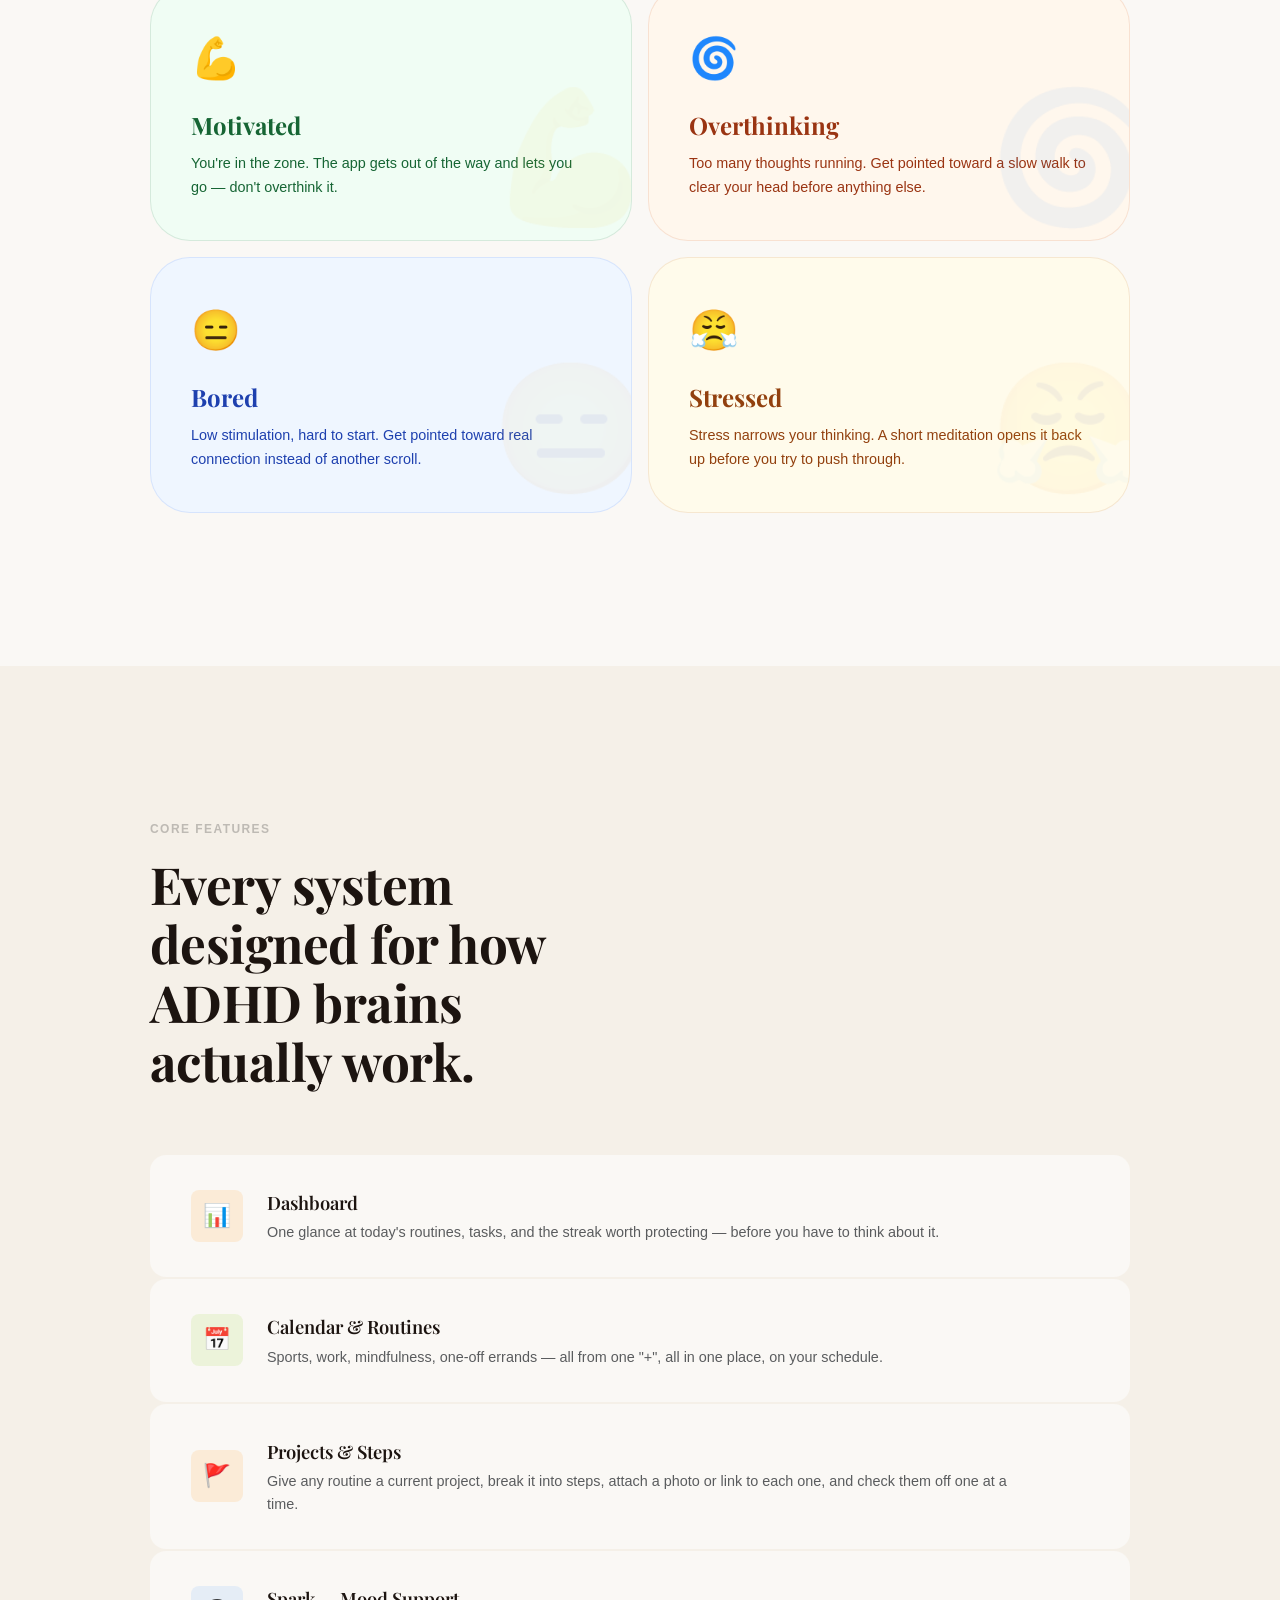
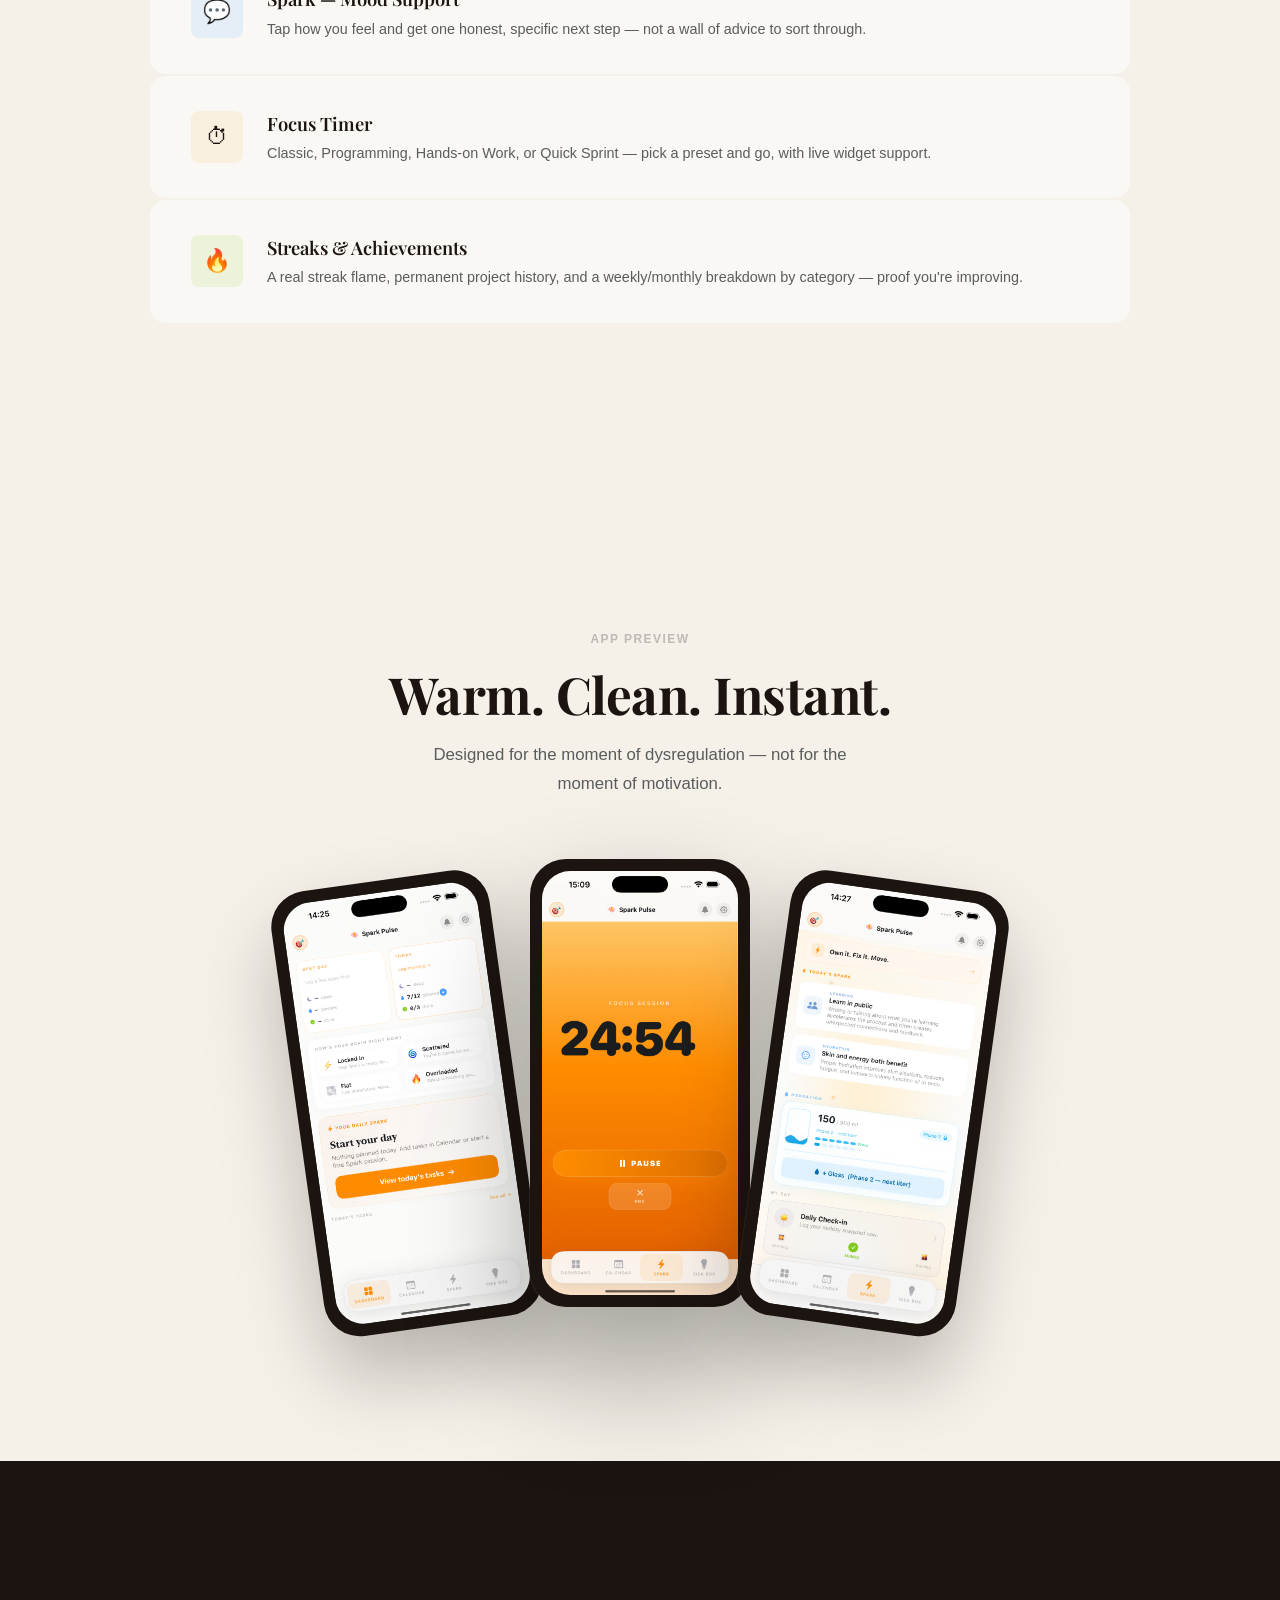
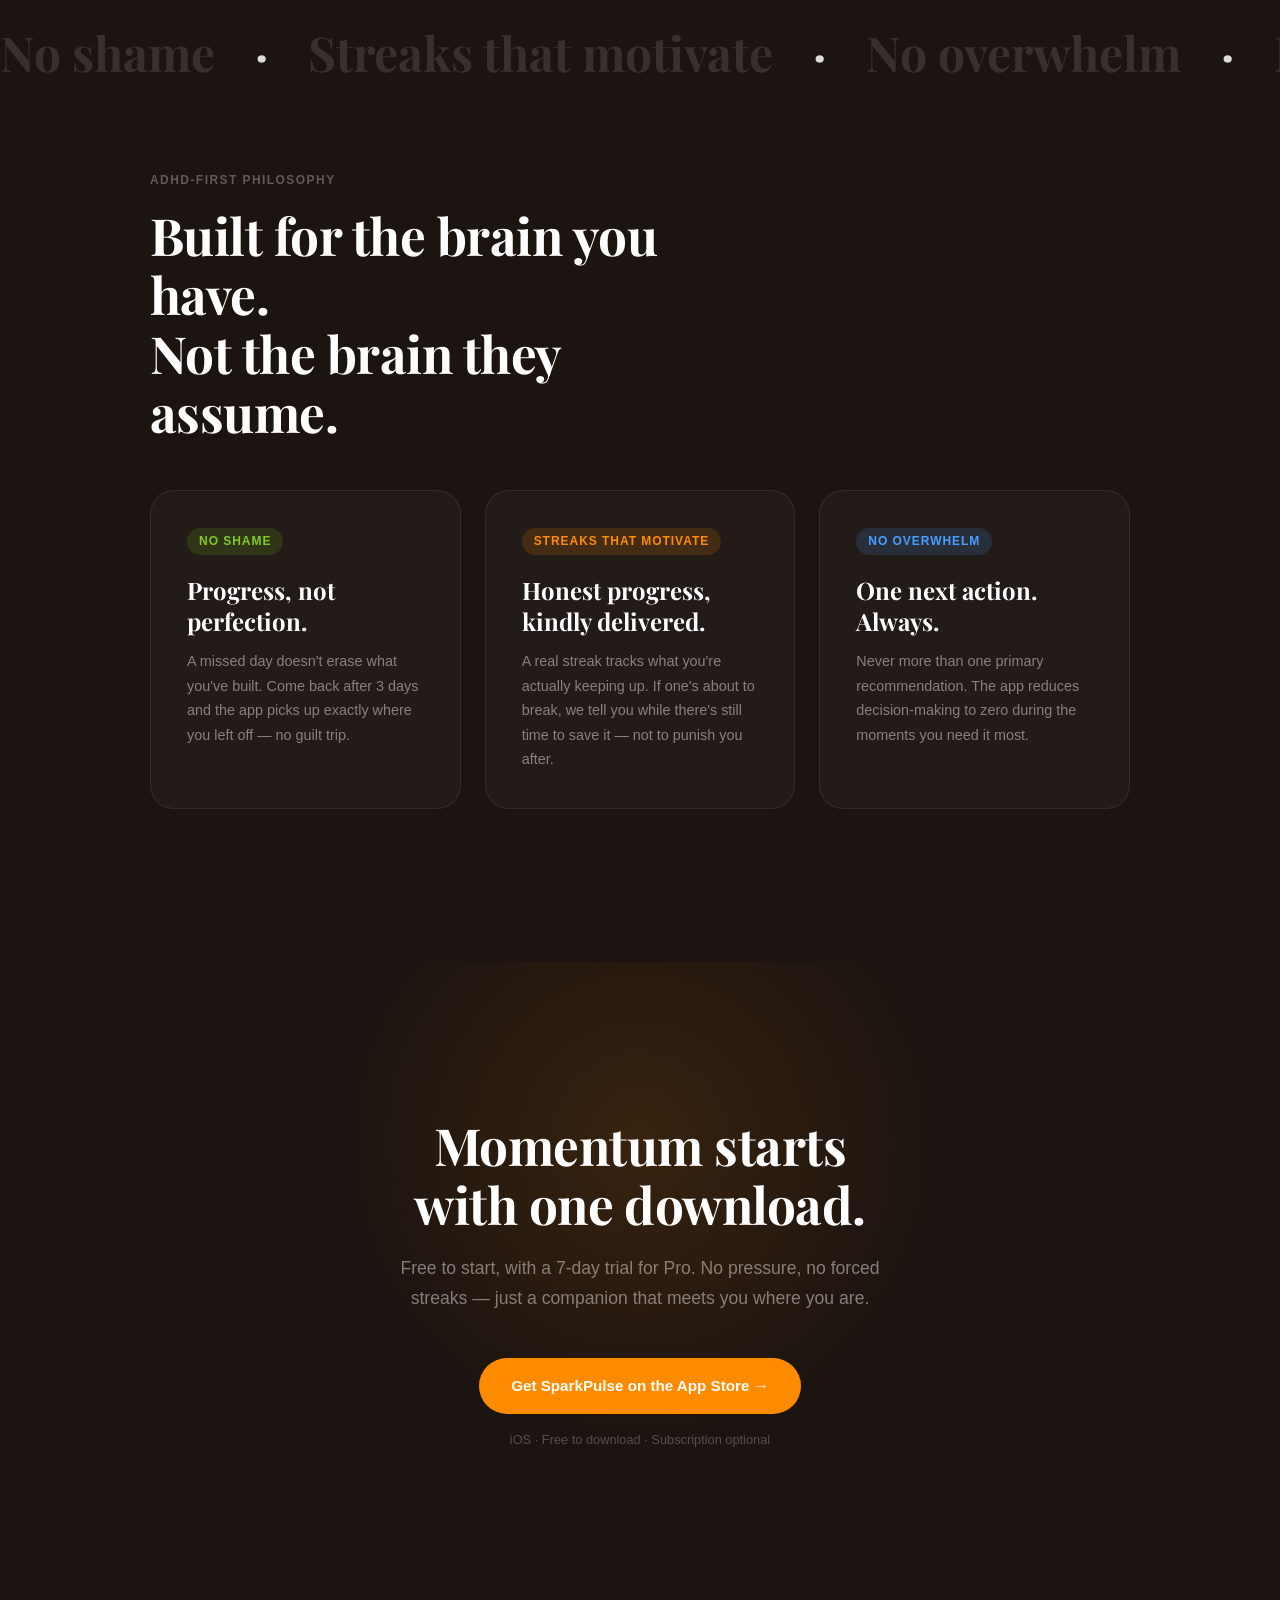
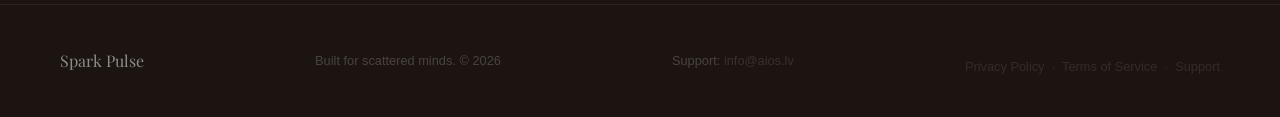
==== commit c7663821: "Rewrite landing page to match shipping app, add real App Store link The site still described the old" ====
--- a/index.html
+++ b/index.html
@@ -3,9 +3,9 @@
 <head>
   <meta charset="UTF-8">
   <meta name="viewport" content="width=device-width, initial-scale=1.0">
-  <meta name="description" content="Spark Pulse — the operating system for scattered minds. State-based execution for ADHD brains. No shame. No broken streaks. No overwhelm.">
-  <meta property="og:title" content="Spark Pulse — For Scattered Minds">
-  <meta property="og:description" content="Identify your state. Get routed. Build momentum. The ADHD-first execution system.">
+  <meta name="description" content="SparkPulse — momentum, not shame. Plan routines and tasks, break big goals into small steps, get honest mood support in the moment, and watch real momentum build. Built for ADHD brains.">
+  <meta property="og:title" content="SparkPulse — Momentum, Not Shame">
+  <meta property="og:description" content="Stop forcing productivity. Small steps, honest streaks, and support that meets you where your head actually is today.">
   <meta property="og:type" content="website">
   <meta property="og:url" content="https://devbergs.github.io/sparkpulse-website/">
   <meta property="og:image" content="https://devbergs.github.io/sparkpulse-website/og-image.png">
@@ -13,10 +13,10 @@
   <meta property="og:image:height" content="630">
   <meta name="theme-color" content="#FAF8F5">
   <meta name="twitter:card" content="summary_large_image">
-  <meta name="twitter:title" content="Spark Pulse — For Scattered Minds">
-  <meta name="twitter:description" content="Identify your state. Get routed. Build momentum. The ADHD-first execution system.">
+  <meta name="twitter:title" content="SparkPulse — Momentum, Not Shame">
+  <meta name="twitter:description" content="Stop forcing productivity. Small steps, honest streaks, and support that meets you where your head actually is today.">
   <meta name="twitter:image" content="https://devbergs.github.io/sparkpulse-website/og-image.png">
-  <title>Spark Pulse — For Scattered Minds</title>
+  <title>SparkPulse — Momentum, Not Shame</title>
 
   <!-- Favicon -->
   <link rel="icon" type="image/png" sizes="32x32" href="favicon-32.png">
@@ -37,7 +37,7 @@
     <img src="icon.png" alt="Spark Pulse" class="nav-icon">
     Spark Pulse
   </a>
-  <button class="nav-cta" data-action="nav-cta">Join Beta</button>
+  <a class="nav-cta" href="https://apps.apple.com/us/app/spark-pulse/id6780839534" target="_blank" rel="noopener" data-action="nav-cta">Download</a>
 </nav>
 
 <!-- ── HERO ─────────────────────────────────────────────────── -->
@@ -47,27 +47,28 @@
 
     <div class="hero-tag">
       <svg viewBox="0 0 14 14" fill="currentColor"><circle cx="7" cy="7" r="7"/></svg>
-      iOS App — Beta
+      Available on the App Store
     </div>
 
     <h1 class="t-display hero-headline">
-      The operating<br>
-      system for<br>
-      <em>scattered minds.</em>
+      Stop forcing<br>
+      productivity.<br>
+      <em>Start momentum.</em>
     </h1>
 
     <p class="hero-sub">
-      Not another task manager.
-      A real-time routing system that reads your brain state
-      and tells you exactly what to do next.
+      Not another task manager. Plan routines and tasks that fit your
+      actual week, break big goals into small steps, and get one honest
+      next move when your head isn't cooperating — no shame, no forced
+      positivity.
     </p>
 
     <div class="hero-actions">
-      <button class="btn-primary" data-action="hero-cta">
-        <span>Join Beta</span>
+      <a class="btn-primary" href="https://apps.apple.com/us/app/spark-pulse/id6780839534" target="_blank" rel="noopener" data-action="hero-cta">
+        <span>Get SparkPulse</span>
         <span>→</span>
-      </button>
-      <span class="hero-note">Free · iOS · No signup required on launch</span>
+      </a>
+      <span class="hero-note">Free to start · iOS · 7-day trial for Pro</span>
     </div>
   </div>
 
@@ -112,13 +113,13 @@
       </div>
       <div class="problem-card">
         <span class="icon">🌫</span>
-        <h3>State blindness</h3>
-        <p>You can't identify your own cognitive state — so tools designed for "motivated you" fail dysregulated you.</p>
+        <h3>Momentum blindness</h3>
+        <p>You can't tell if you're actually improving — until suddenly weeks have passed with nothing to show for it.</p>
       </div>
       <div class="problem-card">
         <span class="icon">🔥</span>
         <h3>Shame spirals</h3>
-        <p>Broken streaks. Missed reminders. Red indicators. Every standard app punishes the exact brain it's supposed to help.</p>
+        <p>Most apps either punish you for missing a day, or let you coast without ever really knowing if you're getting better.</p>
       </div>
     </div>
   </div>
@@ -129,61 +130,61 @@
   <div class="container">
     <p class="t-label reveal">How it works</p>
     <h2 class="t-headline reveal delay-1" style="margin-top:16px;">
-      Three steps.<br>Under ten seconds.
+      Three steps.<br>No willpower required.
     </h2>
 
     <div class="steps-row">
       <div class="step reveal delay-1">
         <div class="step-num">01</div>
-        <h3>Identify your state</h3>
-        <p>Not your mood — your execution state. Locked In, Scattered, Flat, or Overloaded. Anyone can answer this in 3 seconds.</p>
+        <h3>Plan it your way</h3>
+        <p>Routines for sport, work, and mindfulness. One-off tasks and reminders. Built around your actual week, not someone else's system.</p>
       </div>
       <div class="step reveal delay-2">
         <div class="step-num">02</div>
-        <h3>Get routed</h3>
-        <p>The app decides what to do next. A recovery protocol, a focus sprint, or a specific task matched to your current capacity.</p>
+        <h3>Break it down</h3>
+        <p>Give any routine a current project, split it into small steps, and check them off one at a time — the hardest part is just starting.</p>
       </div>
       <div class="step reveal delay-3">
         <div class="step-num">03</div>
-        <h3>Build momentum</h3>
-        <p>One action leads to the next. Small wins stack. The app amplifies the reward signal your brain underproduces.</p>
-      </div>
-    </div>
-  </div>
-</section>
-
-<!-- ── STATES ────────────────────────────────────────────────── -->
+        <h3>Watch momentum build</h3>
+        <p>A real streak tracks what you're keeping up. Miss a day and it tells you kindly, while there's still time — never after, as punishment.</p>
+      </div>
+    </div>
+  </div>
+</section>
+
+<!-- ── MOOD SUPPORT ──────────────────────────────────────────── -->
 <section id="states">
   <div class="container">
-    <p class="t-label reveal">The State Engine</p>
+    <p class="t-label reveal">In-the-moment support</p>
     <h2 class="t-headline reveal delay-1" style="margin-top:16px; max-width:560px;">
-      4 states. Every one of them routed.
+      Tell it how you feel. Get one honest next step.
     </h2>
 
     <div class="states-grid">
-      <div class="state-card locked reveal delay-1" data-state="locked_in">
-        <div class="state-emoji">⚡</div>
-        <h3>Locked In</h3>
-        <p>Your brain is ready. The app gets out of the way and protects your focus window.</p>
-        <div class="state-bg" aria-hidden="true">⚡</div>
-      </div>
-      <div class="state-card scatter reveal delay-2" data-state="scattered">
+      <div class="state-card locked reveal delay-1" data-state="motivated">
+        <div class="state-emoji">💪</div>
+        <h3>Motivated</h3>
+        <p>You're in the zone. The app gets out of the way and lets you go — don't overthink it.</p>
+        <div class="state-bg" aria-hidden="true">💪</div>
+      </div>
+      <div class="state-card scatter reveal delay-2" data-state="overthinking">
         <div class="state-emoji">🌀</div>
-        <h3>Scattered</h3>
-        <p>Too many threads running. The app routes you to a brain dump, a pattern interrupt, or a single task commitment.</p>
+        <h3>Overthinking</h3>
+        <p>Too many thoughts running. Get pointed toward a slow walk to clear your head before anything else.</p>
         <div class="state-bg" aria-hidden="true">🌀</div>
       </div>
-      <div class="state-card flat reveal delay-3" data-state="flat">
-        <div class="state-emoji">🌫</div>
-        <h3>Flat</h3>
-        <p>Low stimulation, hard to start. The app gives you the smallest possible action with the highest dopamine return.</p>
-        <div class="state-bg" aria-hidden="true">🌫</div>
-      </div>
-      <div class="state-card over reveal delay-4" data-state="overloaded">
-        <div class="state-emoji">🔥</div>
-        <h3>Overloaded</h3>
-        <p>Stress is blocking execution. The app routes you through a grounding protocol before any task appears.</p>
-        <div class="state-bg" aria-hidden="true">🔥</div>
+      <div class="state-card flat reveal delay-3" data-state="bored">
+        <div class="state-emoji">😑</div>
+        <h3>Bored</h3>
+        <p>Low stimulation, hard to start. Get pointed toward real connection instead of another scroll.</p>
+        <div class="state-bg" aria-hidden="true">😑</div>
+      </div>
+      <div class="state-card over reveal delay-4" data-state="stressed">
+        <div class="state-emoji">😤</div>
+        <h3>Stressed</h3>
+        <p>Stress narrows your thinking. A short meditation opens it back up before you try to push through.</p>
+        <div class="state-bg" aria-hidden="true">😤</div>
       </div>
     </div>
   </div>
@@ -200,67 +201,67 @@
     </div>
 
     <div class="feature-list">
-      <div class="feature-item orange reveal" data-feature="state_engine">
-        <div class="feature-left">
-          <div class="feature-icon">⚡</div>
-          <div class="feature-text">
-            <h3>State Engine</h3>
-            <p>4 execution states with micro-state refinement. Routes every decision instantly.</p>
-          </div>
-        </div>
-        <div class="feature-arrow">→</div>
-      </div>
-
-      <div class="feature-item green reveal delay-1" data-feature="recovery">
-        <div class="feature-left">
-          <div class="feature-icon">🧘</div>
-          <div class="feature-text">
-            <h3>Recovery Ecosystem</h3>
-            <p>State-specific protocols. Prescriptive steps. External app routing. Back to focus in 2–5 minutes.</p>
-          </div>
-        </div>
-        <div class="feature-arrow">→</div>
-      </div>
-
-      <div class="feature-item orange reveal delay-2" data-feature="focus">
+      <div class="feature-item orange reveal" data-feature="dashboard">
+        <div class="feature-left">
+          <div class="feature-icon">📊</div>
+          <div class="feature-text">
+            <h3>Dashboard</h3>
+            <p>One glance at today's routines, tasks, and the streak worth protecting — before you have to think about it.</p>
+          </div>
+        </div>
+        <div class="feature-arrow">→</div>
+      </div>
+
+      <div class="feature-item green reveal delay-1" data-feature="calendar">
+        <div class="feature-left">
+          <div class="feature-icon">📅</div>
+          <div class="feature-text">
+            <h3>Calendar &amp; Routines</h3>
+            <p>Sports, work, mindfulness, one-off errands — all from one "+", all in one place, on your schedule.</p>
+          </div>
+        </div>
+        <div class="feature-arrow">→</div>
+      </div>
+
+      <div class="feature-item orange reveal delay-2" data-feature="projects">
+        <div class="feature-left">
+          <div class="feature-icon">🚩</div>
+          <div class="feature-text">
+            <h3>Projects &amp; Steps</h3>
+            <p>Give any routine a current project, break it into steps, attach a photo or link to each one, and check them off one at a time.</p>
+          </div>
+        </div>
+        <div class="feature-arrow">→</div>
+      </div>
+
+      <div class="feature-item blue reveal delay-3" data-feature="spark">
+        <div class="feature-left">
+          <div class="feature-icon">💬</div>
+          <div class="feature-text">
+            <h3>Spark — Mood Support</h3>
+            <p>Tap how you feel and get one honest, specific next step — not a wall of advice to sort through.</p>
+          </div>
+        </div>
+        <div class="feature-arrow">→</div>
+      </div>
+
+      <div class="feature-item amber reveal delay-4" data-feature="focus">
         <div class="feature-left">
           <div class="feature-icon">⏱</div>
           <div class="feature-text">
-            <h3>Focus Sessions</h3>
-            <p>Liquid canvas timer. Task-linked. Sub-step tracking during work. Completion rewards that feel real.</p>
-          </div>
-        </div>
-        <div class="feature-arrow">→</div>
-      </div>
-
-      <div class="feature-item blue reveal delay-3" data-feature="hydration">
-        <div class="feature-left">
-          <div class="feature-icon">💧</div>
-          <div class="feature-text">
-            <h3>Hydration System</h3>
-            <p>2-phase animated wave tracker. 1L before 1 PM. Paced against time-of-day. Syncs to home screen widget.</p>
-          </div>
-        </div>
-        <div class="feature-arrow">→</div>
-      </div>
-
-      <div class="feature-item amber reveal delay-4" data-feature="planning">
-        <div class="feature-left">
-          <div class="feature-icon">📅</div>
-          <div class="feature-text">
-            <h3>Adaptive Planning</h3>
-            <p>Tasks filtered by state. Break work into sub-steps. Quick Activities with movement reminders at 90m, 2h, 3h.</p>
-          </div>
-        </div>
-        <div class="feature-arrow">→</div>
-      </div>
-
-      <div class="feature-item green reveal" data-feature="checkin">
-        <div class="feature-left">
-          <div class="feature-icon">🌅</div>
-          <div class="feature-text">
-            <h3>Daily Check-In</h3>
-            <p>Morning · Midday · Evening. Sleep, food, water, mood — under 90 seconds. Patterns surface automatically.</p>
+            <h3>Focus Timer</h3>
+            <p>Classic, Programming, Hands-on Work, or Quick Sprint — pick a preset and go, with live widget support.</p>
+          </div>
+        </div>
+        <div class="feature-arrow">→</div>
+      </div>
+
+      <div class="feature-item green reveal" data-feature="streaks">
+        <div class="feature-left">
+          <div class="feature-icon">🔥</div>
+          <div class="feature-text">
+            <h3>Streaks &amp; Achievements</h3>
+            <p>A real streak flame, permanent project history, and a weekly/monthly breakdown by category — proof you're improving.</p>
           </div>
         </div>
         <div class="feature-arrow">→</div>
@@ -283,17 +284,17 @@
     <div class="preview-phones reveal delay-2">
       <div class="phone-mock left">
         <div class="phone-screen">
-          <img src="screenshots/dashboard.png" alt="Spark Pulse — Dashboard State Engine" loading="lazy">
+          <img src="screenshots/dashboard.png" alt="SparkPulse — Dashboard" loading="lazy">
         </div>
       </div>
       <div class="phone-mock center">
         <div class="phone-screen">
-          <img src="screenshots/focus-timer.png" alt="Spark Pulse — Focus Timer" loading="lazy">
+          <img src="screenshots/focus-timer.png" alt="SparkPulse — Focus Timer" loading="lazy">
         </div>
       </div>
       <div class="phone-mock right">
         <div class="phone-screen">
-          <img src="screenshots/activations.png" alt="Spark Pulse — Activations Library" loading="lazy">
+          <img src="screenshots/activations.png" alt="SparkPulse — Routines &amp; Projects" loading="lazy">
         </div>
       </div>
     </div>
@@ -306,19 +307,19 @@
     <div class="marquee-track">
       <span class="marquee-item">No shame</span>
       <span class="marquee-item highlight">·</span>
-      <span class="marquee-item">No broken streaks</span>
+      <span class="marquee-item">Streaks that motivate</span>
       <span class="marquee-item highlight">·</span>
       <span class="marquee-item">No overwhelm</span>
       <span class="marquee-item highlight">·</span>
       <span class="marquee-item">No shame</span>
       <span class="marquee-item highlight">·</span>
-      <span class="marquee-item">No broken streaks</span>
+      <span class="marquee-item">Streaks that motivate</span>
       <span class="marquee-item highlight">·</span>
       <span class="marquee-item">No overwhelm</span>
       <span class="marquee-item highlight">·</span>
       <span class="marquee-item">No shame</span>
       <span class="marquee-item highlight">·</span>
-      <span class="marquee-item">No broken streaks</span>
+      <span class="marquee-item">Streaks that motivate</span>
       <span class="marquee-item highlight">·</span>
       <span class="marquee-item">No overwhelm</span>
       <span class="marquee-item highlight">·</span>
@@ -335,12 +336,12 @@
       <div class="philosophy-card no-shame reveal delay-1">
         <span class="tag">NO SHAME</span>
         <h3>Progress, not perfection.</h3>
-        <p>Zero guilt mechanics. No red missed indicators. Come back after 3 days and the app welcomes you exactly where you are.</p>
+        <p>A missed day doesn't erase what you've built. Come back after 3 days and the app picks up exactly where you left off — no guilt trip.</p>
       </div>
       <div class="philosophy-card no-streak reveal delay-2">
-        <span class="tag">NO BROKEN STREAKS</span>
-        <h3>Gaps don't erase progress.</h3>
-        <p>Streaks punish the brain they're supposed to help. We show your best day as aspiration — never yesterday as a shame anchor.</p>
+        <span class="tag">STREAKS THAT MOTIVATE</span>
+        <h3>Honest progress, kindly delivered.</h3>
+        <p>A real streak tracks what you're actually keeping up. If one's about to break, we tell you while there's still time to save it — not to punish you after.</p>
       </div>
       <div class="philosophy-card no-over reveal delay-3">
         <span class="tag">NO OVERWHELM</span>
@@ -351,30 +352,25 @@
   </div>
 </section>
 
-<!-- ── BETA CTA ───────────────────────────────────────────────── -->
+<!-- ── DOWNLOAD CTA ──────────────────────────────────────────── -->
 <section id="beta">
   <div class="beta-glow" aria-hidden="true"></div>
   <div class="container">
     <h2 class="t-headline beta-headline reveal">
-      Early access.<br>No pressure.
+      Momentum starts<br>with one download.
     </h2>
     <p class="beta-sub reveal delay-1">
-      Leave your email. We'll reach out when beta opens.
-      No spam. No hustle. Just the app.
-    </p>
-
-    <form class="email-form reveal delay-2" id="beta-form">
-      <input
-        type="email"
-        class="email-input"
-        placeholder="your@email.com"
-        required
-        autocomplete="email"
-      >
-      <button type="submit" class="email-submit">Join Beta →</button>
-    </form>
+      Free to start, with a 7-day trial for Pro. No pressure,
+      no forced streaks — just a companion that meets you where you are.
+    </p>
+
+    <div class="reveal delay-2" style="display:flex; justify-content:center; margin-top:8px;">
+      <a href="https://apps.apple.com/us/app/spark-pulse/id6780839534" target="_blank" rel="noopener" class="email-submit" style="display:inline-flex; align-items:center; gap:10px; text-decoration:none; padding:16px 32px;">
+        Get SparkPulse on the App Store →
+      </a>
+    </div>
     <p class="email-note reveal delay-3">
-      Free during beta · iOS only · No account required on first launch
+      iOS · Free to download · Subscription optional
     </p>
   </div>
 </section>
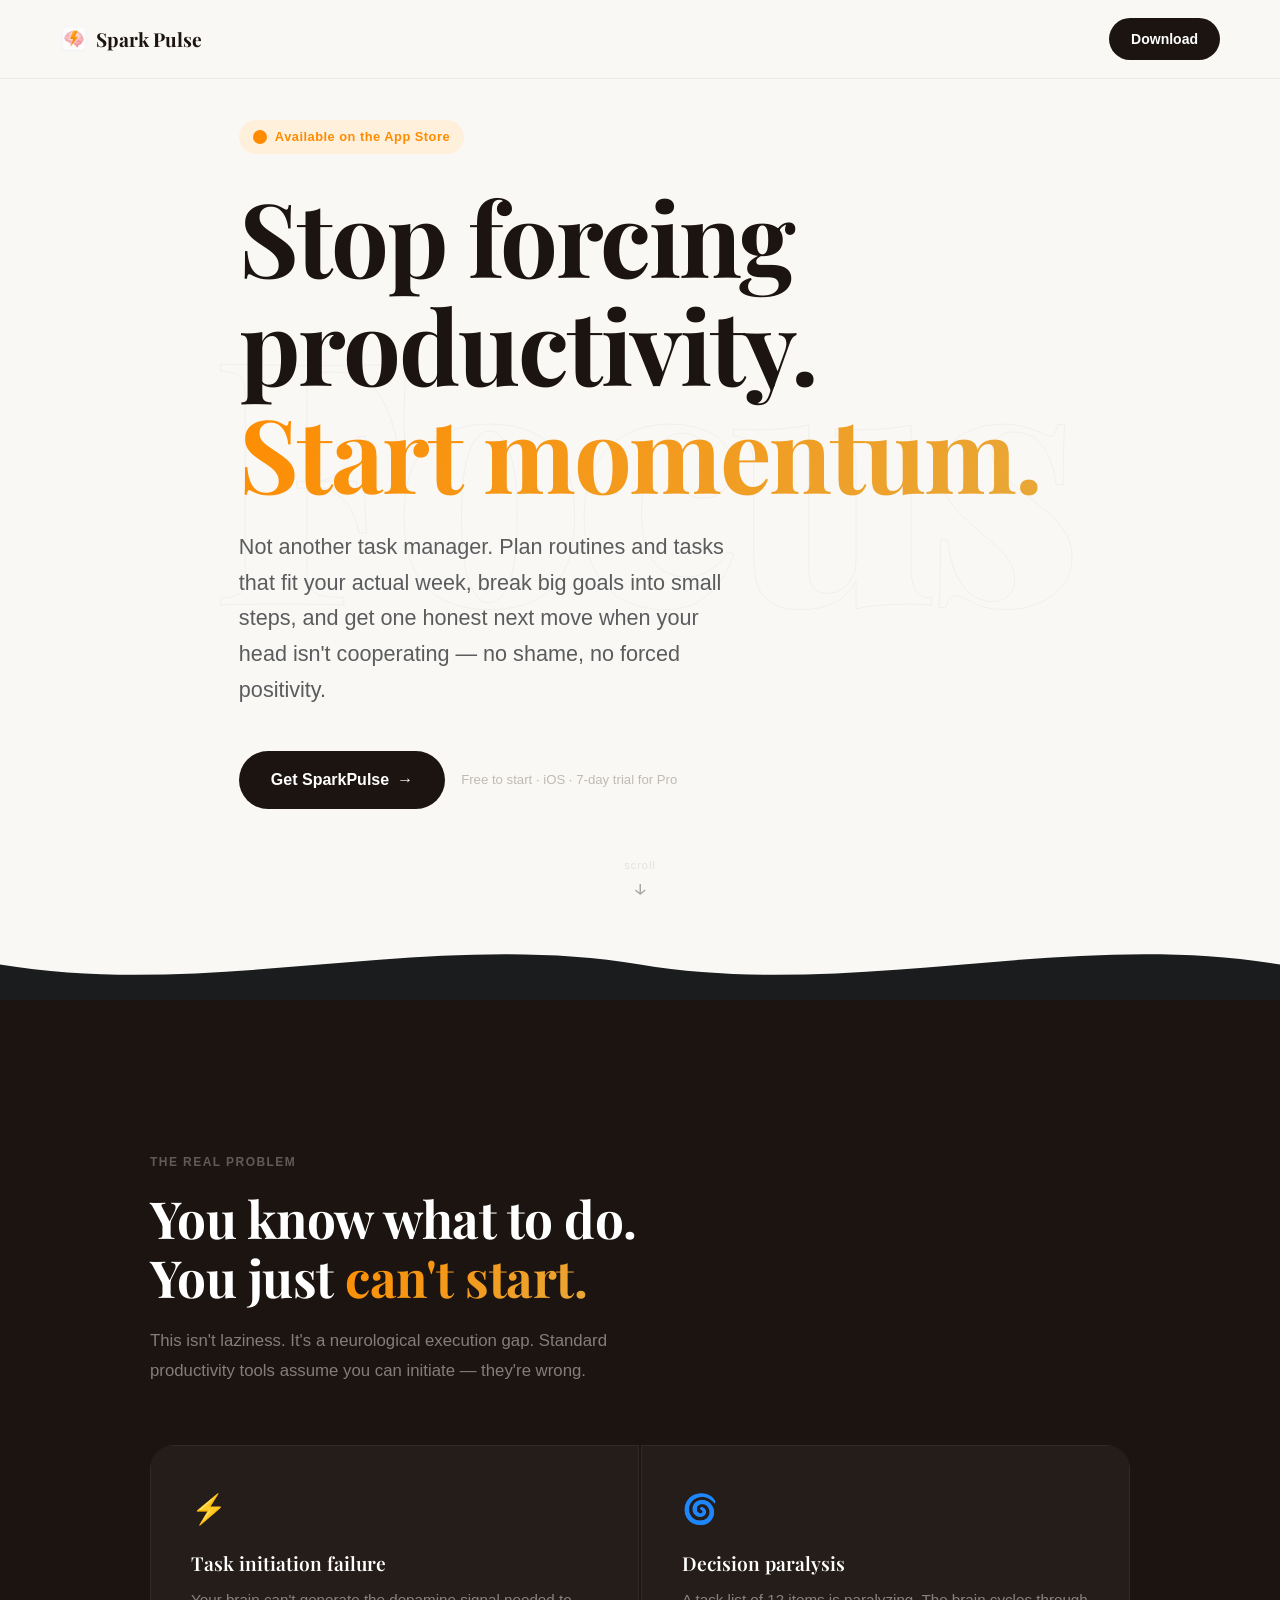
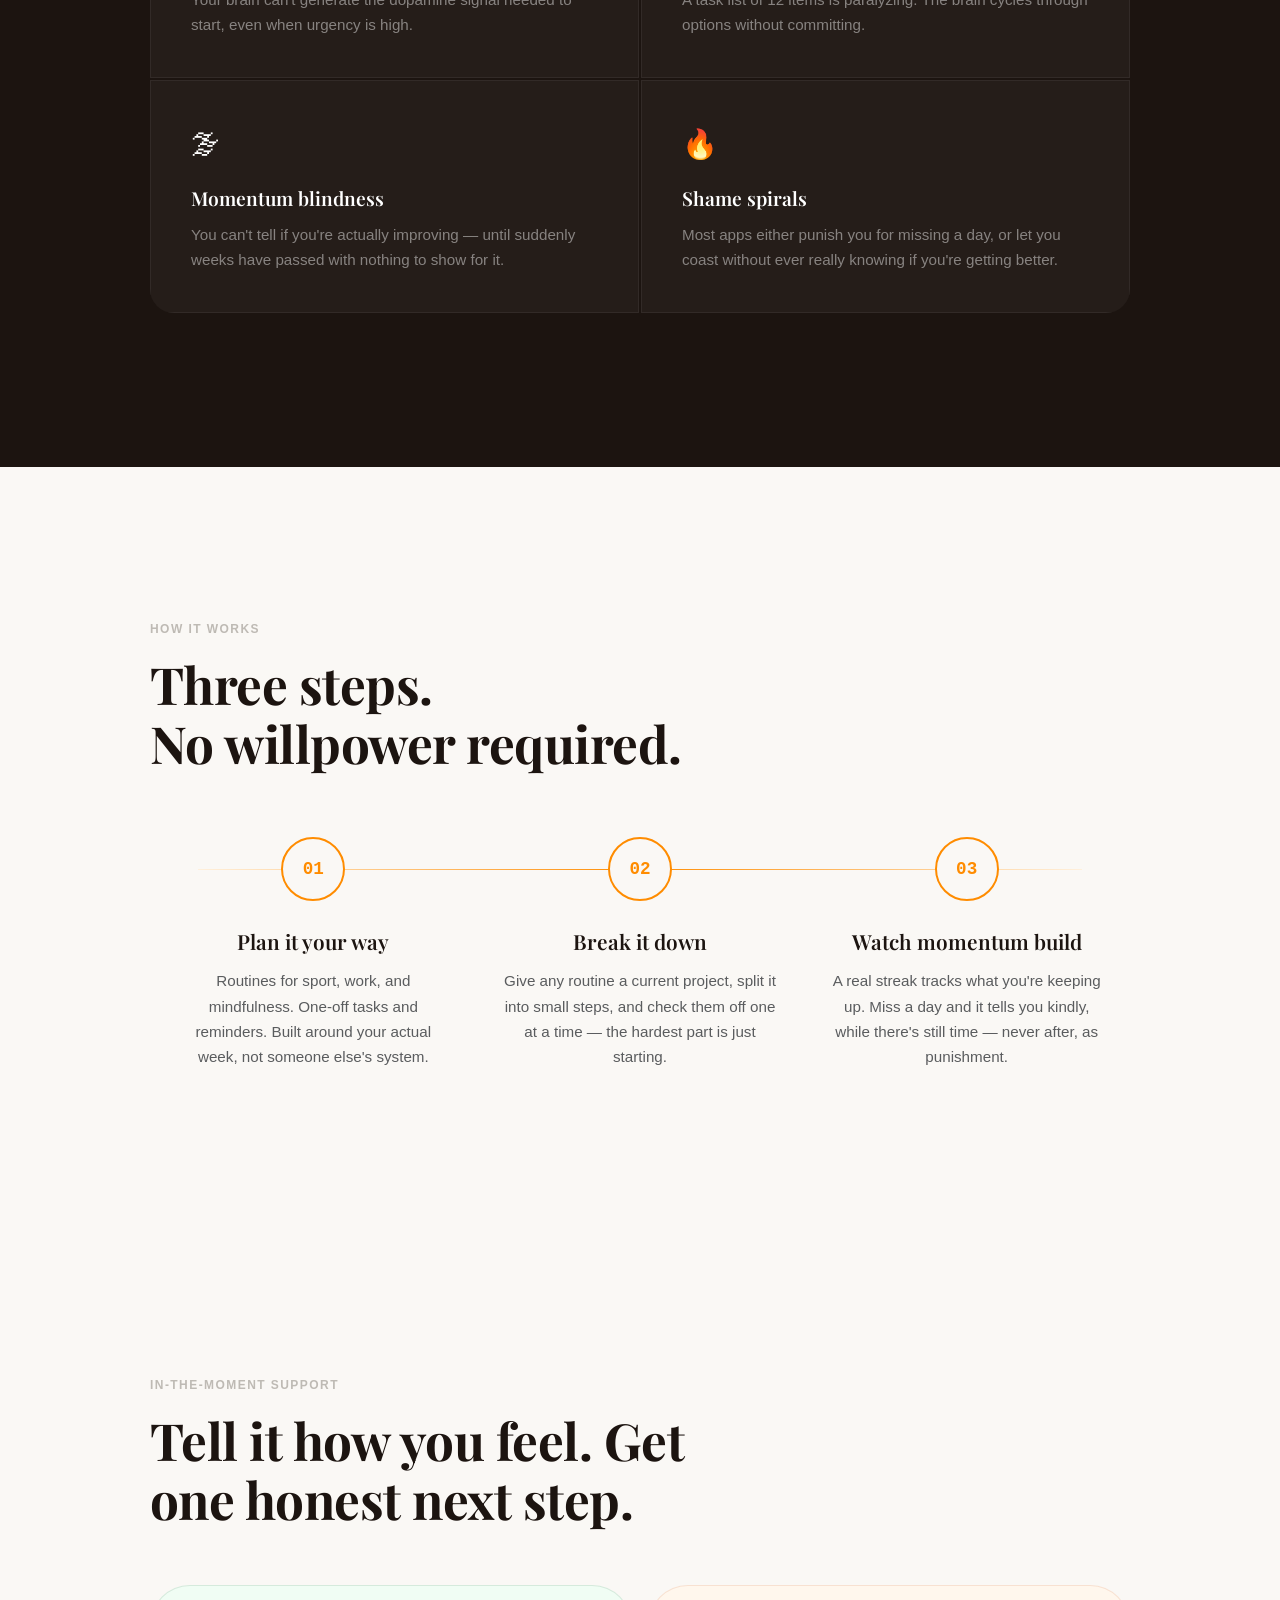
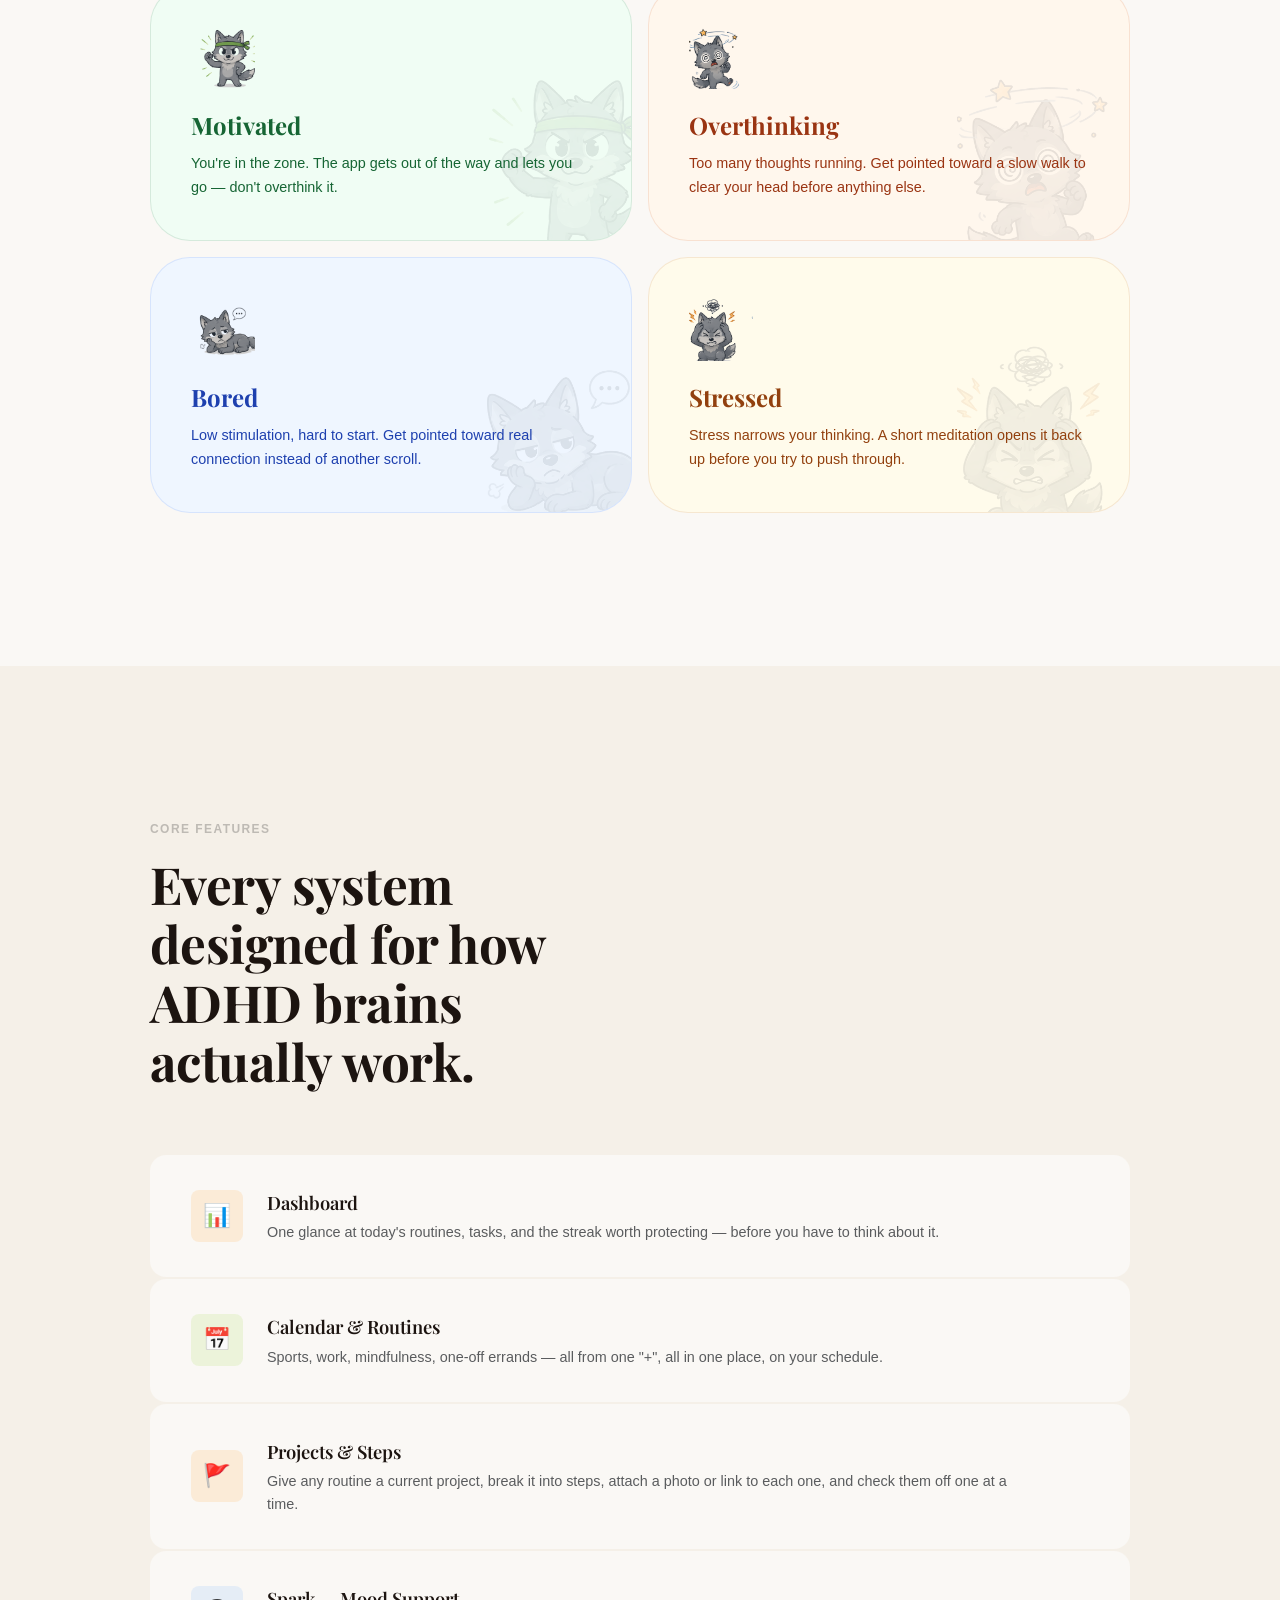
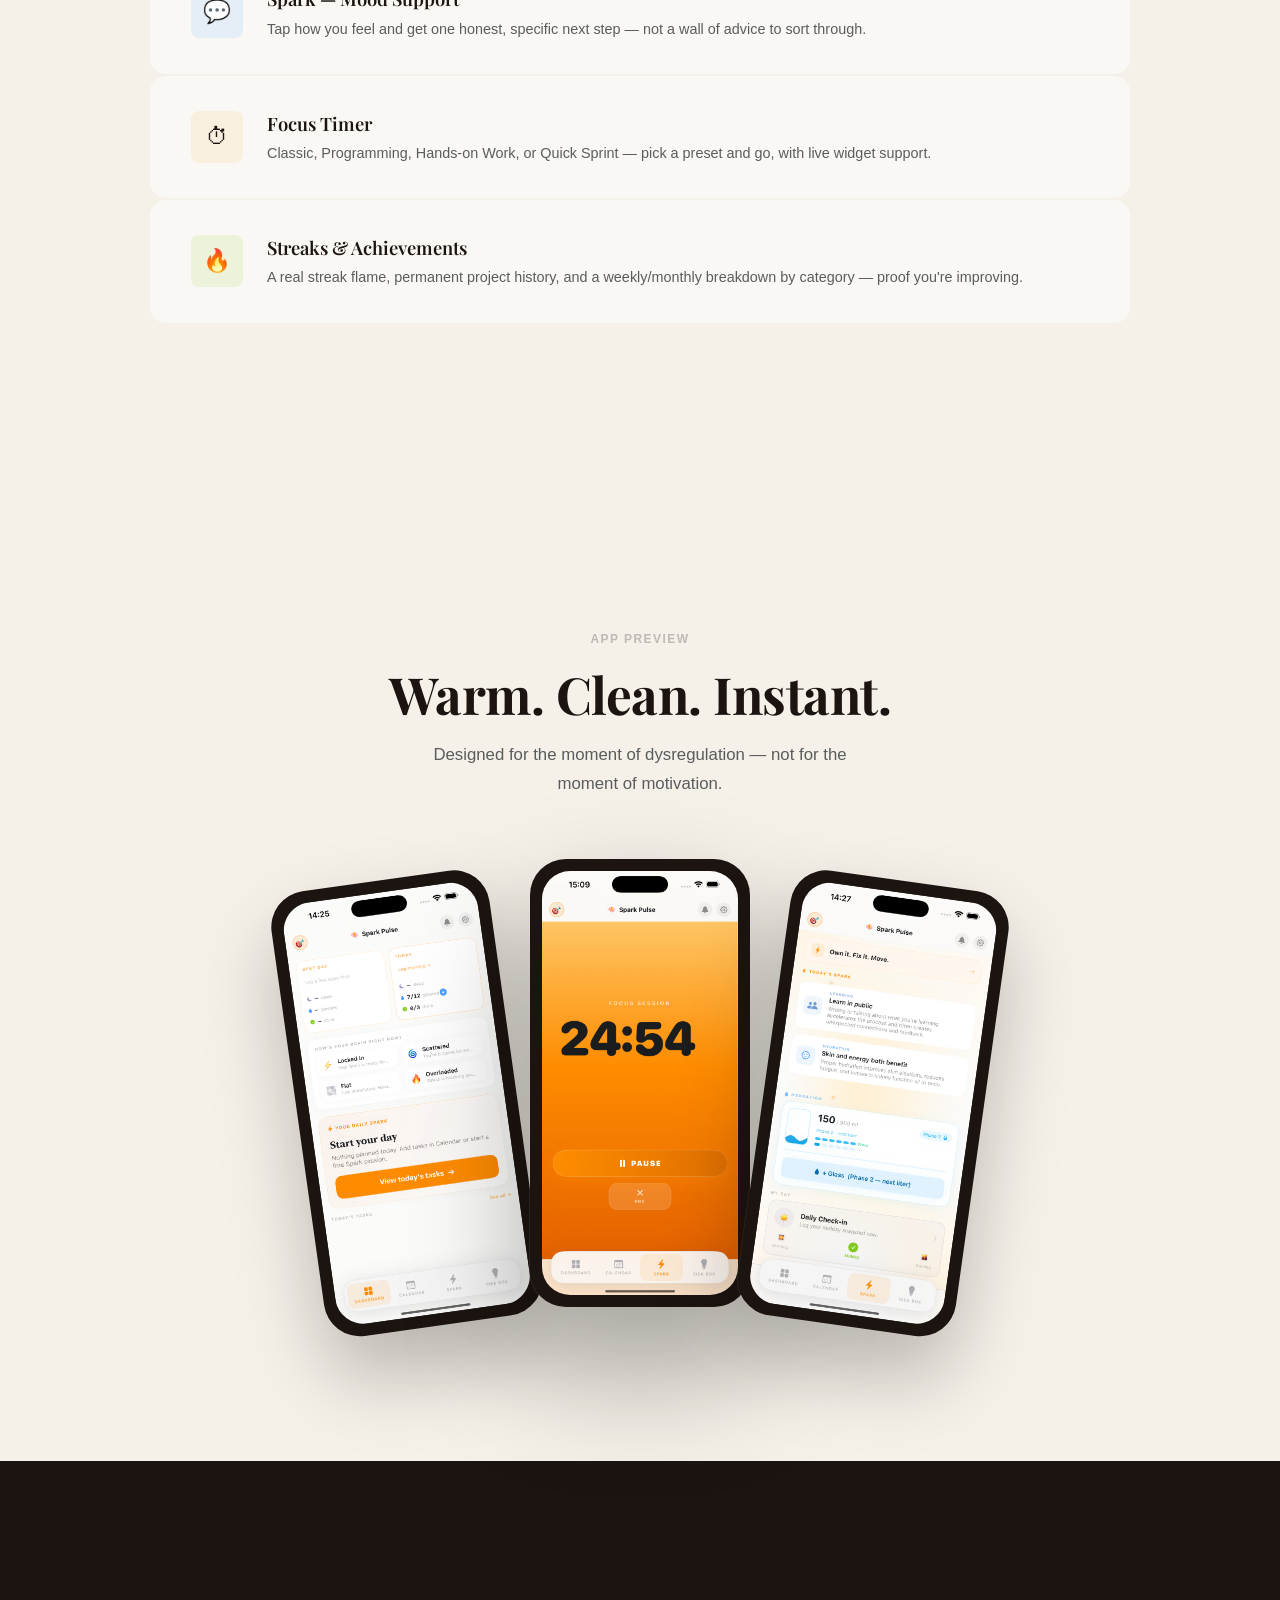
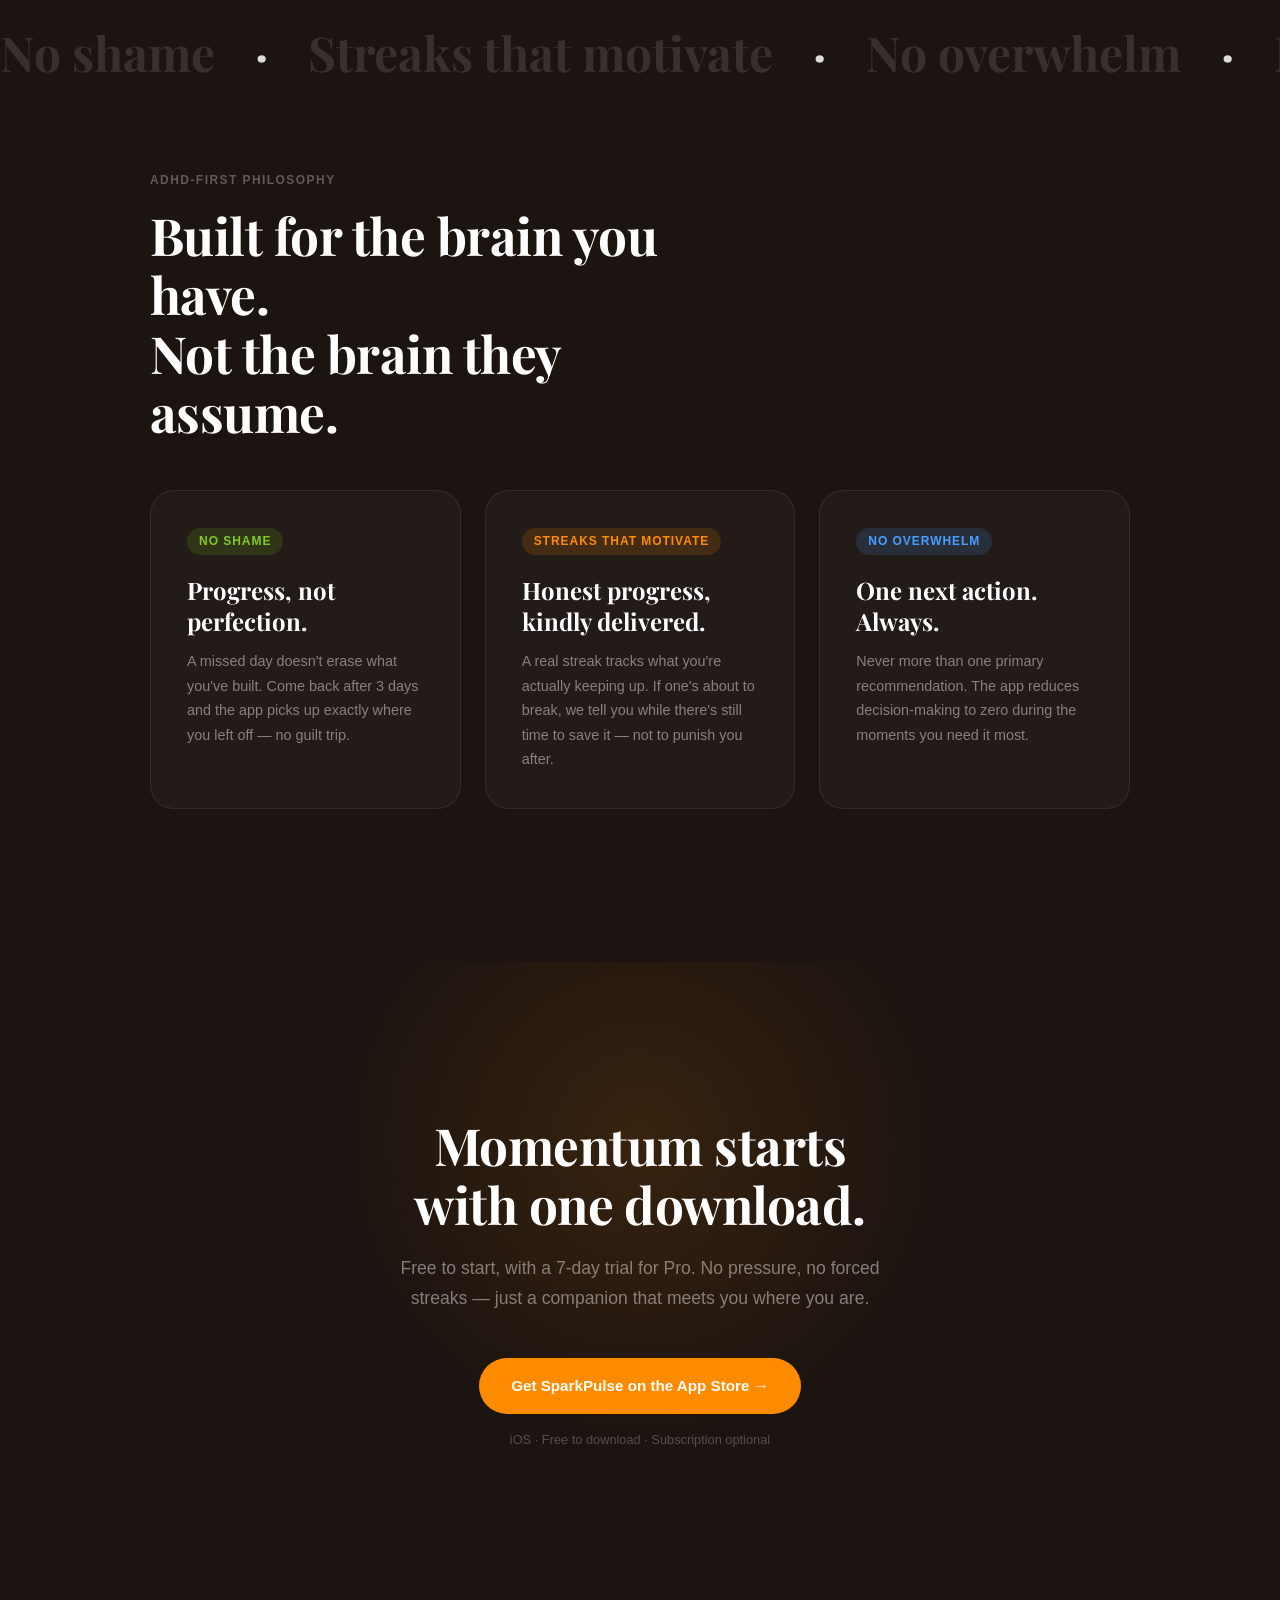
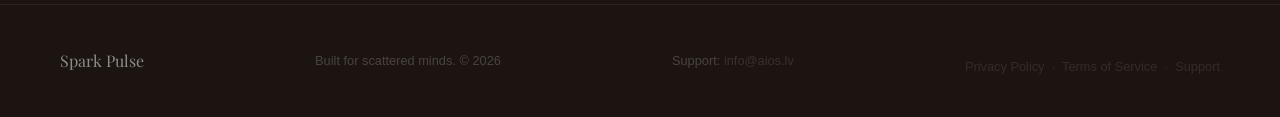
==== commit 7b5b59be: "Use real mood illustrations instead of emoji in mood support section The app replaced emoji mood ico" ====
--- a/index.html
+++ b/index.html
@@ -163,28 +163,28 @@
 
     <div class="states-grid">
       <div class="state-card locked reveal delay-1" data-state="motivated">
-        <div class="state-emoji">💪</div>
+        <div class="state-emoji"><img src="images/moods/motivated.png" alt="" loading="lazy"></div>
         <h3>Motivated</h3>
         <p>You're in the zone. The app gets out of the way and lets you go — don't overthink it.</p>
-        <div class="state-bg" aria-hidden="true">💪</div>
+        <div class="state-bg" aria-hidden="true"><img src="images/moods/motivated.png" alt=""></div>
       </div>
       <div class="state-card scatter reveal delay-2" data-state="overthinking">
-        <div class="state-emoji">🌀</div>
+        <div class="state-emoji"><img src="images/moods/overthinking.png" alt="" loading="lazy"></div>
         <h3>Overthinking</h3>
         <p>Too many thoughts running. Get pointed toward a slow walk to clear your head before anything else.</p>
-        <div class="state-bg" aria-hidden="true">🌀</div>
+        <div class="state-bg" aria-hidden="true"><img src="images/moods/overthinking.png" alt=""></div>
       </div>
       <div class="state-card flat reveal delay-3" data-state="bored">
-        <div class="state-emoji">😑</div>
+        <div class="state-emoji"><img src="images/moods/bored.png" alt="" loading="lazy"></div>
         <h3>Bored</h3>
         <p>Low stimulation, hard to start. Get pointed toward real connection instead of another scroll.</p>
-        <div class="state-bg" aria-hidden="true">😑</div>
+        <div class="state-bg" aria-hidden="true"><img src="images/moods/bored.png" alt=""></div>
       </div>
       <div class="state-card over reveal delay-4" data-state="stressed">
-        <div class="state-emoji">😤</div>
+        <div class="state-emoji"><img src="images/moods/stressed.png" alt="" loading="lazy"></div>
         <h3>Stressed</h3>
         <p>Stress narrows your thinking. A short meditation opens it back up before you try to push through.</p>
-        <div class="state-bg" aria-hidden="true">😤</div>
+        <div class="state-bg" aria-hidden="true"><img src="images/moods/stressed.png" alt=""></div>
       </div>
     </div>
   </div>
--- a/style.css
+++ b/style.css
@@ -432,22 +432,25 @@
 .state-card.scatter { background: #FFF7ED; border: 1px solid rgba(194,65,12,0.12); }
 .state-card.flat    { background: #EFF6FF; border: 1px solid rgba(37,99,235,0.12); }
 .state-card.over    { background: #FFFBEB; border: 1px solid rgba(180,83,9,0.12); }
-.state-emoji { font-size: 2.5rem; margin-bottom: 16px; }
+.state-emoji { margin-bottom: 16px; position: relative; z-index: 1; }
+.state-emoji img { width: 64px; height: 64px; object-fit: contain; display: block; }
 .state-card h3 {
   font-family: var(--font-serif);
   font-size: 1.5rem; font-weight: 700;
   margin-bottom: 8px;
-}
-.state-card p { font-size: 0.9rem; line-height: 1.65; }
+  position: relative; z-index: 1;
+}
+.state-card p { font-size: 0.9rem; line-height: 1.65; position: relative; z-index: 1; }
 .state-card.locked  h3, .state-card.locked  p { color: #166534; }
 .state-card.scatter h3, .state-card.scatter p { color: #9A3412; }
 .state-card.flat    h3, .state-card.flat    p { color: #1E40AF; }
 .state-card.over    h3, .state-card.over    p { color: #92400E; }
 .state-bg {
-  position: absolute; right: -20px; bottom: -20px;
-  font-size: 8rem; opacity: 0.06;
+  position: absolute; right: -28px; bottom: -28px;
+  opacity: 0.10;
   pointer-events: none; user-select: none;
 }
+.state-bg img { width: 200px; height: 200px; object-fit: contain; }
 
 /* ── App preview ─────────────────────────────────────────────── */
 #preview {
